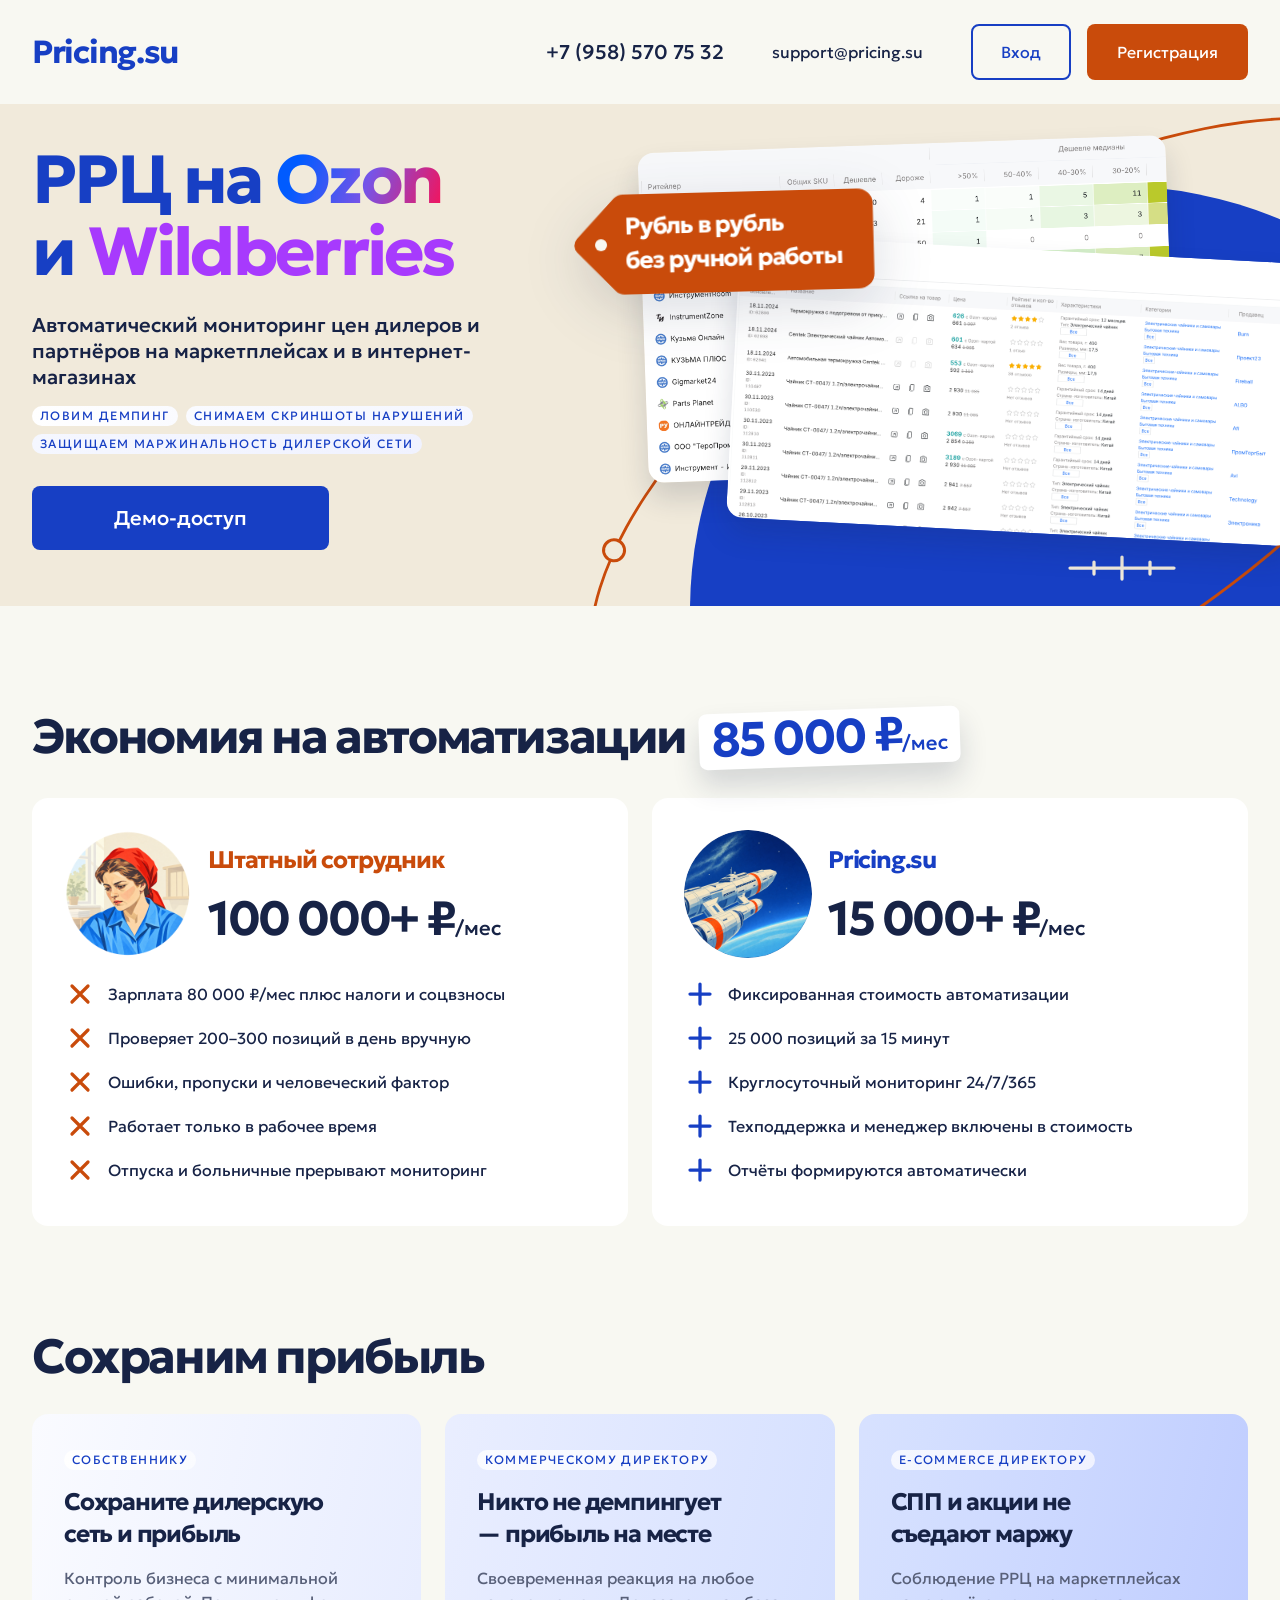
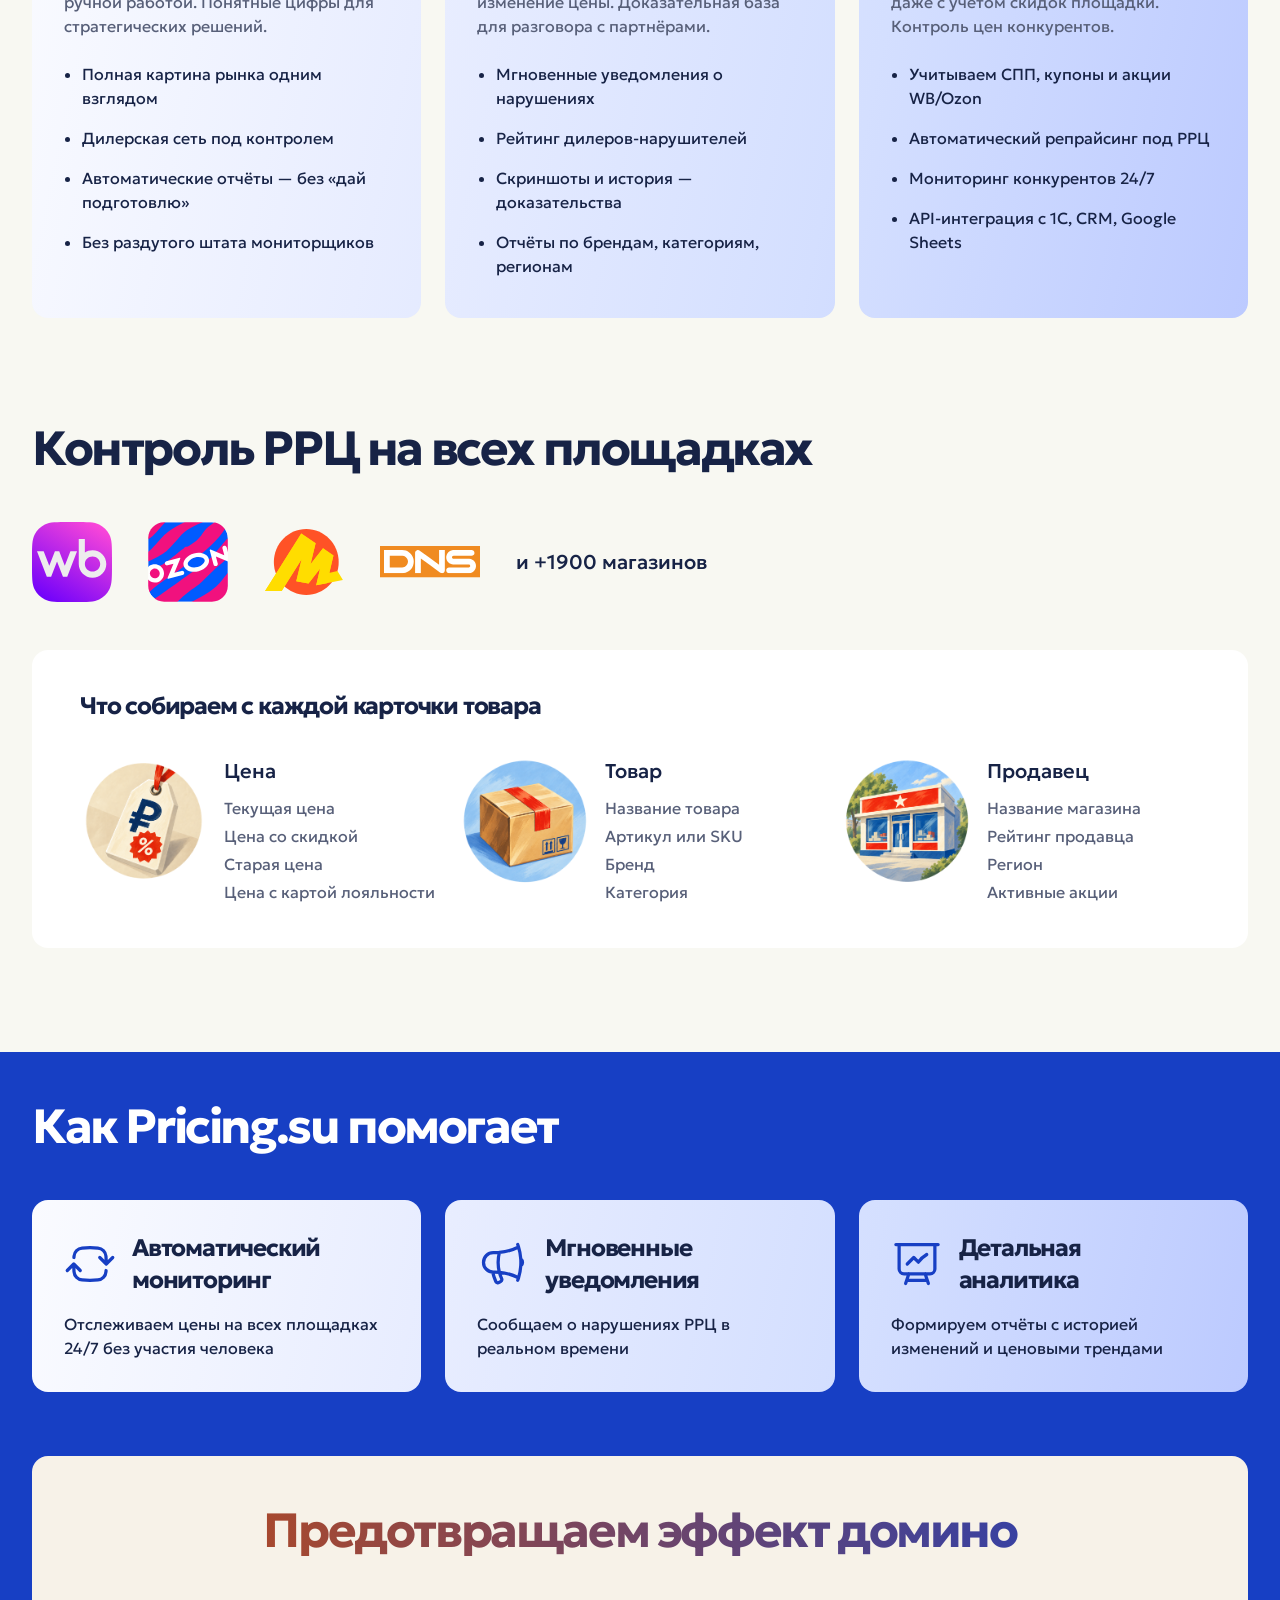
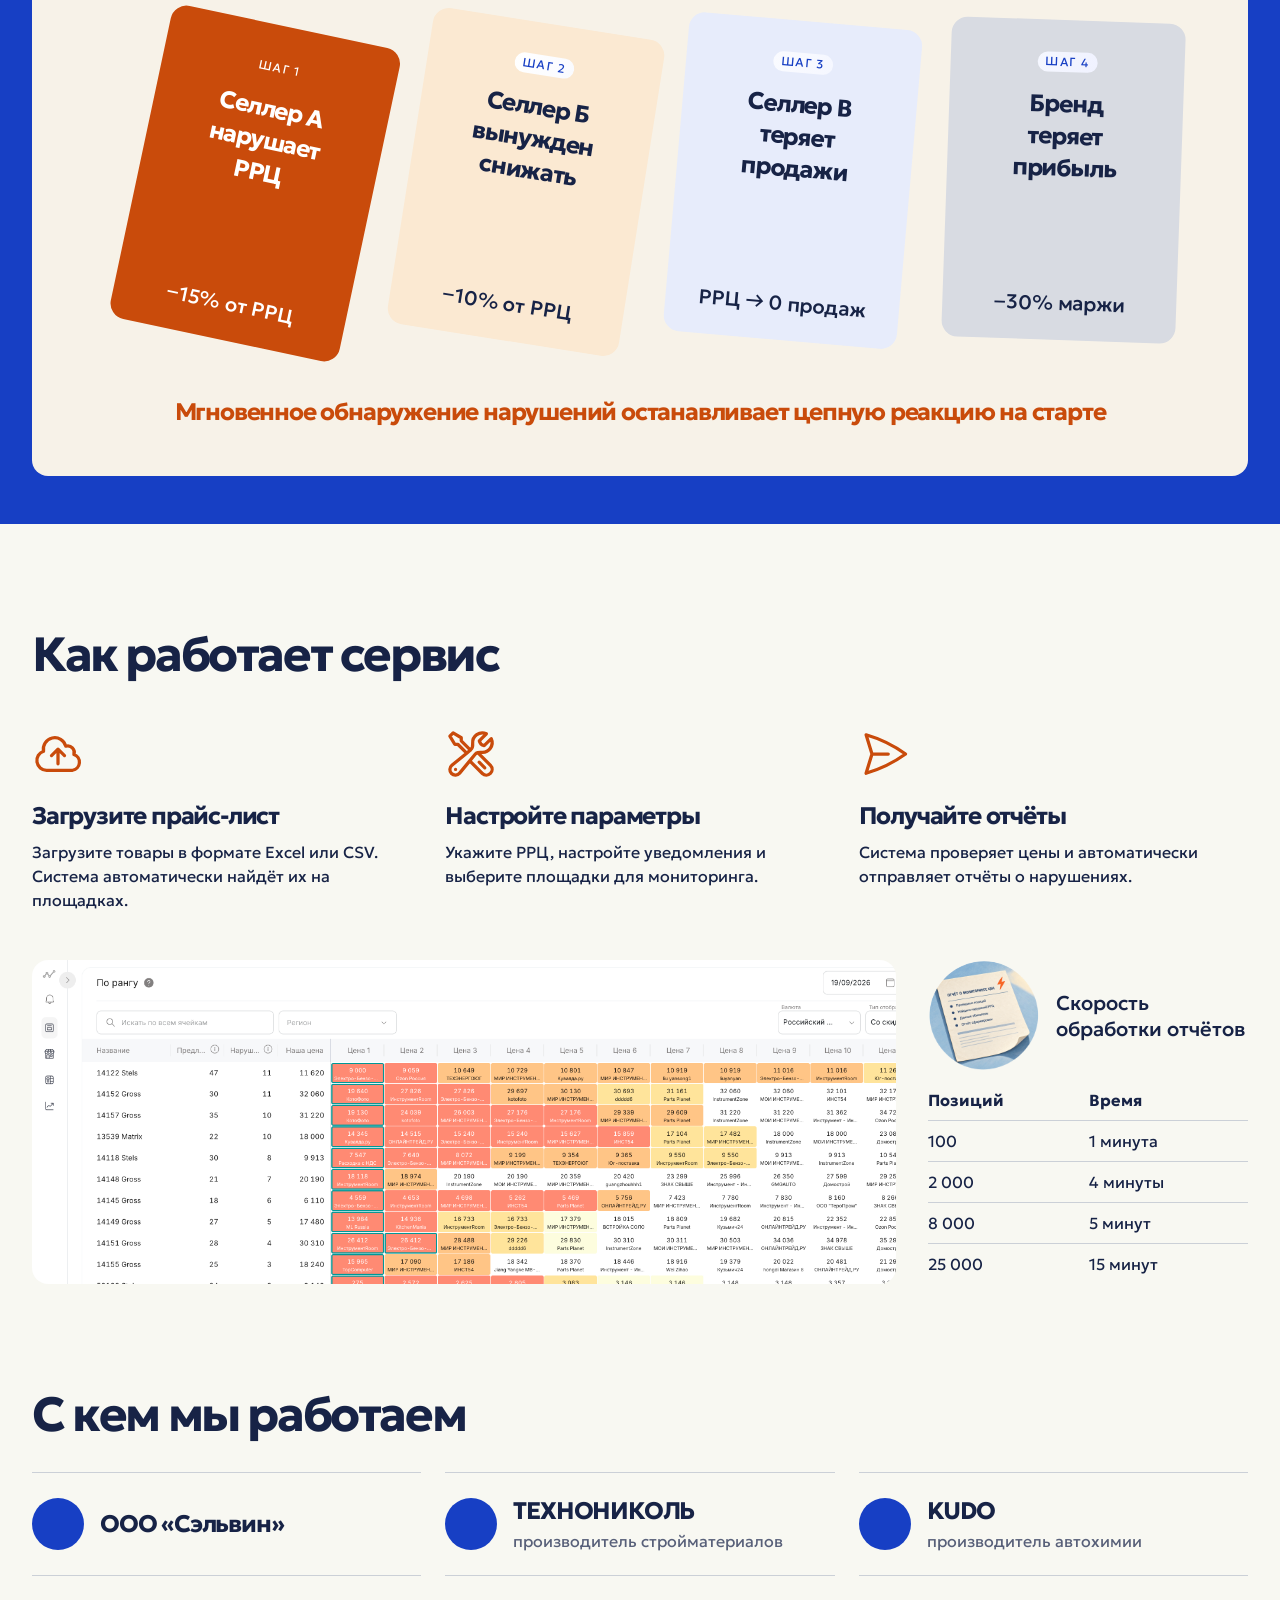
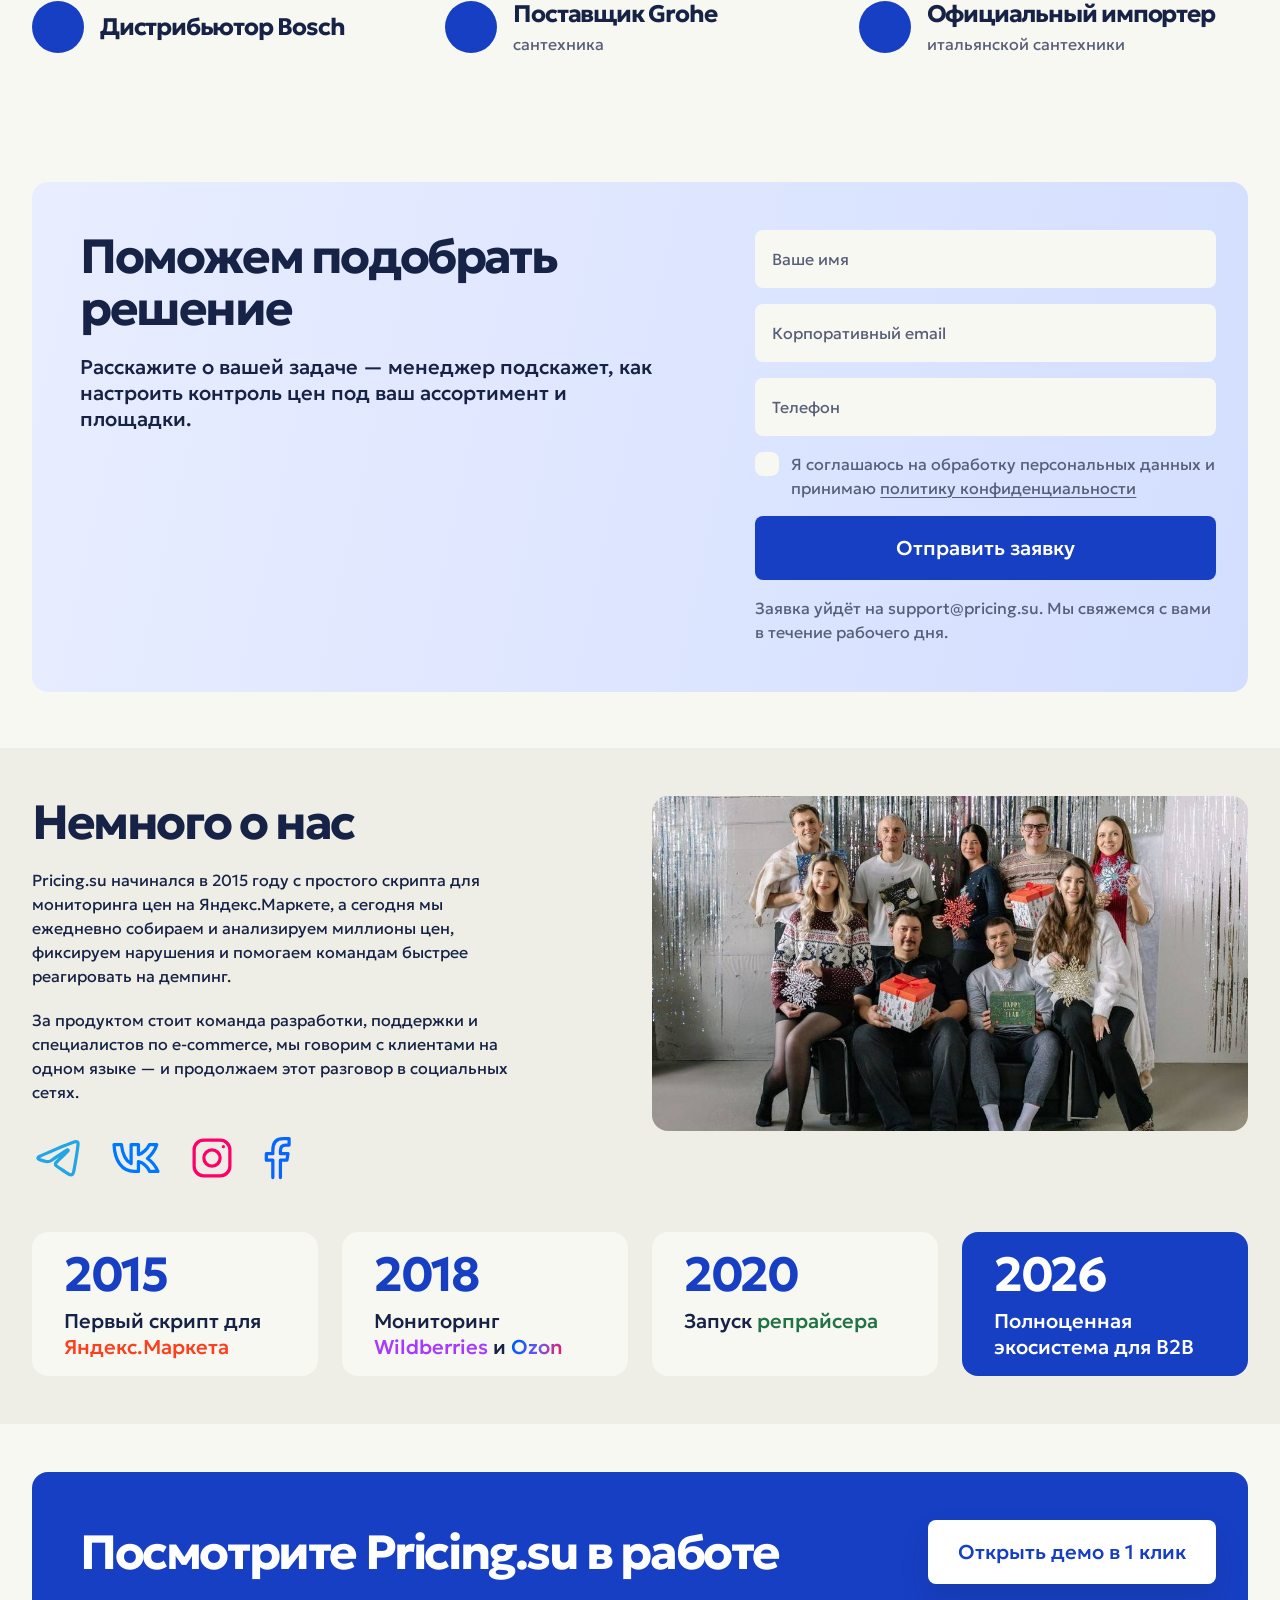
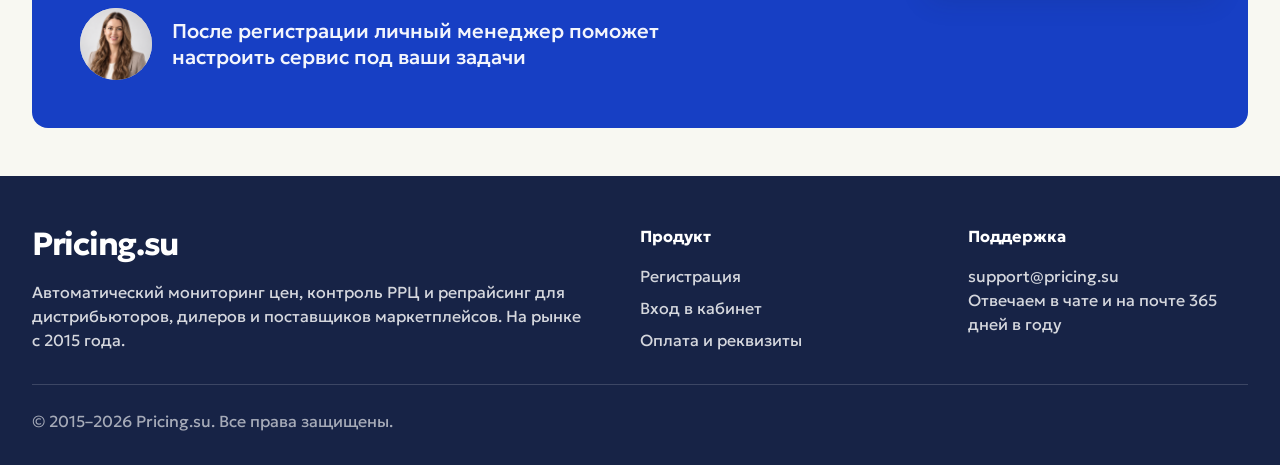
==== index2.html @ 25c9d6ba "Design preview Co-authored-by: Cursor <cursoragent@cursor.com>" ====
<!DOCTYPE html>
<html lang="ru">
<head>
<meta charset="UTF-8">
<meta name="viewport" content="width=device-width, initial-scale=1.0">
<title>Pricing.su — Автоматический контроль РРЦ и цен дилеров на маркетплейсах и в интернет-магазинах</title>
<link rel="icon" type="image/png" href="[data-uri]">
<link rel="apple-touch-icon" href="[data-uri]">
<meta name="description" content="Pricing.su — сервис автоматического контроля РРЦ, мониторинга цен дилеров и репрайсинга на Wildberries, Ozon, Яндекс.Маркете. Защитите маржинальность и дилерскую сеть.">

<!-- Google Tag Manager -->
<script>(function(w,d,s,l,i){w[l]=w[l]||[];w[l].push({'gtm.start':
new Date().getTime(),event:'gtm.js'});var f=d.getElementsByTagName(s)[0],
j=d.createElement(s),dl=l!='dataLayer'?'&l='+l:'';j.async=true;j.src=
'https://www.googletagmanager.com/gtm.js?id='+i+dl;f.parentNode.insertBefore(j,f);
})(window,document,'script','dataLayer','GTM-WTW6Z5Q');</script>
<!-- End Google Tag Manager -->

<!-- Яндекс.Метрика -->
<script>(function(m,e,t,r,i,k,a){m[i]=m[i]||function(){(m[i].a=m[i].a||[]).push(arguments)};
m[i].l=1*new Date();
for (var j = 0; j < document.scripts.length; j++) {if (document.scripts[j].src === r) { return; }}
k=e.createElement(t),a=e.getElementsByTagName(t)[0],k.async=1,k.src=r,a.parentNode.insertBefore(k,a)})
(window, document, "script", "https://mc.yandex.ru/metrika/tag.js", "ym");
ym(43641244, "init", {"clickmap":true,"trackLinks":true,"accurateTrackBounce":true,"webvisor":false});</script>
<noscript><div></div></noscript>
<!-- /Яндекс.Метрика -->

<!-- Google Analytics -->
<script async src="https://www.googletagmanager.com/gtag/js?id=G-S25JDJGG8D"></script>
<script>
window.dataLayer = window.dataLayer || [];
function gtag(){dataLayer.push(arguments);}
gtag('js', new Date());
gtag('config', 'G-S25JDJGG8D');
</script>
<!-- /Google Analytics -->
<link rel="preconnect" href="https://fonts.googleapis.com">
<link rel="preconnect" href="https://fonts.gstatic.com" crossorigin>
<link href="https://fonts.googleapis.com/css2?family=Geologica:wght@400;500;700&display=swap" rel="stylesheet">
<style>
:root {
  --surface-page: #fff;
  --surface-section: #f6f6f6;
  --surface-primary: #fc7630;
  --surface-primary-hover: #ff8436;
  --surface-secondary: #f6f6f6;
  --text-primary: #222;
  --text-secondary: #858585;
  --surface-accent: #661429;
  --focus-color: #0462cd;
  --text-inverse: #fff;
  --border-default: #d9d9d9;
  --border-field: #b2b2b2;
  --border-subtle: rgba(0, 0, 0, .08);
  --font-family: "Geologica", -apple-system, BlinkMacSystemFont, Arial, sans-serif;
  --display-size: 56px;
  --heading-size: 40px;
  --title-size: 24px;
  --body-size: 16px;
  --body-leading: 24px;
  --subtitle-size: 20px;
  --subtitle-leading: 26px;
  --display-leading: 64px;
  --heading-leading: 48px;
  --title-leading: 32px;
  --space-1: 8px;
  --space-2: 16px;
  --space-3: 24px;
  --space-4: 32px;
  --space-5: 48px;
  --space-6: 64px;
  --space-8: 120px;
  --radius-control: 100px;
  --radius-panel: 24px;
  --radius-section: 32px;
  --radius-field: 4px;
  --section-gap: 96px;
  --heading-gap: 16px;
  --content-gap: 32px;
  --card-padding: 32px;
  --grid-gap: 32px;
  --page-gutter: 32px;
  --content-width: 1080px;
  --hero-top: 64px;
  --hero-bottom: 64px;
  --button-py: 8px;
  --button-px: 24px;
  --type-display: 700 var(--display-size)/var(--display-leading) var(--font-family);
  --type-heading: 700 var(--heading-size)/var(--heading-leading) var(--font-family);
  --type-title: 700 var(--title-size)/var(--title-leading) var(--font-family);
  --type-body: 400 var(--body-size)/var(--body-leading) var(--font-family);
  --type-body-strong: 700 var(--body-size)/var(--body-leading) var(--font-family);
  --type-subtitle: 500 var(--subtitle-size)/var(--subtitle-leading) var(--font-family);
  --text-action: var(--surface-primary);
}
* { box-sizing: border-box; margin: 0; padding: 0; }
html { scroll-behavior: smooth; scroll-padding-top: var(--space-8); }
body {
  font-style: normal;
  font-stretch: normal; letter-spacing: normal; text-transform: none; color: var(--text-primary); background: var(--surface-page);
  -webkit-font-smoothing: antialiased;
}
button, input, select, textarea { color: inherit; }
a { color: inherit; text-decoration: none; }
:focus-visible { outline: 2px solid var(--focus-color); outline-offset: 4px; }
.container { width: calc(100% - 2 * var(--page-gutter)); max-width: var(--content-width); margin: 0 auto; }
.container :where(div, p, h1, h2, h3, h4, a, li) { min-width: 0; overflow-wrap: anywhere; }
section { margin-bottom: var(--section-gap); }
.section-title { text-align: left; max-width: 26ch; margin-bottom: var(--content-gap); }
.section-title:has(+ .section-subtitle), .cta-final h2 { margin-bottom: var(--heading-gap); }
.hero h1, .section-title, .cta-final h2, .pain-card h3, .aud-card h3, .feat-card h3, .term-card h4, .cons-item h4, .how-step h4, .clients-title, .client-card, details summary { text-wrap: balance; overflow-wrap: break-word; }
.section-subtitle { color: var(--text-primary); text-align: left; max-width: 64ch; margin: 0 0 var(--content-gap); }
.text-muted { color: var(--text-primary); }

/* Typography: one definition per role, independent of semantic color and section layout. */
body, button, input, select, textarea { font: var(--type-body); letter-spacing: normal; }
h1, h2, h3, h4, h5, h6 { font: inherit; }
.hero h1 { font: var(--type-display); }
.section-title, .cta-final h2, .metric-num, .calc-total .price, .tl-year, .how-num, .term-card h4 .term-code { font: var(--type-heading); }
.pain-card h3, .aud-card h3, .feat-card h3, .term-card h4,
.cons-item h4, .how-step h4, .clients-title, .foot-brand,
details summary, .gallery-caption, .platform-data-panel > h3, .hero-ticket .price-label,
.calc-row .val { font: var(--type-title); }
.hero .sub { font: var(--type-subtitle); letter-spacing: normal; }
.section-subtitle { font: var(--type-subtitle); letter-spacing: normal; }
b, strong, .foot-col h4, .compare-table th, .calc-row label { font: var(--type-body-strong); letter-spacing: normal; }
small, .hero-badge, .hero-trust,
.calc-note, .gallery-overlay, .form-note, .foot-bottom { font: var(--type-body); color: var(--text-secondary); letter-spacing: normal; }
.form-note b { font: inherit; }
.btn { font: var(--type-body); letter-spacing: normal; }
.cons-num, .modal-close, .modal-nav { font: var(--type-body); }
.calc-total .price small { font: var(--type-body); }
.form-wrap input::placeholder { font: inherit; }

/* Header and shared controls */
header { position: sticky; top: 0; z-index: 100; background: var(--surface-page); transition: box-shadow .18s ease; }
header.is-scrolled { box-shadow: 0 8px 28px rgb(23 35 70 / 8%); }
.header-inner { display: flex; align-items: center; justify-content: space-between; padding-top: var(--space-2); padding-bottom: var(--space-2); gap: var(--space-2); }
.logo { display: flex; align-items: center; }
.header-contacts { display: flex; align-items: center; gap: var(--space-5); flex-wrap: wrap; }
.header-contacts .email { color: var(--text-primary); }
.header-contacts .phone { font: var(--type-subtitle); letter-spacing: normal; color: var(--text-primary); }
.header-actions { display: flex; align-items: center; gap: var(--space-2); }
.btn { display: inline-flex; align-items: center; justify-content: center; gap: 6px; padding: var(--button-py) var(--button-px); border: 2px solid transparent; border-radius: var(--radius-control); text-align: center; cursor: pointer; transition: background-color .15s; }
.btn-primary, .btn-cta, .btn-white { background: var(--surface-primary); color: var(--text-inverse); }
.btn-outline { background: transparent; border-color: var(--surface-primary); color: var(--text-action); }
.btn-primary:hover, .btn-cta:hover, .btn-white:hover { background: var(--surface-primary-hover); }
.btn:active { background: var(--surface-primary); }
.header-contacts .btn-primary { background: transparent; color: var(--text-action); border-color: var(--surface-primary); }
.header-contacts .btn-outline { background: transparent; border-color: transparent; color: var(--text-primary); }
.header-contacts .btn:hover { background: var(--surface-section); }
.cta-actions .btn-outline:hover { background: var(--surface-primary); }

/* Images retain their sources and accessible names; their rendered content is a square placeholder. */
.image-placeholder {
  content: url("data:image/svg+xml,%3Csvg xmlns='http://www.w3.org/2000/svg' width='1' height='1'/%3E");
  display: block; width: 100%; max-width: 100%; height: auto; aspect-ratio: 1;
  background: var(--surface-section); border: 1px solid var(--border-default); border-radius: 0;
}
.logo img { width: 48px; }

/* Hero and metrics */
.hero { padding-top: var(--hero-top); margin-bottom: var(--hero-bottom); }
.hero-grid { display: grid; grid-template-columns: 1.4fr 1fr; gap: var(--grid-gap); align-items: center; }
.hero h1 { max-width: 20ch; margin-bottom: var(--heading-gap); }
.hero h1 span { display: inline-block; max-width: 100%; }
.hero .sub { margin-bottom: var(--space-4); }
.hero-badges { display: flex; flex-wrap: wrap; gap: var(--space-1); margin-bottom: var(--space-4); }
.hero-badge { padding: var(--space-1) var(--space-2); border-radius: var(--radius-control); background: var(--surface-secondary); }
.hero-cta, .cta-actions { display: flex; gap: var(--space-2); flex-wrap: wrap; align-items: center; }
.hero-trust { margin-top: var(--space-3); }
.metrics { margin-bottom: var(--section-gap); }
.metrics-grid { display: grid; grid-template-columns: repeat(4, minmax(0, 1fr)); gap: var(--space-4); text-align: left; }
.metric-lbl { color: var(--text-primary); margin-top: var(--space-1); }

/* Cards and steps */
.pain-grid { display: grid; grid-template-columns: repeat(2, minmax(0, 1fr)); gap: var(--grid-gap); }
.audience-grid, .feat-grid, .clients-grid { display: grid; grid-template-columns: repeat(3, minmax(0, 1fr)); gap: var(--grid-gap); }
.pain-card, .aud-card, .feat-card { border-radius: var(--radius-panel); padding: var(--card-padding); background: var(--surface-section); }
.pain-card h3, .aud-card h3, .feat-card h3, .term-card h4 { margin-bottom: var(--space-2); }
.pain-card p, .pain-card .now, .aud-card li, .feat-card p, .cons-item p, .how-step p, .term-card p { color: var(--text-primary); }
.pain-card .now { margin-top: var(--space-2); padding-top: var(--space-2); }
.pain-card .now strong { display: block; margin-bottom: var(--space-1); color: var(--text-primary); }
.aud-card ul { list-style: none; margin-top: var(--space-2); }
.aud-card li { position: relative; padding: var(--space-1) 0 var(--space-1) 32px; }
.aud-card li::before {
  content: "";
  position: absolute;
  top: 12px;
  left: 0;
  width: 20px;
  height: 20px;
  background: var(--surface-accent);
  -webkit-mask: url("data:image/svg+xml,%3Csvg xmlns='http://www.w3.org/2000/svg' fill='none' viewBox='0 0 24 24' stroke='black' stroke-width='4'%3E%3Cpath stroke-linecap='round' stroke-linejoin='round' d='m4.5 12.75 6 6 9-13.5'/%3E%3C/svg%3E") center / contain no-repeat;
  mask: url("data:image/svg+xml,%3Csvg xmlns='http://www.w3.org/2000/svg' fill='none' viewBox='0 0 24 24' stroke='black' stroke-width='4'%3E%3Cpath stroke-linecap='round' stroke-linejoin='round' d='m4.5 12.75 6 6 9-13.5'/%3E%3C/svg%3E") center / contain no-repeat;
}

.cons-wrap, .terms-grid, .about-grid { display: grid; grid-template-columns: repeat(2, minmax(0, 1fr)); gap: var(--space-5); align-items: center; }
.cons-list, .terms-cards { display: flex; flex-direction: column; gap: var(--space-2); }
.cons-item { display: flex; align-items: flex-start; gap: var(--space-3); padding: var(--space-2) 0; }
.cons-num, .how-num { display: flex; align-items: center; justify-content: center; flex-shrink: 0; width: 48px; height: 48px; border-radius: var(--radius-control); background: var(--surface-secondary); color: var(--text-primary); }
.cons-item h4, .how-step h4 { margin-bottom: var(--space-1); }
.how-grid { display: grid; grid-template-columns: repeat(3, minmax(0, 1fr)); gap: var(--grid-gap); }
.how-step { padding: 0; text-align: left; }
.how-num { margin: 0 0 var(--space-3); background: var(--surface-primary); color: var(--text-inverse); }
.term-card { padding: var(--card-padding); border-radius: var(--radius-panel); background: var(--surface-section); }

.term-card:first-child { background: var(--surface-primary); color: var(--text-inverse); }
.term-card:first-child p { color: inherit; }

/* Clients */
.clients-grid { margin: 0; }
.client-card { padding: var(--card-padding); border-radius: var(--radius-panel); background: var(--surface-section); text-align: left; }

/* Calculator and comparison */
.calc-wrap { margin: 0; padding: var(--card-padding); border-radius: var(--radius-panel); background: var(--surface-section); }
.calc-row { display: grid; grid-template-columns: minmax(0, 1fr) minmax(120px, 1fr) minmax(180px, .6fr); align-items: center; padding: var(--space-2) 0; border-bottom: 1px solid var(--border-default); gap: var(--space-3); }
.calc-row input[type=range] { appearance: none; width: 100%; min-width: 0; height: 48px; background: transparent; cursor: pointer; }
.calc-row input[type=range]::-webkit-slider-runnable-track { height: 2px; background: var(--border-default); }
.calc-row input[type=range]::-webkit-slider-thumb { appearance: none; width: 24px; height: 24px; transform: translateY(-11px); border: 0; border-radius: var(--radius-control); background: var(--surface-primary); }
.calc-row input[type=range]::-moz-range-track { height: 2px; background: var(--border-default); }
.calc-row input[type=range]::-moz-range-thumb { width: 24px; height: 24px; border: 0; border-radius: var(--radius-control); background: var(--surface-primary); }
.calc-row input[type=range]:hover::-webkit-slider-thumb { outline: 2px solid var(--text-primary); }
.calc-row input[type=range]:hover::-moz-range-thumb { outline: 2px solid var(--text-primary); }
.calc-row .val { text-align: right; }
.calc-total { display: flex; justify-content: space-between; align-items: center; flex-wrap: wrap; gap: var(--space-3); margin-top: var(--space-3); padding: var(--space-3); border-radius: var(--radius-panel); background: var(--surface-page); }
.calc-total .lbl, .calc-total .price small { color: var(--text-primary); }
.calc-note { margin-top: var(--space-3); }
.compare-table { overflow-x: auto; }
.compare-table table { width: 100%; min-width: 640px; border-collapse: collapse; }
.compare-table th, .compare-table td { padding: var(--space-2) var(--space-3); text-align: left; border-bottom: 1px solid var(--border-default); }
.compare-table th { background: var(--surface-section); }
.compare-table .no { color: var(--text-primary); }
.compare-table .yes { background: var(--surface-section); }

/* About and FAQ */
.about-text p { margin-bottom: var(--space-3); }
.about-text p strong { color: var(--text-primary); }
.timeline { margin-top: var(--space-4); display: flex; gap: var(--space-3); flex-wrap: wrap; }
.tl-item { flex: 1; min-width: 120px; }
.faq-section > .container { display: grid; grid-template-columns: 1fr 2fr; column-gap: var(--grid-gap); align-items: start; }
.faq-list { min-width: 0; }
details { border-bottom: 1px solid var(--border-subtle); }
details summary { padding: var(--space-3) 0; cursor: pointer; list-style: none; display: flex; justify-content: flex-start; align-items: baseline; gap: var(--space-2); }
details summary::-webkit-details-marker { display: none; }
details summary:hover { background: var(--surface-section); }
details .answer { padding: 0 0 var(--space-3); color: var(--text-primary); }

/* Gallery and its existing modal controls */
.gallery-grid { display: grid; grid-template-columns: repeat(3, minmax(0, 1fr)); gap: var(--grid-gap); }
.gallery-item { position: relative; cursor: pointer; background: var(--surface-section); padding: var(--space-3); border-radius: var(--radius-panel); }
.gallery-caption { padding-top: var(--space-2); display: flex; align-items: center; justify-content: space-between; gap: var(--space-1); }
.gallery-overlay { display: inline-block; margin-top: var(--space-2); padding: var(--space-1) var(--space-2); border-radius: var(--radius-control); background: var(--surface-secondary); }
.modal { position: fixed; inset: 0; z-index: 9999; display: none; align-items: center; justify-content: center; padding: var(--space-3); background: var(--surface-page); }
.modal.open { display: flex; }
.modal-inner { position: relative; width: min(100%, 1100px); max-height: 100%; display: flex; flex-direction: column; align-items: center; padding-top: var(--space-6); }
.modal-img { width: min(100%, max(0px, calc(100dvh - 240px))); flex-shrink: 0; }
.modal-caption { text-align: center; margin-top: var(--space-2); }
.modal-close, .modal-nav { position: absolute; display: flex; align-items: center; justify-content: center; border: 0; border-radius: var(--radius-control); min-width: 48px; min-height: 48px; padding: var(--space-1) var(--space-2); background: var(--surface-secondary); color: var(--text-primary); cursor: pointer; }
.modal-close:hover, .modal-nav:hover { background: var(--surface-primary); color: var(--text-inverse); }
.modal-close { top: 0; right: 0; }
.modal-nav { top: 50%; transform: translateY(-50%); }
.modal-prev { left: 0; }
.modal-next { right: 0; }

/* Conversion form and footer */
.cta-final { display: grid; grid-template-columns: 1fr 1fr; grid-template-rows: auto auto 1fr; column-gap: var(--grid-gap); align-items: start; background: var(--surface-accent); color: var(--text-inverse); border-radius: var(--radius-section); padding: var(--card-padding); }
.cta-final > p { color: var(--text-inverse); margin: 0 0 var(--space-4); }
.cta-actions { justify-content: flex-start; }
.cta-actions .btn-outline { border-color: var(--text-inverse); color: var(--text-inverse); }
.form-wrap { grid-column: 2; grid-row: 1 / 4; width: 100%; color: var(--text-primary); padding: var(--card-padding); border-radius: var(--radius-panel); background: var(--surface-page); }
.form-wrap input { display: block; width: 100%; padding: 12px; border: 1px solid var(--border-field); border-radius: var(--radius-field); background: var(--surface-page); margin-bottom: var(--space-2); }
.form-wrap input:focus { border-color: var(--focus-color); outline: 2px solid var(--focus-color); outline-offset: -2px; }
.form-wrap input::placeholder { color: var(--text-secondary); opacity: 1; }
.form-wrap .btn { width: 100%; }
.form-note { margin-top: var(--space-2); }
footer { padding: var(--space-5) 0 var(--space-3); border-top: 1px solid var(--border-subtle); }
.foot-grid { display: grid; grid-template-columns: 2fr 1fr 1fr 1fr; gap: var(--space-4); margin-bottom: var(--space-4); }
.foot-col h4 { margin-bottom: var(--space-2); }
.foot-col a, .foot-col p { color: var(--text-primary); display: block; }
.foot-col a + a { margin-top: var(--space-1); }
.foot-brand { margin-bottom: var(--space-2); }
.foot-bottom { padding-top: var(--space-3); }

/* Poster / price-label visual layer. Desktop composition: 1440px. */
:root {
  --surface-page: #f8f8f2;
  --surface-section: #eeeee6;
  --surface-secondary: #e4eaff;
  --aud-tone-a: #fafbff;
  --aud-tone-b: #e8edff;
  --aud-tone-c: #d4dfff;
  --aud-tone-d: #bccaff;
  --badge-tone-a: #fff;
  --badge-tone-b: #fafbff;
  --badge-tone-c: #f5f7ff;
  --badge-tone-d: #f0f2ff;
  --badge-tone-orange-a: #fff;
  --badge-tone-orange-b: #fffaf7;
  --surface-primary: #c94b0b;
  --surface-primary-hover: #b33e06;
  --surface-accent: #173fc4;
  --text-primary: #172346;
  --text-secondary: #586079;
  --text-inverse: #fff;
  --text-action: #172346;
  --focus-color: #173fc4;
  --border-default: #cbd0d7;
  --border-field: #929bad;
  --border-subtle: #dce0e7;
  --content-width: 1248px;
  --radius-control: 8px;
  --radius-field: 8px;
  --radius-panel: 16px;
  --radius-section: 16px;
  --display-size: 72px;
  --display-leading: 76px;
  --heading-size: 48px;
  --heading-leading: 52px;
  --stat-size: 96px;
  --stat-leading: 100px;
  --brand-size: 32px;
  --brand-leading: 40px;
  --tracking-display: -.04em;
  --tracking-accent: -.05em;
  --tracking-brand: -.04em;
  --surface-hero-paper: #f1eadb;
  --badge-size: 12px;
  --badge-leading: 16px;
  --tracking-badge: .12em;
  --radius-badge: 999px;
  --type-badge: 400 var(--badge-size)/var(--badge-leading) var(--font-family);
  --shadow-label: 0 16px 28px rgb(23 35 70 / 16%);
  --type-display: 700 var(--display-size)/var(--display-leading) var(--font-family);
  --type-heading: 700 var(--heading-size)/var(--heading-leading) var(--font-family);
  --type-stat: 700 var(--stat-size)/var(--stat-leading) var(--font-family);
  --type-title: 700 var(--title-size)/var(--title-leading) var(--font-family);
  --subtitle-size: 20px;
  --subtitle-leading: 26px;
  --type-subtitle: 500 var(--subtitle-size)/var(--subtitle-leading) var(--font-family);
  --type-brand: 700 var(--brand-size)/var(--brand-leading) var(--font-family);
  --block-pad-top: 104px;
  --block-pad-bottom: 56px;
  --block-gap: var(--block-pad-top);
  --panel-padding-y: 48px;
}
::selection { background: var(--surface-primary); color: var(--text-inverse); }
html { scrollbar-color: var(--surface-accent) var(--surface-page); }
body { background: var(--surface-page); }
input { caret-color: var(--surface-accent); }
header { position: sticky; top: 0; z-index: 100; background: var(--surface-page); transition: box-shadow .18s ease; }
header.is-scrolled { box-shadow: 0 8px 28px rgb(23 35 70 / 8%); }
.header-inner { display: flex; justify-content: space-between; gap: 20px; padding: 24px 0; }
.logo { font: var(--type-brand); letter-spacing: var(--tracking-brand); color: var(--surface-accent); }
.header-contacts { gap: var(--space-5); flex-wrap: nowrap; }
.btn { min-height: 56px; padding: 12px 28px; border-radius: var(--radius-control); font-weight: 400; transition: background-color .18s, color .18s; }
.btn-primary, .btn-cta, .btn-white { color: var(--text-inverse); background: var(--surface-primary); }
.header-contacts .btn-primary { background: var(--surface-primary); color: var(--text-inverse); border-color: transparent; }
.header-contacts .btn-primary:hover { background: var(--surface-primary-hover); }
.btn-outline { color: var(--surface-accent); border-color: currentColor; }
section { padding: var(--block-pad-top) 0 var(--block-pad-bottom); margin: 0; }
.hero + section { padding-top: var(--block-pad-top); }
.consequences + section,
.calc-bg + section { padding-top: var(--block-pad-top); }
#lead + .about-bg { padding-top: var(--panel-padding-y); }
#lead + .about-bg { padding-bottom: var(--panel-padding-y); }
/* Same surface: one gap between blocks, padding at junctions collapses. */
#economy + #audience,
#audience + #platforms,
#how + #industries,
#industries + #lead {
  margin-top: var(--block-gap);
  padding-top: 0;
}
#economy:has(+ #audience),
#audience:has(+ #platforms),
#how:has(+ #industries),
#industries:has(+ #lead) { padding-bottom: 0; }
.section-title { max-width: none; letter-spacing: var(--tracking-accent); }
.section-subtitle { max-width: 60ch; color: var(--text-primary); margin-bottom: 48px; }
.hero {
  padding: 40px 0 56px;
  margin: 0;
  background: linear-gradient(135deg, #f1eadb 0, #f1eadb 69%, #c94b0b 69%, #c94b0b 69.6%, #f1eadb 69.6%, #f1eadb 78%, #173fc4 78%, #173fc4 100%);
}
.hero-grid { display: block; }
.hero-grid > div:first-child { display: grid; grid-template-columns: 1fr 0.92fr; gap: 0 64px; align-items: start; }
.hero-copy { grid-column: 1; display: flex; flex-direction: column; align-items: flex-start; }
.hero h1 { max-width: 9ch; margin-bottom: 0; font: 700 68px/72px var(--font-family); color: var(--surface-accent); letter-spacing: var(--tracking-display); text-wrap: balance; }
.hero h1 .hero-line { display: block; max-width: none; white-space: normal; }
.brand-ozon { color: #005bff; background: linear-gradient(110deg, #005bff 15%, #7654e8 55%, #f91155 100%); background-clip: text; -webkit-background-clip: text; -webkit-text-fill-color: transparent; }
.brand-wildberries { color: #a73afd; }
.brand-yandex { color: #fc3f1d; }
.brand-excel { color: #217346; }
/* One orange price label, set in the same typeface as the headline. */
.hero-media { position: relative; grid-column: 2; min-height: clamp(220px, 28vw, 340px); max-width: 92%; margin-left: auto; }
.hero-ticket { position: absolute; z-index: 3; top: 48px; left: -32px; width: max-content; transform: rotate(-1.5deg); filter: drop-shadow(var(--shadow-label)); }
.hero-ticket-paper {
  position: relative;
  display: flex;
  flex-direction: column;
  align-items: flex-start;
  justify-content: center;
  gap: 0;
  min-height: 0;
  padding: 16px 32px 18px 52px;
  color: var(--text-inverse);
  background: var(--surface-primary);
  clip-path: url(#hero-ticket-outline);
}
.hero-ticket-paper::before { content: ""; position: absolute; left: 22px; top: 50%; width: 12px; height: 12px; transform: translateY(-50%); border-radius: 50%; background: var(--surface-page); }
.hero-ticket .price-label { margin: 0; letter-spacing: var(--tracking-accent); white-space: nowrap; }
.hero-ticket .price-label span { display: block; font: inherit; letter-spacing: inherit; margin-top: 2px; }
.hero .sub { max-width: 42ch; margin: 24px 0 0; font: var(--type-subtitle); letter-spacing: normal; }
.hero-badges {
  display: flex;
  flex-wrap: wrap;
  gap: 8px;
  max-width: 50ch;
  margin: 16px 0 0;
}
.hero-badge { padding: 0; border-radius: 0; background: none; color: var(--text-secondary); }
.hero-cta { margin: 32px 0 0; }
.hero-cta .btn { min-width: 240px; background: var(--surface-accent); color: #fff; }
.hero-cta .btn:hover { background: var(--text-primary); }
.hero-screenshot-placeholder { display: block; min-width: 0; max-width: 100%; object-fit: cover; border-radius: var(--radius-panel); box-shadow: var(--shadow-label); }
.hero-screenshot-primary { position: relative; z-index: 0; width: 82%; margin-left: 6%; aspect-ratio: 16 / 10; object-position: 10% center; transform: rotate(-2deg); }
.hero-screenshot-secondary { position: absolute; z-index: 1; right: -8%; bottom: -14%; width: 88%; aspect-ratio: 16 / 8; object-position: 18% 0%; transform: rotate(3deg); }
.hero-trust { grid-column: 1 / -1; margin-top: 32px; color: var(--text-secondary); }
@media (min-width: 1440px) {
  :root { --block-pad-bottom: 88px; --display-size: 80px; --display-leading: 84px; }
  .hero {
    padding: 48px 0 88px;
    background: linear-gradient(135deg, #f1eadb 0, #f1eadb 65%, #c94b0b 65%, #c94b0b 66.2%, #f1eadb 66.2%, #f1eadb 72%, #173fc4 72%, #173fc4 100%);
  }
  .hero-grid > div:first-child { gap: 0 88px; align-items: center; }
  .hero h1 { max-width: none; font: 700 72px/76px var(--font-family); }
  .hero .sub { max-width: 46ch; margin-top: 32px; }
  .hero-badges { max-width: 50ch; margin-top: 16px; }
  .hero-cta { margin-top: 40px; }
  .hero-cta .btn { min-width: 280px; padding: 14px 36px; }
  .hero-screenshot-primary { transform: rotate(-2deg); }
}
@media (min-width: 1200px) {
  .hero-grid > div:first-child {
    grid-template-columns: repeat(12, minmax(0, 1fr));
    column-gap: 24px;
    gap: 24px;
    align-items: start;
  }
  .hero-copy { grid-column: 1 / span 5; }
  .hero-media { grid-column: 6 / span 7; }

  #lead .lead-panel {
    --lead-col-gap: 24px;
    grid-template-columns: repeat(12, minmax(0, 1fr));
    column-gap: var(--lead-col-gap);
    gap: var(--lead-col-gap);
    padding: var(--panel-padding-y) 0;
  }
  #lead .lead-copy { grid-column: 1 / span 7; padding-left: var(--panel-padding-y); }
  #lead .lead-form { grid-column: 8 / span 5; padding-right: var(--card-padding); }

  #about .about-grid {
    --about-col-gap: 24px;
    grid-template-columns: repeat(12, minmax(0, 1fr));
    column-gap: var(--about-col-gap);
    row-gap: 48px;
    align-items: start;
  }
  #about .about-copy { grid-column: 1 / span 6; grid-row: 1; }
  #about .about-photo-placeholder { grid-column: 7 / span 6; grid-row: 1; }
  #about .timeline { grid-column: 1 / -1; grid-row: 2; }

  #demo .manager-card {
    min-width: 0;
    margin: 0;
    padding: 0;
    gap: 20px;
    align-items: center;
  }
  #demo .manager-note { max-width: 36ch; opacity: .95; }
}
@media (min-width: 1200px) and (max-width: 1439px) {
  #demo .demo-final {
    padding: var(--panel-padding-y) var(--card-padding) var(--panel-padding-y) var(--panel-padding-y);
  }
  #demo .demo-head { flex-direction: row; align-items: center; }
  #demo .demo-head h2 { white-space: normal; min-width: 0; flex: 1 1 auto; }
  #demo .demo-head .cta-actions { width: auto; }
  #demo .demo-head .btn { width: auto; min-width: 0; padding: 14px 28px; }
}
.metrics { margin: 0; background: var(--surface-accent); color: #fff; }
.metrics-grid { grid-template-columns: repeat(4, 1fr); align-items: center; gap: 24px; padding: var(--panel-padding-y) var(--card-padding); }
.metrics-grid > div { padding: 0; }
.metric-num { letter-spacing: var(--tracking-accent); white-space: nowrap; }
.metric-lbl { color: var(--text-inverse); margin-top: 8px; }
.pains-bg > .container { display: block; }
.pains-bg .section-title { max-width: none; }
.pain-grid { grid-template-columns: 1fr 1fr; gap: 24px; }
.pain-card { padding: 0 0 24px; border-radius: 0; background: none; border-bottom: 1px solid var(--border-default); }
.pain-card:first-child, .pain-card:nth-child(6) { padding: var(--card-padding); border: 0; border-radius: var(--radius-panel); background: var(--surface-secondary); }
.pain-card p, .pain-card .now { font: var(--type-body); }
.pain-card .now { color: var(--text-secondary); }
.audience-grid { grid-template-columns: repeat(3, minmax(0, 1fr)); gap: 24px; align-items: stretch; }
.aud-card, .aud-card:nth-child(2), .aud-card:nth-child(3) { padding: var(--card-padding); color: var(--text-primary); background: var(--surface-secondary); }
:is(#audience, #consequences) .audience-grid > .aud-card {
  background-image: linear-gradient(102deg, var(--aud-tone-a) 0%, var(--aud-tone-b) 33.33%, var(--aud-tone-c) 66.66%, var(--aud-tone-d) 100%);
  background-size: 300% 100%;
  background-repeat: no-repeat;
}
:is(#audience, #consequences) .audience-grid > .aud-card:nth-child(1) { background-position: 0% 0; }
:is(#audience, #consequences) .audience-grid > .aud-card:nth-child(2) { background-position: 50% 0; }
:is(#audience, #consequences) .audience-grid > .aud-card:nth-child(3) { background-position: 100% 0; }
.aud-card li { font: var(--type-body); }
.aud-card :where(p,li) { color: var(--text-primary); }
.ui-badge {
  display: inline-flex;
  align-items: center;
  align-self: flex-start;
  width: fit-content;
  padding: 2px 8px;
  border: none;
  border-radius: var(--radius-badge);
  color: var(--surface-accent);
  font: var(--type-badge);
  letter-spacing: var(--tracking-badge);
  text-transform: uppercase;
  background-repeat: no-repeat;
}
.ui-badge--tone-orange { color: var(--surface-primary); background-image: linear-gradient(282deg, var(--badge-tone-orange-b) 0%, var(--badge-tone-orange-a) 100%); }
.ui-badge--tone-1 { background-image: linear-gradient(282deg, var(--badge-tone-b) 0%, var(--badge-tone-a) 100%); }
.ui-badge--tone-2 { background-image: linear-gradient(282deg, var(--badge-tone-c) 0%, var(--badge-tone-b) 100%); }
.ui-badge--tone-3 { background-image: linear-gradient(282deg, var(--badge-tone-d) 0%, var(--badge-tone-c) 100%); }
.aud-role:not(.ui-badge) { font: var(--type-body); color: var(--text-secondary); letter-spacing: normal; }
.aud-role { margin-bottom: 16px; }
#audience .aud-card > p.text-muted {
  color: var(--text-secondary);
  margin-bottom: 16px;
}
#audience .aud-card ul { list-style: disc; padding-left: 1.15em; }
#audience .aud-card li { padding: var(--space-1) 0; }
#audience .aud-card li::before { content: none; }
.consequences { padding: var(--panel-padding-y) 0; margin-top: 0; background: var(--surface-accent); color: #fff; }
.consequences > .container { display: block; }
.consequences .section-title { max-width: 16ch; }
.consequences .section-subtitle { color: var(--text-inverse); }
#consequences .audience-grid { margin-top: 48px; }
#how .section-title { max-width: none; }
.how-grid { grid-template-columns: repeat(3, 1fr); gap: 24px; margin-top: 48px; }
#how .how-connector { display: none; }
.how-step { padding: 0; border: 0; }
.how-step + .how-step { padding-left: 0; }
.how-num { width: auto; height: auto; display: block; background: none; color: var(--surface-primary); letter-spacing: var(--tracking-accent); margin: 0 0 20px; }
.how-step p { font: var(--type-body); color: var(--text-primary); }
.features-bg { padding-top: var(--card-padding); padding-bottom: var(--card-padding); background: var(--surface-section); }
.features-bg .section-title { max-width: 20ch; }
.feat-grid { grid-template-columns: repeat(4, 1fr); gap: 24px; }
.feat-card { padding: var(--card-padding); min-height: 240px; background: var(--surface-page); }
.feat-card p { color: var(--text-primary); font: var(--type-body); }
.feat-card:first-child { grid-column: span 2; background: var(--surface-accent); color: #fff; }
.feat-card:nth-child(5) { grid-column: span 2; background: var(--surface-primary); color: var(--text-inverse); }
.feat-card:nth-child(8) { grid-column: span 2; background: var(--surface-secondary); }
.feat-card:first-child h3, .feat-card:nth-child(5) h3 { font: var(--type-heading); max-width: 18ch; }
.feat-card:first-child p { color: var(--text-inverse); }
.feat-card:nth-child(5) p { color: var(--text-inverse); }
.terms .section-title { max-width: none; }
.terms-grid { display: block; }
.terms-cards { display: grid; grid-template-columns: repeat(3, 1fr); gap: 24px; }
.term-card, .term-card:first-child { padding: 0; background: none; color: var(--text-primary); }
.term-card h4 .term-code { display: block; color: var(--surface-accent); letter-spacing: var(--tracking-accent); margin-bottom: 24px; }
.term-card:first-child .term-code { display: table; background: var(--surface-primary); color: var(--text-inverse); padding: 0 16px; border-radius: var(--radius-control); transform: rotate(-2deg); }
.term-card p { color: var(--text-primary); }
.clients-grid { gap: 0 24px; }
.client-card { display: flex; align-items: center; gap: 16px; min-height: 0; padding: 22px 0; border-top: 1px solid var(--border-default); border-radius: 0; background: none; letter-spacing: normal; }
.client-card > span:not(.client-logo-placeholder) { font: var(--type-title); letter-spacing: var(--tracking-accent); }
.client-logo-placeholder { flex: 0 0 52px; width: 52px; height: 52px; border-radius: 50%; background: var(--surface-accent); }
.client-card small { display: block; margin-top: 2px; font: var(--type-body); color: var(--text-secondary); letter-spacing: normal; }
.calc-bg { padding: var(--panel-padding-y) 0; margin-top: 0; background: var(--surface-accent); color: #fff; }
.calc-bg .section-title { max-width: none; }
.calc-bg .section-subtitle { color: var(--text-inverse); }
.calc-wrap { display: grid; grid-template-columns: 1.1fr 1fr; gap: 0 72px; padding: 0; background: none; }
.calc-row { grid-column: 1; grid-template-columns: 1fr auto; padding: 24px 0; border-color: #ffffff50; }
.calc-row label { grid-column: 1 / -1; }
.calc-row input[type=range]::-webkit-slider-runnable-track { height: 4px; background: #ffffff65; }
.calc-row input[type=range]::-moz-range-track { height: 4px; background: #ffffff65; }
.calc-total { grid-column: 2; grid-row: 1 / 3; align-self: center; display: block; margin: 0; padding: var(--card-padding); background: var(--text-inverse); border-radius: var(--radius-control); color: var(--surface-accent); transform: rotate(-2deg); box-shadow: var(--shadow-label); }
.calc-total .price { letter-spacing: var(--tracking-accent); margin: 20px 0 28px; white-space: nowrap; }
.calc-total .lbl, .calc-total .price small { color: var(--text-primary); }
.calc-total .price small { display: block; letter-spacing: normal; }
.calc-total .btn { background: var(--surface-accent); color: #fff; width: 100%; }
.calc-total .btn:hover { background: var(--text-primary); }
.calc-note { grid-column: 1 / -1; max-width: 74ch; color: var(--text-inverse); margin-top: 32px; }
.calc-note a { text-decoration: underline; text-underline-offset: 4px; }
.compare-table th { background: var(--surface-section); }
.compare-table th, .compare-table td { padding: 24px; }
.compare-table .yes { background: var(--surface-secondary); color: var(--text-primary); }
.about-bg { background: var(--surface-section); }
.about-grid { display: grid; grid-template-columns: minmax(0, .9fr) minmax(420px, 1.1fr); gap: 48px 80px; align-items: start; }
.about-copy { grid-column: 1; grid-row: 1; }
.about-grid .section-title { max-width: none; margin-bottom: 20px; }
.about-text { grid-column: auto; grid-row: auto; }
.about-text p { margin: 0; }
.about-text p + p { margin-top: 20px; }
.about-socials { display: flex; gap: 26px; margin-top: 28px; flex-wrap: wrap; }
.about-social { display: inline-flex; width: 52px; height: 52px; flex-shrink: 0; transition: opacity .15s ease; }
.about-social-icon { display: block; width: 100%; height: 100%; }
.about-social:nth-child(1) { color: #26a5e4; }
.about-social:nth-child(2) { color: #0077ff; }
.about-social:nth-child(3) { color: #ff0069; margin-left: -2px; }
.about-social:nth-child(4) { color: #0866ff; margin-left: -15px; }
.about-social:hover { opacity: .72; }
.about-social:active { opacity: 1; }
.about-photo-placeholder { display: block; grid-column: 2; grid-row: 1; align-self: start; width: 100%; min-width: 0; max-width: 100%; aspect-ratio: 1000 / 562; object-fit: cover; border-radius: var(--radius-panel); }
.timeline { grid-column: 1 / -1; display: grid; grid-template-columns: repeat(4, minmax(0, 1fr)); gap: 24px; margin-top: 0; }
@media (min-width: 1200px) {
  .about-grid { grid-template-columns: repeat(12, minmax(0, 1fr)); column-gap: 24px; }
  #about .about-copy { grid-column: 1 / span 5; }
  #about .about-photo-placeholder { grid-column: 7 / -1; }
}
.tl-item { padding: var(--space-2) var(--card-padding); background: var(--surface-page); border-radius: var(--radius-panel); }
.tl-item:last-child { background: var(--surface-accent); color: #fff; }
.tl-year { letter-spacing: var(--tracking-accent); color: var(--surface-accent); }
.tl-desc { max-width: 24ch; margin-top: var(--space-1); font: var(--type-subtitle); letter-spacing: normal; }
.tl-item:last-child .tl-year { color: #fff; }
.tl-item:last-child .tl-desc { color: var(--text-inverse); }
.platform-data-group h3,
#how .metrics .clients-title { font: var(--type-subtitle); letter-spacing: normal; }
.faq-section > .container { grid-template-columns: 1fr; gap: 48px; }
.faq-section .section-title { max-width: none; margin-bottom: 0; }
.faq-list { padding: 0; }
details summary { padding: 24px 0; align-items: center; }
details .answer { padding: 0 82px 24px 0; }
details summary:hover, details[open] summary { background: transparent; }
details summary:hover { color: var(--surface-accent); }
details summary::after { content: ''; width: 54px; height: 54px; flex-shrink: 0; margin-left: auto; background: linear-gradient(var(--surface-accent), var(--surface-accent)) center / 100% 3px no-repeat, linear-gradient(var(--surface-accent), var(--surface-accent)) center / 3px 100% no-repeat; }
details[open] summary::after { background-size: 100% 2px, 0 0; }
.gallery-bg .section-title { max-width: none; }
.gallery-grid { gap: 24px; }
.gallery-item { padding: 24px 0; border-top: 1px solid var(--border-default); border-radius: 0; background: none; cursor: default; }
.gallery-overlay { padding: 0; background: none; color: var(--text-secondary); }
#demo {
  padding: var(--panel-padding-y) 0;
  margin-top: 0;
  background: var(--surface-page);
  color: var(--text-inverse);
}
#demo .cta-final,
#demo .demo-final { border-radius: var(--radius-section); background: var(--surface-accent); padding: var(--panel-padding-y) var(--card-padding) var(--panel-padding-y) var(--panel-padding-y); }
#demo + footer { border-top: 0; margin-top: 0; }
.cta-final { padding: var(--card-padding); grid-template-columns: 1.25fr 1fr; gap: 0 72px; background: var(--surface-accent); border-radius: var(--radius-section); }
.cta-final .cta-label,
.section-title .cta-label { display: inline-block; margin: 0 4px; padding: 0 12px 4px; color: var(--surface-accent); background: var(--text-inverse); border-radius: var(--radius-control); transform: rotate(-2deg); box-shadow: var(--shadow-label); white-space: nowrap; }
.cta-final > p { margin-top: 20px; }
.cta-actions { gap: 12px; }
.cta-actions .btn { padding: 12px 18px; }
.form-wrap { padding: 0; background: transparent; color: #fff; align-self: center; }
.form-wrap input::placeholder { font: var(--type-body); color: var(--text-secondary); }
.form-wrap input { padding: 16px; margin-bottom: 16px; border: 1px solid transparent; color: var(--text-primary); }
.cta-final .btn-white, .cta-final .btn-cta { background: var(--text-inverse); color: var(--text-primary); }
.cta-final .btn:hover { background: var(--surface-secondary); color: var(--surface-accent); }
section .btn, .cta-actions .btn { min-height: 64px; padding: 12px 80px; font: var(--type-subtitle); letter-spacing: normal; }
.header-contacts .btn { min-height: 56px; padding: 12px 28px; font: var(--type-body); letter-spacing: normal; }
.header-contacts .btn-outline { background: transparent; color: var(--surface-accent); border-color: currentColor; }
.header-contacts .btn-outline:hover { background: var(--surface-section); }
.form-wrap :focus-visible { outline-color: var(--surface-secondary); }
.calc-bg input[type=range]::-webkit-slider-thumb { background: var(--text-inverse); }
.calc-bg input[type=range]::-moz-range-thumb { background: var(--text-inverse); }
.form-note { color: var(--text-inverse); }
.lead-panel { display: grid; grid-template-columns: minmax(0, 1fr) minmax(420px, .85fr); gap: 80px; align-items: start; padding: var(--panel-padding-y) var(--card-padding) var(--panel-padding-y) var(--panel-padding-y); border-radius: var(--radius-section); background-color: var(--surface-secondary); background-image: linear-gradient(102deg, var(--aud-tone-a) 0%, var(--aud-tone-b) 33.33%, var(--aud-tone-c) 66.66%, var(--aud-tone-d) 100%); background-size: 300% 100%; background-position: 50% 0; background-repeat: no-repeat; }
.lead-panel .section-title { margin-bottom: 20px; }
.lead-copy .section-subtitle { max-width: 42ch; margin-bottom: 0; }
.lead-panel .form-wrap { grid-column: auto; grid-row: auto; padding: 0; background: transparent; color: var(--text-primary); }
.lead-panel .form-wrap input:not([type="checkbox"]) { background: var(--surface-page); }
.lead-panel .form-wrap .btn { background: var(--surface-accent); color: var(--text-inverse); }
.lead-panel .form-wrap .btn:hover { background: var(--text-primary); }
.lead-consent { display: flex; align-items: flex-start; gap: 12px; margin: 0 0 16px; font: var(--type-body); color: var(--text-secondary); cursor: pointer; }
.lead-consent input[type="checkbox"] { flex: 0 0 24px; display: block; width: 24px; height: 24px; margin: 0; padding: 0; border: 1px solid transparent; border-radius: var(--radius-field); background: var(--surface-page); appearance: none; -webkit-appearance: none; cursor: pointer; }
.lead-consent input[type="checkbox"]:checked { background: var(--surface-page) url("data:image/svg+xml,%3Csvg xmlns='http://www.w3.org/2000/svg' viewBox='0 0 12 10' fill='none'%3E%3Cpath d='M1 5.2 4.3 8.5 11 1.7' stroke='%231734c4' stroke-width='1.8' stroke-linecap='round' stroke-linejoin='round'/%3E%3C/svg%3E") center / 12px 10px no-repeat; }
.lead-consent input[type="checkbox"]:focus-visible { border-color: var(--focus-color); outline: 2px solid var(--focus-color); outline-offset: -2px; }
.lead-consent a { color: inherit; text-decoration: underline; text-underline-offset: 3px; }
.lead-panel .form-note { color: var(--text-secondary); }
.demo-final { display: flex; flex-direction: column; gap: 24px; align-items: stretch; }
.demo-head { display: flex; flex-direction: column; align-items: stretch; gap: 20px; }
.demo-head h2 { margin: 0; max-width: none; }
.demo-head .cta-actions { margin: 0; }
#demo .demo-head .btn,
#demo .demo-head .btn.btn-white {
  background: var(--text-inverse);
  color: var(--surface-accent);
  box-shadow: var(--shadow-label);
}
#demo .demo-head .btn:hover,
#demo .demo-head .btn.btn-white:hover { background: var(--surface-primary); color: var(--text-inverse); }
.manager-card { display: flex; align-items: center; gap: 16px; min-width: 0; }
.manager-photo { flex: 0 0 clamp(56px, 7vw, 72px); width: clamp(56px, 7vw, 72px); height: clamp(56px, 7vw, 72px); border-radius: 50%; object-fit: cover; object-position: center 15%; background: #d8dbe2; }
.manager-note { margin: 0; color: var(--text-inverse); font: var(--type-subtitle); letter-spacing: normal; }
@media (min-width: 768px) {
  .demo-head { flex-direction: row; align-items: center; justify-content: space-between; gap: 24px; }
  .manager-note { max-width: 36ch; }
}
@media (min-width: 1440px) {
  #demo { padding: var(--panel-padding-y) 0; }
}
:is(.section-title, .cta-final h2, .pain-card h3, .aud-card h3, .feat-card h3, .term-card h4,
.cons-item h4, .how-step h4, .clients-title, details summary,
.gallery-caption, .platform-data-panel > h3, .hero-ticket .price-label,
.client-card > span:not(.client-logo-placeholder)) {
  letter-spacing: var(--tracking-accent);
}
#economy .about-text { display: grid; grid-template-columns: repeat(2, minmax(0, 1fr)); gap: 24px; align-items: stretch; }
#economy .aud-card { height: 100%; background: #fff; }
#economy .economy-card-head { display: grid; grid-template-columns: clamp(96px, 10vw, 132px) minmax(0, 1fr); gap: 16px; align-items: center; }
#economy .economy-card-copy { grid-column: 2; grid-row: 1; min-width: 0; }
#economy .economy-card-figure { display: block; grid-column: 1; grid-row: 1; width: 100%; height: auto; aspect-ratio: 1; object-fit: contain; border-radius: 50%; }
#economy .economy-card-head .metric-num { white-space: normal; }
#economy .aud-card li {
  display: flex;
  align-items: flex-start;
  gap: 12px;
  padding: var(--space-1) 0;
}
#economy .aud-card li::before { content: none; }
#economy .aud-card li > span { flex: 1; min-width: 0; }
#economy .economy-list-icon { display: block; width: 32px; height: 32px; flex-shrink: 0; margin-top: calc((1lh - 32px) / 2); stroke-width: calc(1.5 * 52 / 32); }
#economy .aud-card:first-child .economy-list-icon { color: var(--surface-primary); }
#economy .aud-card:nth-child(2) .economy-list-icon { color: var(--surface-accent); }
#economy .aud-role {
  margin-bottom: 16px;
  font: var(--type-title);
  letter-spacing: var(--tracking-accent);
}
#economy .aud-card:first-child .aud-role { color: var(--surface-primary); }
#economy .aud-card:nth-child(2) .aud-role { color: var(--surface-accent); }
#economy :where(.section-title, .metric-num, .cta-label) .price-suffix { font: var(--type-subtitle); letter-spacing: normal; display: inline; }
#economy .aud-card li .price-suffix { font: inherit; letter-spacing: normal; }
.economy-saving { margin-top: 20px; padding: var(--card-padding); border-radius: var(--radius-panel); color: var(--text-inverse); background: var(--surface-primary); }
.platform-showcase { margin-top: 48px; }
.platform-logo-rail { display: flex; align-items: center; gap: 36px; flex-wrap: wrap; }
.platform-logo-slot { display: flex; flex-shrink: 0; align-items: center; justify-content: center; width: 80px; height: 80px; overflow: hidden; }
.platform-logo-slot img { display: block; width: 100%; height: 100%; object-fit: contain; }
.platform-logo-slot--wide { width: 100px; height: 80px; }
.platform-more-shops { margin: 0; font: var(--type-subtitle); letter-spacing: normal; color: var(--text-primary); white-space: nowrap; }
.platform-data-panel { margin-top: 48px; padding: 40px 48px 44px; background: #fff; border-radius: var(--radius-panel); }
.platform-data-panel > h3 { margin-bottom: 36px; text-align: left; }
.platform-data-groups { display: grid; grid-template-columns: repeat(3, minmax(0, 1fr)); gap: 24px; }
.platform-data-group { display: grid; grid-template-columns: clamp(96px, 10vw, 132px) minmax(0, 1fr); gap: 16px; align-items: start; text-align: left; }
.platform-data-figure { display: block; grid-column: 1; grid-row: 1; width: 100%; height: auto; aspect-ratio: 1; object-fit: contain; }
.platform-data-copy { grid-column: 2; min-width: 0; }
.platform-data-copy h3 { margin-bottom: 12px; }
.platform-data-copy ul { padding-left: 0; list-style: none; color: var(--text-secondary); }
.platform-data-copy li + li { margin-top: 4px; }
#platforms .section-title { max-width: none; white-space: nowrap; }
#consequences .section-title { max-width: none; white-space: nowrap; }
#platforms { padding-bottom: var(--block-gap); background: var(--surface-page); }
#consequences > .container { display: block; }
#consequences .feature-heading { display: grid; grid-template-columns: 52px minmax(0, 1fr); gap: 16px; align-items: center; margin-bottom: 16px; }
#consequences .feature-heading h3 { text-wrap: pretty; hyphens: none; }
@media (max-width: 1199px) {
  #consequences .feature-title-analytics br { display: none; }
}
@media (min-width: 768px) and (max-width: 1439px) {
  #how .how-layout .how-grid {
    grid-template-columns: repeat(3, minmax(0, 1fr));
    gap: 24px;
  }
  #how .how-step:nth-child(1),
  #how .how-step:nth-child(3),
  #how .how-step:nth-child(5) { grid-column: auto; }
  #how .how-step :is(h4, p) { width: auto; max-width: none; }
  #how .how-step .how-num { color: var(--surface-primary); }
}
#consequences .feature-heading h3 { margin: 0; }
#consequences .feature-heroicon { display: block; width: 52px; height: 52px; color: var(--surface-accent); }
#consequences .clients-title { margin-top: 64px; }
#consequences .domino-panel { margin-top: 64px; padding: 32px 0 48px; border-radius: var(--radius-panel); background: #f7f2e8; color: var(--surface-accent); }
#consequences .domino-panel .section-title { background: linear-gradient(90deg, var(--surface-primary) 0%, var(--surface-accent) 100%); background-clip: text; -webkit-background-clip: text; -webkit-text-fill-color: transparent; color: var(--surface-primary); }
#consequences .domino-panel .clients-title { margin: 48px 32px 24px; color: var(--surface-primary); }
#consequences .domino-stage { overflow-x: auto; overflow-y: hidden; overscroll-behavior-inline: contain; }
#consequences .domino-stage-inner { min-width: 960px; padding: 48px 0 24px; }
#consequences .domino-grid { width: 88%; margin: 0 auto; gap: 48px; }
#consequences .domino-grid .aud-card { display: flex; flex-direction: column; min-height: 320px; padding: 32px 16px 24px; text-align: center; background: #e7ecfb; transform: rotate(5deg); transform-origin: center bottom; }
#consequences .domino-grid .aud-card:nth-child(1) { background: var(--surface-primary); color: var(--text-inverse); transform: rotate(12deg); }
#consequences .domino-grid .aud-card:nth-child(1) :is(h3, p, .ui-badge) { color: var(--text-inverse); }
#consequences .domino-grid .aud-card:nth-child(1) .ui-badge { background: transparent; }
#consequences .domino-grid .aud-card:nth-child(2) { background: #fbe9d2; transform: rotate(9deg); }
#consequences .domino-grid .aud-card:nth-child(4) { background: #d8dbe2; transform: rotate(2deg); }
#consequences .domino-grid .ui-badge { align-self: center; }
#consequences .domino-grid .aud-card > p { margin-top: auto; font: var(--type-subtitle); letter-spacing: normal; }
#consequences .domino-grid h3 span { display: block; white-space: normal; }
@media (min-width: 1200px) and (max-width: 1439px) {
  #consequences .domino-stage { overflow: visible; }
  #consequences .domino-stage-inner { min-width: 0; width: 100%; padding: 32px 0 24px; }
  #consequences .domino-grid { width: 88%; gap: clamp(24px, 3.5vw, 48px); }
  #consequences .domino-panel .section-title { text-align: center; }
  #consequences .domino-panel .clients-title { margin: 32px 0 0; text-align: center; }
}
.domino-grid { display: grid; grid-template-columns: repeat(4, minmax(0, 1fr)); gap: 24px; margin: 32px 0 20px; }
#how .how-layout { margin-top: 48px; }
#how .how-showcase { display: grid; grid-template-columns: minmax(0, 1fr) 320px; gap: 32px; margin-top: 48px; align-items: start; }
.workflow-screenshot-crop { position: relative; width: 100%; min-width: 0; aspect-ratio: 2.623 / 1; overflow: hidden; border-radius: var(--radius-panel); }
.workflow-screenshot-placeholder { position: absolute; top: 0; left: 0; display: block; width: 108.7%; height: auto; max-width: none; }
@media (min-width: 1200px) {
  #how .workflow-screenshot-crop { align-self: stretch; aspect-ratio: auto; }
  #how .workflow-screenshot-placeholder { width: 122%; }
}
#how .metrics { width: 100%; margin-top: 0; padding: 0; overflow: visible; border-radius: 0; color: var(--text-primary); background: var(--surface-page); }
#how .metrics > div { display: grid; grid-template-columns: clamp(96px, 10vw, 112px) minmax(0, 1fr); column-gap: 16px; row-gap: 8px; align-items: center; }
#how .metrics-figure { display: block; grid-column: 1; grid-row: 1; width: 100%; height: auto; aspect-ratio: 1; object-fit: contain; border-radius: 50%; clip-path: circle(49% at 50% 50%); }
#how .metrics .clients-title { grid-column: 2; grid-row: 1; margin-bottom: 0; color: var(--text-primary); letter-spacing: normal; }
#how .metrics-table { grid-column: 1 / -1; grid-row: 2; width: 100%; border-collapse: collapse; font: var(--type-body); color: var(--text-primary); }
#how .metrics-table th,
#how .metrics-table td { padding: 8px 0; text-align: left; border-bottom: 1px solid var(--border-default); }
#how .metrics-table th { font: var(--type-body-strong); }
#how .metrics-table tbody tr:last-child td { border-bottom: 0; }
footer {
  padding: 48px 0 32px;
  background: var(--text-primary);
  color: var(--text-inverse);
}
.foot-grid {
  display: grid;
  grid-template-columns: 2fr 1fr 1fr;
  gap: 48px;
  margin-bottom: var(--space-4);
}
.foot-brand { font: var(--type-brand); letter-spacing: var(--tracking-brand); color: var(--text-inverse); }
footer .foot-col h4 { color: var(--text-inverse); }
footer .foot-col a,
footer .foot-col p,
footer .foot-desc { color: color-mix(in srgb, var(--text-inverse) 82%, transparent); }
footer .foot-col a:hover { color: var(--text-inverse); }
.foot-bottom {
  border-top: 1px solid color-mix(in srgb, var(--text-inverse) 16%, transparent);
  color: color-mix(in srgb, var(--text-inverse) 62%, transparent);
}
@media (min-width: 1440px) {
  #how .how-layout .how-grid {
    --how-col-gap: 24px;
    position: relative;
    grid-template-columns: repeat(12, minmax(0, 1fr));
    column-gap: var(--how-col-gap);
    row-gap: 0;
    align-items: start;
  }
  #how .how-step:nth-child(1) { grid-column: 1 / span 4; }
  #how .how-step:nth-child(3) { grid-column: 5 / span 4; }
  #how .how-step:nth-child(5) { grid-column: 9 / span 4; }
  #how .how-step :is(h4, p) {
    width: calc((100% - var(--how-col-gap) * 3) / 4 * 3 + var(--how-col-gap) * 2);
  }
  #how .how-connector {
    position: absolute;
    z-index: 2;
    display: block;
    width: 136px;
    height: 48px;
    margin: 0;
    pointer-events: none;
    top: 62px;
    transform: translateX(-50%);
  }
  #how .how-connector path { vector-effect: non-scaling-stroke; }
  #how .how-connector:first-of-type {
    left: calc((100% - var(--how-col-gap) * 11) / 12 * 4 + var(--how-col-gap) * 3.5 - 80px);
  }
  #how .how-connector:last-of-type {
    left: calc((100% - var(--how-col-gap) * 11) / 12 * 8 + var(--how-col-gap) * 7.5 - 80px);
  }
  #how .how-layout .how-showcase {
    grid-template-columns: repeat(12, minmax(0, 1fr));
    column-gap: 24px;
  }
  #how .how-showcase .workflow-screenshot-crop { grid-column: 1 / span 7; }
  #how .how-showcase .metrics { grid-column: 9 / span 4; }
  #how .how-step { display: block; }
  #how .how-step .how-num {
    position: relative;
    isolation: isolate;
    display: block;
    width: 52px;
    height: 52px;
    margin: 0 0 16px;
    padding: 0;
    overflow: visible;
    border: 0;
    border-radius: 0;
    color: var(--surface-primary);
    background: transparent;
    transform: none;
  }
  #demo .demo-final {
    padding: var(--panel-padding-y) var(--card-padding) var(--panel-padding-y) var(--panel-padding-y);
  }
  #demo .demo-head {
    display: flex;
    align-items: center;
    justify-content: space-between;
    gap: 24px;
  }
  #demo .demo-head h2 {
    margin: 0;
    max-width: none;
    white-space: nowrap;
    font: var(--type-heading);
    letter-spacing: var(--tracking-accent);
  }
  #demo .demo-head .cta-actions { margin: 0; flex-shrink: 0; }
  #demo .demo-head .btn {
    min-width: 340px;
    padding: 18px 52px;
    background: var(--text-inverse);
    color: var(--surface-accent);
    box-shadow: var(--shadow-label);
  }
  #demo .demo-head .btn:hover { background: var(--surface-primary); color: var(--text-inverse); }
}
/* Alternate hero: paper, cobalt circle and a single orbital line. */
.hero.hero--orbit {
  --orbit-stroke: 3.25px; /* Icon stroke: 1.5 × 52 / 24 CSS px. */
  position: relative;
  isolation: isolate;
  overflow: hidden;
  padding: 40px 0 56px;
  background: var(--surface-hero-paper);
}
.hero--orbit::before,
.hero-orbit-track {
  content: "";
  position: absolute;
  z-index: -1;
  pointer-events: none;
  border-radius: 50%;
}
.hero--orbit::before {
  width: 850px;
  height: 850px;
  right: -260px;
  bottom: -430px;
  background: var(--surface-accent);
}
.hero-orbit-track {
  width: 1000px;
  height: 460px;
  right: -250px;
  bottom: -70px;
  border: var(--orbit-stroke) solid var(--surface-primary);
  transform: rotate(-32deg);
}
.hero-orbit-track::before {
  content: "";
  position: absolute;
  left: 9%;
  top: 21%;
  width: 18px;
  height: 18px;
  border: var(--orbit-stroke) solid var(--surface-primary);
  border-radius: 50%;
  background: var(--surface-hero-paper);
  transform: translate(-50%, -50%);
}
.hero-orbit-ticks {
  position: absolute;
  z-index: -1;
  right: 8%;
  bottom: 24px;
  width: 112px;
  height: 28px;
  fill: none;
  stroke: var(--surface-hero-paper);
  stroke-width: var(--orbit-stroke);
  stroke-linecap: round;
  pointer-events: none;
}
@media (min-width: 1440px) {
  .hero.hero--orbit { padding: 48px 0 88px; }
}

/* Tablet + mobile: max-width layers only. Desktop 1440px baseline unchanged above. */
@media (max-width: 1199px) {
  :root {
    --display-size: 56px;
    --display-leading: 60px;
    --heading-size: 40px;
    --heading-leading: 44px;
    --stat-size: 72px;
    --stat-leading: 76px;
    --title-size: 20px;
    --title-leading: 28px;
    --block-pad-top: 72px;
    --block-pad-bottom: 48px;
    --panel-padding-y: 40px;
    --card-padding: 28px;
    --page-gutter: 24px;
    --grid-gap: 24px;
    --section-gap: 80px;
    --content-gap: 28px;
  }
  .header-inner { flex-wrap: wrap; padding: 16px 0; gap: 12px; }
  .logo { white-space: nowrap; flex-shrink: 0; }
  .header-contacts { flex: 1 1 240px; min-width: 0; flex-wrap: wrap; justify-content: flex-end; gap: 8px 12px; }
  .header-contacts .phone,
  .header-contacts .email { white-space: nowrap; font-size: 14px; line-height: 20px; }
  .header-contacts .btn { min-height: 48px; padding: 10px 18px; font-size: 14px; line-height: 20px; }
  .header-actions { flex-shrink: 0; gap: 8px; }
  #demo .demo-head { flex-direction: column; align-items: stretch; gap: 16px; }
  #demo .demo-head h2 { white-space: normal; }
  #demo .demo-head .cta-actions { width: 100%; }
  #demo .demo-head .btn { width: 100%; min-width: 0; padding: 14px 24px; white-space: normal; text-align: center; }
  #consequences .domino-panel {
    margin-top: 48px;
    padding: 24px 16px 32px;
    border-radius: var(--radius-panel);
    background: #f7f2e8;
  }
  #consequences .domino-panel .section-title { text-align: center; }
  #consequences .domino-panel .clients-title { margin: 32px 0 0; text-align: center; color: var(--surface-primary); }
  #consequences .domino-stage { margin-inline: 0; padding-inline: 0; overflow: visible; }
  #consequences .domino-stage-inner {
    min-width: 0;
    width: 100%;
    padding: 16px 0;
    margin-inline: 0;
    container-type: inline-size;
    container-name: domino;
  }
  #consequences .domino-grid {
    width: 100%;
    grid-template-columns: repeat(4, minmax(0, 1fr));
    gap: 12px;
  }
  @container domino (max-width: 720px) {
    #consequences .domino-grid { grid-template-columns: repeat(2, minmax(0, 1fr)); }
  }
  .timeline .tl-desc { max-width: none; text-wrap: pretty; overflow-wrap: normal; word-break: normal; }
  #consequences .domino-grid .aud-card { min-height: 260px; padding: 24px 10px 20px; transform: none; }
  #consequences .domino-grid .aud-card:nth-child(1),
  #consequences .domino-grid .aud-card:nth-child(2),
  #consequences .domino-grid .aud-card:nth-child(4) { transform: none; }
  #how .how-layout .how-grid { grid-template-columns: repeat(3, minmax(0, 1fr)); gap: 24px; }
  #how .how-connector { display: none; }
  #how .how-step { border-top: 0; padding: 0; }
  .hero-grid > div:first-child { grid-template-columns: minmax(0, 1fr); gap: 32px; }
  .hero-copy, .hero-media { grid-column: 1; width: 100%; }
  .hero h1 { max-width: none; font: 700 56px/60px var(--font-family); }
  .hero-media { max-width: min(720px, 100%); min-height: clamp(320px, 52vw, 480px); margin-inline: auto; }
  .hero-screenshot-primary { width: 94%; margin-left: 3%; }
  .hero-screenshot-secondary { width: 92%; right: -2%; bottom: -12%; }
  .hero-ticket { top: 24px; left: auto; right: 8px; transform: rotate(1.5deg); }
  .hero-cta .btn { min-width: 0; max-width: 360px; }
  .hero--orbit::before { width: min(680px, 120vw); height: min(680px, 120vw); right: -200px; bottom: -320px; }
  .hero-orbit-track { width: min(760px, 140vw); height: 340px; right: -180px; bottom: -40px; }
  .metrics-grid { grid-template-columns: repeat(2, minmax(0, 1fr)); gap: 20px; padding: 32px var(--card-padding); }
  .metric-num { white-space: normal; }
  .pain-grid, .audience-grid, .feat-grid, .terms-cards, .clients-grid, .gallery-grid, .foot-grid {
    grid-template-columns: repeat(2, minmax(0, 1fr));
  }
  #how .metrics > div { width: fit-content; max-width: 100%; }
  #how .metrics-table { width: auto; max-width: 36ch; }
  .feat-card:first-child, .feat-card:nth-child(5), .feat-card:nth-child(8) { grid-column: span 2; }
  .consequences > .container { grid-template-columns: minmax(0, 1fr); gap: 32px; }
  .cons-wrap { grid-column: 1; grid-row: auto; }
  #how .how-showcase { grid-template-columns: minmax(0, 1fr); gap: 32px; }
  .calc-wrap { grid-template-columns: minmax(0, 1fr); gap: 32px; }
  .calc-row { grid-column: 1; }
  .calc-total { grid-column: 1; grid-row: auto; transform: none; margin-top: 8px; }
  .about-grid { grid-template-columns: minmax(0, 1fr); gap: 32px; }
  #about .about-copy, #about .about-photo-placeholder, #about .timeline { grid-column: 1; grid-row: auto; }
  .timeline { grid-template-columns: repeat(2, minmax(0, 1fr)); }
  #economy .about-text { grid-template-columns: minmax(0, 1fr); }
  .platform-data-groups { grid-template-columns: repeat(2, minmax(0, 1fr)); gap: 24px; }
  .platform-data-panel { padding: 32px; }
  #platforms .section-title, #consequences .section-title { white-space: normal; }
  .cta-final { grid-template-columns: minmax(0, 1fr); gap: 32px; }
  .form-wrap { grid-column: 1; grid-row: auto; }
  .lead-panel { grid-template-columns: minmax(0, 1fr); gap: 40px; padding: var(--panel-padding-y) var(--card-padding); }
  #lead .lead-copy, #lead .lead-form { grid-column: 1; padding-inline: 0; }
  details .answer { padding-right: 0; }
  .compare-table {
    overflow-x: auto;
    -webkit-overflow-scrolling: touch;
    margin-inline: calc(-1 * var(--page-gutter));
    padding-inline: var(--page-gutter);
  }
}
@media (max-width: 767px) {
  :root {
    --display-size: 40px;
    --display-leading: 44px;
    --heading-size: 32px;
    --heading-leading: 36px;
    --stat-size: 56px;
    --stat-leading: 60px;
    --title-size: 18px;
    --title-leading: 26px;
    --subtitle-size: 18px;
    --subtitle-leading: 24px;
    --block-pad-top: 56px;
    --block-pad-bottom: 40px;
    --panel-padding-y: 32px;
    --card-padding: 24px;
    --page-gutter: 20px;
    --grid-gap: 16px;
    --section-gap: 64px;
    --content-gap: 24px;
    --radius-panel: 16px;
    --radius-section: 24px;
  }
  html { scroll-padding-top: 72px; }
  .header-inner {
    display: grid;
    grid-template-columns: minmax(0, 1fr) auto;
    grid-template-rows: auto auto auto;
    align-items: center;
    padding: 12px 0;
    gap: 10px 12px;
  }
  .logo { grid-column: 1; grid-row: 1; white-space: nowrap; }
  .header-contacts { display: contents; flex: unset; min-width: 0; }
  .header-contacts .phone {
    grid-column: 1;
    grid-row: 2;
    font-size: 15px;
    line-height: 22px;
    white-space: nowrap;
  }
  .header-contacts .email {
    grid-column: 1 / -1;
    grid-row: 3;
    text-align: left;
    font-size: 14px;
    line-height: 20px;
    white-space: nowrap;
    overflow: hidden;
    text-overflow: ellipsis;
  }
  .header-actions { grid-column: 2; grid-row: 1; margin-left: 0; gap: 8px; }
  .header-contacts .btn { min-height: 44px; padding: 10px 14px; font-size: 14px; line-height: 20px; }
  .hero { padding: 32px 0 40px; }
  .hero-grid > div:first-child { gap: 24px; text-align: left; }
  .hero h1 { font: 700 40px/44px var(--font-family); }
  .hero-ticket { top: 16px; left: 0; max-width: calc(100% - 12px); }
  .hero-ticket .price-label { white-space: normal; }
  .hero-ticket-paper { padding: 10px 16px 12px 36px; }
  .hero-screenshot-primary { width: 88%; margin-left: 4%; }
  .hero-screenshot-secondary { right: 0; bottom: -6%; width: 78%; aspect-ratio: 16 / 9; }
  .hero--orbit::before { width: 520px; height: 520px; right: -160px; bottom: -240px; }
  .hero-orbit-track { width: 480px; height: 220px; right: -120px; bottom: -20px; }
  .hero-orbit-ticks { width: 80px; right: 4%; }
  .hero-cta, .hero-badges { justify-content: flex-start; }
  .hero-cta { flex-direction: column; align-items: stretch; }
  .hero-cta .btn { max-width: none; width: 100%; }
  .metrics-grid { grid-template-columns: minmax(0, 1fr); gap: 24px; }
  .pain-grid, .audience-grid, .feat-grid, .terms-cards, .clients-grid, .how-grid, .gallery-grid, .foot-grid,
  #how .how-grid, #how .how-layout .how-grid, #how .how-showcase, #economy .about-text, .platform-data-groups, .about-grid {
    grid-template-columns: minmax(0, 1fr);
  }
  .timeline { grid-template-columns: minmax(0, 1fr); gap: 12px; }
  .tl-item { padding: 16px; }
  .timeline .tl-desc { max-width: none; text-wrap: pretty; overflow-wrap: normal; word-break: normal; }
  #consequences .domino-panel {
    margin-top: 32px;
    padding: 20px 12px 24px;
    border-radius: var(--radius-panel);
    background: #f7f2e8;
  }
  #consequences .domino-panel .section-title { text-align: center; }
  #consequences .domino-panel .clients-title { margin: 24px 0 0; text-align: center; }
  #consequences .domino-stage { margin-inline: 0; padding-inline: 0; overflow: visible; }
  #consequences .domino-stage-inner { width: 100%; padding: 12px 0; container-type: inline-size; container-name: domino; }
  #consequences .domino-grid { width: 100%; grid-template-columns: repeat(4, minmax(0, 1fr)); gap: 12px; }
  @container domino (max-width: 720px) {
    #consequences .domino-grid { grid-template-columns: repeat(2, minmax(0, 1fr)); }
  }
  #consequences .domino-grid .aud-card { min-height: 220px; padding: 20px 10px 16px; transform: none; }
  #consequences .domino-grid .aud-card:nth-child(1),
  #consequences .domino-grid .aud-card:nth-child(2),
  #consequences .domino-grid .aud-card:nth-child(4) { transform: none; }
  #demo .manager-note { max-width: none; text-wrap: pretty; overflow-wrap: normal; word-break: normal; }
  .feat-card:first-child, .feat-card:nth-child(5), .feat-card:nth-child(8) { grid-column: 1; min-height: 0; }
  .feat-card { min-height: 0; }
  #how .how-step { padding: 0 0 24px; border-top: 0; }
  #how .how-step + .how-step { padding-left: 0; }
  #how .how-num { margin-top: 16px; }
  #how .metrics > div { width: fit-content; max-width: 100%; }
  #how .metrics-table { width: auto; max-width: 36ch; }
  .calc-row { grid-template-columns: minmax(0, 1fr); gap: 12px; padding: 16px 0; }
  .calc-row .val { text-align: left; }
  .calc-total { padding: var(--space-2); }
  .calc-total .price { white-space: normal; }
  .calc-row input[type=range] { min-height: 44px; }
  .calc-row input[type=range]::-webkit-slider-thumb { width: 28px; height: 28px; transform: translateY(-12px); }
  .calc-row input[type=range]::-moz-range-thumb { width: 28px; height: 28px; }
  section .btn, .cta-actions .btn { min-height: 48px; padding: 12px 24px; width: 100%; }
  .cta-actions { flex-direction: column; align-items: stretch; }
  .cta-final .btn, .calc-total .btn { width: 100%; }
  details summary { padding: 16px 0; min-height: 44px; align-items: center; }
  details summary::after { width: 44px; height: 44px; }
  details .answer { padding: 0 0 16px; }
  .platform-logo-rail { gap: 16px; }
  .platform-logo-slot { width: 48px; height: 48px; }
  .platform-logo-slot--wide { width: 60px; height: 48px; }
  .platform-more-shops { white-space: normal; }
  .platform-data-group { grid-template-columns: 72px minmax(0, 1fr); }
  .platform-data-panel { padding: 24px 20px; }
  .platform-data-group + .platform-data-group { margin-top: 16px; }
  #economy .economy-card-head { grid-template-columns: 80px minmax(0, 1fr); }
  .about-social:nth-child(3), .about-social:nth-child(4) { margin-left: 0; }
  .compare-table table { min-width: 520px; }
  .lead-consent input[type="checkbox"] { flex: 0 0 44px; width: 44px; height: 44px; }
  .form-wrap { padding: 0; }
  .modal { padding: 16px; }
  .modal-close, .modal-nav { min-width: 44px; min-height: 44px; }
  .modal-prev { left: 8px; }
  .modal-next { right: 8px; }
  #demo .demo-final, #demo .cta-final { padding: var(--panel-padding-y) var(--card-padding); }
  .demo-head { flex-direction: column; align-items: stretch; gap: 16px; }
  .manager-card { align-items: flex-start; }
  .foot-grid { grid-template-columns: minmax(0, 1fr); gap: 32px; }
}
@media (prefers-reduced-motion: reduce) {
  html { scroll-behavior: auto; }
  .btn { transition: none; }
}
</style>
</head>
<body>

<!-- Google Tag Manager (noscript) -->
<noscript><iframe src="https://www.googletagmanager.com/ns.html?id=GTM-WTW6Z5Q"
height="0" width="0" style="display:none;visibility:hidden"></iframe></noscript>
<!-- End Google Tag Manager (noscript) -->

<!-- HEADER -->
<header>
  <div class="container header-inner">
    <a href="#" class="logo">Pricing.su</a>
    <div class="header-contacts">
      <a href="tel:+79585707532" class="phone">+7 (958) 570 75 32</a>
      <a href="mailto:support@pricing.su" class="email">support@pricing.su</a>
      <div class="header-actions">
        <a href="https://panel.pricing.su/login" class="btn btn-outline">Вход</a>
        <a href="https://panel.pricing.su/login" class="btn btn-primary">Регистрация</a>
      </div>
    </div>
  </div>
</header>

<!-- HERO -->
<section class="hero hero--orbit" id="hero">
  <svg width="0" height="0" aria-hidden="true" focusable="false" style="position:absolute">
    <defs>
      <clipPath id="hero-ticket-outline" clipPathUnits="objectBoundingBox">
        <path transform="scale(.0033333333 .0090909091)" d="M 50.7 0 H 284 A 16 16 0 0 1 300 16 V 94 A 16 16 0 0 1 284 110 H 50.7 A 12 12 0 0 1 41.6 105.8 L 4.2 62.8 A 12 12 0 0 1 4.2 47.2 L 41.6 4.2 A 12 12 0 0 1 50.7 0 Z"/>
      </clipPath>
    </defs>
  </svg>
  <div class="hero-orbit-track" aria-hidden="true"></div>
  <svg class="hero-orbit-ticks" viewBox="0 0 112 28" aria-hidden="true" focusable="false">
    <path d="M4 14h104M28 8v12M56 3v22M84 8v12"/>
  </svg>
  <div class="container hero-grid">
    <div>
      <div class="hero-copy">
        <h1><span class="hero-line">РРЦ на <span class="brand-ozon">Ozon</span> и <span class="brand-wildberries">Wildberries</span></span></h1>
        <p class="sub">Автоматический мониторинг цен дилеров и партнёров на маркетплейсах и в интернет-магазинах</p>
        <div class="hero-badges">
          <span class="ui-badge ui-badge--tone-1">Ловим демпинг</span>
          <span class="ui-badge ui-badge--tone-2">снимаем скриншоты нарушений</span>
          <span class="ui-badge ui-badge--tone-3">защищаем маржинальность дилерской сети</span>
        </div>
        <div class="hero-cta">
          <a href="https://panel.pricing.su/login" class="btn btn-cta btn-lg" target="_blank">Демо-доступ</a>
        </div>
      </div>
      <div class="hero-media">
        <div class="hero-ticket">
          <div class="hero-ticket-paper">
            <p class="price-label">Рубль в рубль <span>без ручной работы</span></p>
          </div>
        </div>
        <img class="hero-screenshot-placeholder hero-screenshot-primary" src="assets/hero-price-distribution.png" alt="">
        <img class="hero-screenshot-placeholder hero-screenshot-secondary" src="assets/hero-product-details.png" alt="">
      </div>
    </div>
  </div>
</section>

<!-- ECONOMY -->
<section id="economy">
  <div class="container">
    <h2 class="section-title">Экономия на автоматизации <span class="cta-label">85 000 ₽<span class="price-suffix">/мес</span></span></h2>

    <div class="about-text">
      <div class="aud-card">
        <div class="economy-card-head">
          <div class="economy-card-copy">
            <div class="aud-role">Штатный сотрудник</div>
            <div class="metric-num">100 000+ ₽<span class="price-suffix">/мес</span></div>
          </div>
          <img class="economy-card-figure" src="assets/economy-worker.png" alt="" aria-hidden="true">
        </div>
        <ul>
          <li><svg class="economy-list-icon" width="32" height="32" viewBox="0 0 24 24" fill="none" stroke="currentColor" stroke-width="1.5" aria-hidden="true" focusable="false"><path stroke-linecap="round" stroke-linejoin="round" d="M6 18 18 6M6 6l12 12"/></svg><span>Зарплата 80 000 ₽<span class="price-suffix">/мес</span> плюс налоги и соцвзносы</span></li>
          <li><svg class="economy-list-icon" width="32" height="32" viewBox="0 0 24 24" fill="none" stroke="currentColor" stroke-width="1.5" aria-hidden="true" focusable="false"><path stroke-linecap="round" stroke-linejoin="round" d="M6 18 18 6M6 6l12 12"/></svg><span>Проверяет 200–300 позиций в день вручную</span></li>
          <li><svg class="economy-list-icon" width="32" height="32" viewBox="0 0 24 24" fill="none" stroke="currentColor" stroke-width="1.5" aria-hidden="true" focusable="false"><path stroke-linecap="round" stroke-linejoin="round" d="M6 18 18 6M6 6l12 12"/></svg><span>Ошибки, пропуски и человеческий фактор</span></li>
          <li><svg class="economy-list-icon" width="32" height="32" viewBox="0 0 24 24" fill="none" stroke="currentColor" stroke-width="1.5" aria-hidden="true" focusable="false"><path stroke-linecap="round" stroke-linejoin="round" d="M6 18 18 6M6 6l12 12"/></svg><span>Работает только в рабочее время</span></li>
          <li><svg class="economy-list-icon" width="32" height="32" viewBox="0 0 24 24" fill="none" stroke="currentColor" stroke-width="1.5" aria-hidden="true" focusable="false"><path stroke-linecap="round" stroke-linejoin="round" d="M6 18 18 6M6 6l12 12"/></svg><span>Отпуска и больничные прерывают мониторинг</span></li>
        </ul>
      </div>
      <div class="aud-card">
        <div class="economy-card-head">
          <div class="economy-card-copy">
            <div class="aud-role">Pricing.su</div>
            <div class="metric-num">15 000+ ₽<span class="price-suffix">/мес</span></div>
          </div>
          <img class="economy-card-figure" src="assets/economy-spacecraft.png" alt="" aria-hidden="true">
        </div>
        <ul>
          <li><svg class="economy-list-icon" width="32" height="32" viewBox="0 0 24 24" fill="none" stroke="currentColor" stroke-width="1.5" aria-hidden="true" focusable="false"><path stroke-linecap="round" stroke-linejoin="round" d="M12 4.5v15m7.5-7.5h-15"/></svg><span>Фиксированная стоимость автоматизации</span></li>
          <li><svg class="economy-list-icon" width="32" height="32" viewBox="0 0 24 24" fill="none" stroke="currentColor" stroke-width="1.5" aria-hidden="true" focusable="false"><path stroke-linecap="round" stroke-linejoin="round" d="M12 4.5v15m7.5-7.5h-15"/></svg><span>25 000 позиций за 15 минут</span></li>
          <li><svg class="economy-list-icon" width="32" height="32" viewBox="0 0 24 24" fill="none" stroke="currentColor" stroke-width="1.5" aria-hidden="true" focusable="false"><path stroke-linecap="round" stroke-linejoin="round" d="M12 4.5v15m7.5-7.5h-15"/></svg><span>Круглосуточный мониторинг 24/7/365</span></li>
          <li><svg class="economy-list-icon" width="32" height="32" viewBox="0 0 24 24" fill="none" stroke="currentColor" stroke-width="1.5" aria-hidden="true" focusable="false"><path stroke-linecap="round" stroke-linejoin="round" d="M12 4.5v15m7.5-7.5h-15"/></svg><span>Техподдержка и менеджер включены в стоимость</span></li>
          <li><svg class="economy-list-icon" width="32" height="32" viewBox="0 0 24 24" fill="none" stroke="currentColor" stroke-width="1.5" aria-hidden="true" focusable="false"><path stroke-linecap="round" stroke-linejoin="round" d="M12 4.5v15m7.5-7.5h-15"/></svg><span>Отчёты формируются автоматически</span></li>
        </ul>
      </div>
    </div>

  </div>
</section>

<!-- AUDIENCE -->
<section id="audience">
  <div class="container">
    <h2 class="section-title">Сохраним прибыль</h2>

    <div class="audience-grid">
      <div class="aud-card">
        <div class="ui-badge ui-badge--tone-1 aud-role">Собственнику</div>
        <h3>Сохраните дилерскую сеть и прибыль</h3>
        <p class="text-muted">Контроль бизнеса с минимальной ручной работой. Понятные цифры для стратегических решений.</p>
        <ul>
          <li>Полная картина рынка одним взглядом</li>
          <li>Дилерская сеть под контролем</li>
          <li>Автоматические отчёты — без «дай подготовлю»</li>
          <li>Без раздутого штата мониторщиков</li>
        </ul>
      </div>

      <div class="aud-card">
        <div class="ui-badge ui-badge--tone-2 aud-role">Коммерческому директору</div>
        <h3>Никто не демпингует — прибыль на месте</h3>
        <p class="text-muted">Своевременная реакция на любое изменение цены. Доказательная база для разговора с партнёрами.</p>
        <ul>
          <li>Мгновенные уведомления о нарушениях</li>
          <li>Рейтинг дилеров-нарушителей</li>
          <li>Скриншоты и история — доказательства</li>
          <li>Отчёты по брендам, категориям, регионам</li>
        </ul>
      </div>

      <div class="aud-card">
        <div class="ui-badge ui-badge--tone-3 aud-role">E-commerce директору</div>
        <h3>СПП и акции не съедают маржу</h3>
        <p class="text-muted">Соблюдение РРЦ на маркетплейсах даже с учётом скидок площадки. Контроль цен конкурентов.</p>
        <ul>
          <li>Учитываем СПП, купоны и акции WB/Ozon</li>
          <li>Автоматический репрайсинг под РРЦ</li>
          <li>Мониторинг конкурентов 24/7</li>
          <li>API-интеграция с 1С, CRM, Google Sheets</li>
        </ul>
      </div>
    </div>
  </div>
</section>

<!-- PLATFORMS -->
<section class="features-bg" id="platforms">
  <div class="container">
    <h2 class="section-title">Контроль РРЦ на всех площадках</h2>

    <div class="platform-showcase">
      <div class="platform-logo-rail" aria-label="Площадки мониторинга">
        <div class="platform-logo-slot"><img src="assets/logo-wildberries.svg" alt="Wildberries" width="80" height="80"></div>
        <div class="platform-logo-slot"><img src="assets/logo-ozon.svg" alt="Ozon" width="80" height="80"></div>
        <div class="platform-logo-slot"><img src="assets/logo-yandex-market.svg" alt="Яндекс Маркет" width="80" height="80"></div>
        <div class="platform-logo-slot platform-logo-slot--wide"><img src="assets/logo-megamarket.svg" alt="Мегамаркет" width="100" height="32"></div>
        <p class="platform-more-shops">и +1900 магазинов</p>
      </div>

      <div class="platform-data-panel">
        <h3>Что собираем с каждой карточки товара</h3>
        <div class="platform-data-groups">
          <div class="platform-data-group">
            <img class="platform-data-figure" src="assets/platform-price-tag.png" alt="" aria-hidden="true">
            <div class="platform-data-copy">
              <h3>Цена</h3>
              <ul>
                <li>Текущая цена</li>
                <li>Цена со скидкой</li>
                <li>Старая цена</li>
                <li>Цена с картой лояльности</li>
              </ul>
            </div>
          </div>
          <div class="platform-data-group">
            <img class="platform-data-figure" src="assets/platform-product-info.png" alt="" aria-hidden="true">
            <div class="platform-data-copy">
              <h3>Товар</h3>
              <ul>
                <li>Название товара</li>
                <li>Артикул или SKU</li>
                <li>Бренд</li>
                <li>Категория</li>
              </ul>
            </div>
          </div>
          <div class="platform-data-group">
            <img class="platform-data-figure" src="assets/platform-seller-data.png" alt="" aria-hidden="true">
            <div class="platform-data-copy">
              <h3>Продавец</h3>
              <ul>
                <li>Название магазина</li>
                <li>Рейтинг продавца</li>
                <li>Регион</li>
                <li>Активные акции</li>
              </ul>
            </div>
          </div>
        </div>
      </div>
    </div>
  </div>
</section>

<!-- CONSEQUENCES -->
<section class="consequences" id="consequences">
  <div class="container">
    <h2 class="section-title">Как Pricing.su помогает</h2>

    <div class="audience-grid">
      <div class="aud-card">
        <div class="feature-heading">
          <svg class="feature-heroicon" width="52" height="52" viewBox="0 0 24 24" fill="none" stroke="currentColor" stroke-width="1.5" role="img" aria-labelledby="feature-monitoring-icon-title" focusable="false">
            <title id="feature-monitoring-icon-title">Непрерывный автоматический мониторинг цен</title>
            <path stroke-linecap="round" stroke-linejoin="round" d="M19.5 12c0-1.232-.046-2.453-.138-3.662a4.006 4.006 0 0 0-3.7-3.7 48.678 48.678 0 0 0-7.324 0 4.006 4.006 0 0 0-3.7 3.7c-.017.22-.032.441-.046.662M19.5 12l3-3m-3 3-3-3m-12 3c0 1.232.046 2.453.138 3.662a4.006 4.006 0 0 0 3.7 3.7 48.656 48.656 0 0 0 7.324 0 4.006 4.006 0 0 0 3.7-3.7c.017-.22.032-.441.046-.662M4.5 12l3 3m-3-3-3 3"/>
          </svg>
          <h3>Автоматический мониторинг</h3>
        </div>
        <p>Отслеживаем цены на всех площадках 24/7 без участия человека</p>
      </div>
      <div class="aud-card">
        <div class="feature-heading">
          <svg class="feature-heroicon" width="52" height="52" viewBox="0 0 24 24" fill="none" stroke="currentColor" stroke-width="1.5" role="img" aria-labelledby="feature-notifications-icon-title" focusable="false">
            <title id="feature-notifications-icon-title">Мгновенное сообщение о нарушении РРЦ</title>
            <path stroke-linecap="round" stroke-linejoin="round" d="M10.34 15.84c-.688-.06-1.386-.09-2.09-.09H7.5a4.5 4.5 0 1 1 0-9h.75c.704 0 1.402-.03 2.09-.09m0 9.18c.253.962.584 1.892.985 2.783.247.55.06 1.21-.463 1.511l-.657.38c-.551.318-1.26.117-1.527-.461a20.845 20.845 0 0 1-1.44-4.282m3.102.069a18.03 18.03 0 0 1-.59-4.59c0-1.586.205-3.124.59-4.59m0 9.18a23.848 23.848 0 0 1 8.835 2.535M10.34 6.66a23.847 23.847 0 0 0 8.835-2.535m0 0A23.74 23.74 0 0 0 18.795 3m.38 1.125a23.91 23.91 0 0 1 1.014 5.395m-1.014 8.855c-.118.38-.245.754-.38 1.125m.38-1.125a23.91 23.91 0 0 0 1.014-5.395m0-3.46c.495.413.811 1.035.811 1.73 0 .695-.316 1.317-.811 1.73m0-3.46a24.347 24.347 0 0 1 0 3.46"/>
          </svg>
          <h3>Мгновенные уведомления</h3>
        </div>
        <p>Сообщаем о нарушениях РРЦ в реальном времени</p>
      </div>
      <div class="aud-card">
        <div class="feature-heading">
          <svg class="feature-heroicon" width="52" height="52" viewBox="0 0 24 24" fill="none" stroke="currentColor" stroke-width="1.5" role="img" aria-labelledby="feature-analytics-icon-title" focusable="false">
            <title id="feature-analytics-icon-title">Отчёты с историей цен и трендами</title>
            <path stroke-linecap="round" stroke-linejoin="round" d="M3.75 3v11.25A2.25 2.25 0 0 0 6 16.5h2.25M3.75 3h-1.5m1.5 0h16.5m0 0h1.5m-1.5 0v11.25A2.25 2.25 0 0 1 18 16.5h-2.25m-7.5 0h7.5m-7.5 0-1 3m8.5-3 1 3m0 0 .5 1.5m-.5-1.5h-9.5m0 0-.5 1.5m.75-9 3-3 2.148 2.148A12.061 12.061 0 0 1 16.5 7.605"/>
          </svg>
          <h3 class="feature-title-analytics">Детальная<br>аналитика</h3>
        </div>
        <p>Формируем отчёты с историей изменений и ценовыми трендами</p>
      </div>
    </div>

    <div class="domino-panel">
      <h3 class="section-title modal-caption">Предотвращаем эффект домино</h3>
      <div class="domino-stage" tabindex="0" aria-label="Цепочка эффекта домино">
        <div class="domino-stage-inner">
          <div class="domino-grid">
            <div class="aud-card"><div class="ui-badge ui-badge--tone-orange aud-role">Шаг 1</div><h3><span>Селлер А</span><span>нарушает</span><span>РРЦ</span></h3><p>−15% от РРЦ</p></div>
            <div class="aud-card"><div class="ui-badge ui-badge--tone-1 aud-role">Шаг 2</div><h3><span>Селлер Б</span><span>вынужден</span><span>снижать</span></h3><p>−10% от РРЦ</p></div>
            <div class="aud-card"><div class="ui-badge ui-badge--tone-2 aud-role">Шаг 3</div><h3><span>Селлер В</span><span>теряет</span><span>продажи</span></h3><p>РРЦ → 0 продаж</p></div>
            <div class="aud-card"><div class="ui-badge ui-badge--tone-3 aud-role">Шаг 4</div><h3><span>Бренд</span><span>теряет</span><span>прибыль</span></h3><p>−30% маржи</p></div>
          </div>
        </div>
      </div>
      <div>
        <p class="clients-title modal-caption">Мгновенное обнаружение нарушений останавливает цепную реакцию на старте</p>
      </div>
    </div>


  </div>
</section>

<!-- HOW IT WORKS -->
<section id="how">
  <div class="container">
    <h2 class="section-title">Как работает сервис</h2>

    <div class="how-layout">
      <div class="how-grid">
        <div class="how-step">
          <svg class="how-num" width="52" height="52" viewBox="0 0 24 24" fill="none" stroke="currentColor" stroke-width="1.5" role="img" aria-labelledby="how-upload-icon-title" focusable="false">
            <title id="how-upload-icon-title">Загрузка прайс-листа</title>
            <path stroke-linecap="round" stroke-linejoin="round" d="M12 16.5V9.75m0 0 3 3m-3-3-3 3M6.75 19.5a4.5 4.5 0 0 1-1.41-8.775 5.25 5.25 0 0 1 10.233-2.33 3 3 0 0 1 3.758 3.848A3.752 3.752 0 0 1 18.75 19.5h-12Z"/>
          </svg>
          <h4>Загрузите прайс-лист</h4>
          <p>Загрузите товары в формате Excel или CSV. Система автоматически найдёт их на площадках.</p>
        </div>
        <svg class="how-connector" viewBox="0 0 176 48" fill="none" stroke="currentColor" stroke-width="1.5" aria-hidden="true" focusable="false">
          <path stroke-linecap="round" stroke-linejoin="round" d="M4 28c46 0 51 10 86 6 35-4 40-10 78-6m-10-7 10 7-9 9"/>
        </svg>
        <div class="how-step">
          <svg class="how-num" width="52" height="52" viewBox="0 0 24 24" fill="none" stroke="currentColor" stroke-width="1.5" role="img" aria-labelledby="how-settings-icon-title" focusable="false">
            <title id="how-settings-icon-title">Настройка параметров мониторинга</title>
            <path stroke-linecap="round" stroke-linejoin="round" d="M11.42 15.17 17.25 21A2.652 2.652 0 0 0 21 17.25l-5.877-5.877m-3.703 3.797 2.496-3.03c.317-.384.74-.626 1.208-.766m-3.704 3.796-4.655 5.653a2.548 2.548 0 1 1-3.586-3.586l6.837-5.63m5.108-.233c.55-.164 1.163-.188 1.743-.14a4.5 4.5 0 0 0 4.486-6.336l-3.276 3.277a3.004 3.004 0 0 1-2.25-2.25l3.276-3.276a4.5 4.5 0 0 0-6.336 4.486c.091 1.076-.071 2.264-.904 2.95l-.102.085m-1.745 1.437L5.909 7.5H4.5L2.25 3.75l1.5-1.5L7.5 4.5v1.409l4.26 4.26m-1.745 1.437 1.745-1.437m6.615 8.206L15.75 15.75M4.867 19.125h.008v.008h-.008v-.008Z"/>
          </svg>
          <h4>Настройте параметры</h4>
          <p>Укажите РРЦ, настройте уведомления и выберите площадки для мониторинга.</p>
        </div>
        <svg class="how-connector" viewBox="0 0 176 48" fill="none" stroke="currentColor" stroke-width="1.5" aria-hidden="true" focusable="false">
          <path stroke-linecap="round" stroke-linejoin="round" d="M4 33c31 3 37-26 69-24 33 2 34 31 4 32-28 1-29-23 1-24 35-1 48 12 90 7m-10-7 10 7-9 9"/>
        </svg>
        <div class="how-step">
          <svg class="how-num" width="52" height="52" viewBox="0 0 24 24" fill="none" stroke="currentColor" stroke-width="1.5" role="img" aria-labelledby="how-reports-icon-title" focusable="false">
            <title id="how-reports-icon-title">Автоматические отчёты</title>
            <path stroke-linecap="round" stroke-linejoin="round" d="M6 12 3.269 3.125A59.769 59.769 0 0 1 21.485 12 59.768 59.768 0 0 1 3.27 20.875L5.999 12Zm0 0h7.5"/>
          </svg>
          <h4>Получайте отчёты</h4>
          <p>Система проверяет цены и автоматически отправляет отчёты о нарушениях.</p>
        </div>
      </div>
      <div class="how-showcase">
        <div class="workflow-screenshot-crop">
          <img class="workflow-screenshot-placeholder" src="assets/workflow-report.png" alt="">
        </div>
        <div class="metrics" aria-label="Скорость обработки отчётов">
          <div>
            <img class="metrics-figure" src="assets/report-speed-realistic.png" alt="" aria-hidden="true">
            <h3 class="clients-title">Скорость обработки отчётов</h3>
            <table class="metrics-table">
              <thead>
                <tr><th scope="col">Позиций</th><th scope="col">Время</th></tr>
              </thead>
              <tbody>
                <tr><td>100</td><td>1 минута</td></tr>
                <tr><td>2 000</td><td>4 минуты</td></tr>
                <tr><td>8 000</td><td>5 минут</td></tr>
                <tr><td>25 000</td><td>15 минут</td></tr>
              </tbody>
            </table>
          </div>
        </div>
      </div>
    </div>
  </div>
</section>

<!-- NICHES -->
<section id="industries">
  <div class="container">
    <h2 class="section-title">С кем мы работаем</h2>
    <div class="clients-grid">
      <div class="client-card"><span class="client-logo-placeholder" aria-hidden="true"></span><span>ООО «Сэльвин»</span></div>
      <div class="client-card"><span class="client-logo-placeholder" aria-hidden="true"></span><span>ТЕХНОНИКОЛЬ<small>производитель стройматериалов</small></span></div>
      <div class="client-card"><span class="client-logo-placeholder" aria-hidden="true"></span><span>KUDO<small>производитель автохимии</small></span></div>
      <div class="client-card"><span class="client-logo-placeholder" aria-hidden="true"></span><span>Дистрибьютор Bosch</span></div>
      <div class="client-card"><span class="client-logo-placeholder" aria-hidden="true"></span><span>Поставщик Grohe<small>сантехника</small></span></div>
      <div class="client-card"><span class="client-logo-placeholder" aria-hidden="true"></span><span>Официальный импортер<small>итальянской сантехники</small></span></div>
    </div>
  </div>
</section>

<!-- LEAD FORM -->
<section class="lead-section" id="lead">
  <div class="container">
    <div class="lead-panel">
      <div class="lead-copy">
        <h2 class="section-title">Поможем подобрать<br>решение</h2>
        <p class="section-subtitle">Расскажите о вашей задаче — менеджер подскажет, как настроить контроль цен под ваш ассортимент и площадки.</p>
      </div>

      <form class="form-wrap lead-form" id="leadForm" onsubmit="return sendLead(event)">
        <input type="text" id="lf_name" placeholder="Ваше имя" required>
        <input type="email" id="lf_email" placeholder="Корпоративный email" required>
        <input type="tel" id="lf_phone" placeholder="Телефон">
        <label class="lead-consent">
          <input type="checkbox" id="lf_consent" required>
          <span>Я соглашаюсь на обработку персональных данных и принимаю <a href="#" onclick="return false">политику конфиденциальности</a></span>
        </label>
        <button type="submit" class="btn btn-cta">Отправить заявку</button>
        <p class="form-note">Заявка уйдёт на <b>support@pricing.su</b>. Мы свяжемся с вами в течение рабочего дня.</p>
      </form>
    </div>
  </div>
</section>

<!-- ABOUT -->
<section class="about-bg" id="about">
  <div class="container">
    <div class="about-grid">
      <div class="about-copy">
        <h2 class="section-title">Немного о нас</h2>
        <div class="about-text">
        <p>Pricing.su начинался в 2015 году с простого скрипта для мониторинга цен на Яндекс.Маркете, а сегодня мы ежедневно собираем и анализируем миллионы цен, фиксируем нарушения и помогаем командам быстрее реагировать на демпинг.</p>
        <p>За продуктом стоит команда разработки, поддержки и специалистов по e-commerce, мы говорим с клиентами на одном языке — и продолжаем этот разговор в социальных сетях.</p>
        <div class="about-socials" aria-label="Pricing.su в социальных сетях">
          <a class="about-social" href="https://t.me/marketparser_ru" target="_blank" rel="noopener noreferrer" aria-label="Pricing.su в Telegram"><svg class="about-social-icon" width="52" height="52" viewBox="14 22 90 90" fill="none" stroke="currentColor" stroke-width="5.625" stroke-linecap="round" stroke-linejoin="round" aria-hidden="true" focusable="false"><path d="M28.9700376 63.3244248C47.6273373 55.1957357 60.0684594 49.8368063 66.2934036 47.2476366C84.0668845 39.855031 87.7600616 38.5708563 90.1672227 38.528C90.6966555 38.5191258 91.8804274 38.6503351 92.6472251 39.2725385C93.294694 39.7979149 93.4728387 40.5076237 93.5580865 41.0057381C93.6433345 41.5038525 93.7494885 42.63857 93.6651041 43.5252052C92.7019529 53.6451182 88.5344133 78.2034783 86.4142057 89.5379542C85.5170662 94.3339958 83.750571 95.9420841 82.0403991 96.0994568C78.3237996 96.4414641 75.5015827 93.6432685 71.9018743 91.2836143C66.2690414 87.5912212 63.0868492 85.2926952 57.6192095 81.6896017C51.3004058 77.5256038 55.3966232 75.2369981 58.9976911 71.4967761C59.9401076 70.5179421 76.3155302 55.6232293 76.6324771 54.2720454C76.6721165 54.1030573 76.7089039 53.4731496 76.3346867 53.1405352C75.9604695 52.8079208 75.4081573 52.921662 75.0095933 53.0121213C74.444641 53.1403447 65.4461175 59.0880351 48.0140228 70.8551922C45.4598218 72.6091037 43.1463059 73.4636682 41.0734751 73.4188859C38.7883453 73.3695169 34.3926725 72.1268388 31.1249416 71.0646282C27.1169366 69.7617838 23.931454 69.0729605 24.208838 66.8603276C24.3533167 65.7078514 25.9403832 64.5292172 28.9700376 63.3244248Z"/></svg></a>
          <a class="about-social" href="https://vk.com/1marketparser?from=groups" target="_blank" rel="noopener noreferrer" aria-label="Pricing.su во ВКонтакте"><svg class="about-social-icon" width="52" height="52" viewBox="1.85 2.35 21.3 21.3" fill="none" stroke="currentColor" stroke-width="1.33" aria-hidden="true" focusable="false"><path stroke-linecap="round" stroke-linejoin="round" d="M3.5 7.5h3c.5 4 2.1 6.9 4 7.8V7.5h3v4.1c1.8-.4 3.7-2.4 4.5-4.1h3c-.7 2.4-2.2 4.3-3.8 5.7 1.8 1.2 3.2 2.8 4.3 5.3h-3.4c-1-2-2.7-3.6-4.6-4v4h-1.7c-5.1 0-8-4.4-8.3-11Z"/></svg></a>
          <a class="about-social" href="https://instagram.com/marketparser.ru" target="_blank" rel="noopener noreferrer" aria-label="Pricing.su в Instagram"><svg class="about-social-icon" width="52" height="52" viewBox="0 0 24 24" fill="none" stroke="currentColor" stroke-width="1.5" aria-hidden="true" focusable="false"><rect x="3.75" y="3.75" width="16.5" height="16.5" rx="4.5"/><circle cx="12" cy="12" r="3.75"/><circle cx="17.25" cy="6.75" r=".75" fill="currentColor" stroke="none"/></svg></a>
          <a class="about-social" href="https://facebook.com/marketparser.ru" target="_blank" rel="noopener noreferrer" aria-label="Pricing.su в Facebook"><svg class="about-social-icon" width="52" height="52" viewBox="0 0 24 24" fill="none" stroke="currentColor" stroke-width="1.5" aria-hidden="true" focusable="false"><path stroke-linecap="round" stroke-linejoin="round" d="M14.5 21v-8h3l.5-3h-3.5V8.5c0-1.7.8-2.5 2.5-2.5h1.5V3h-2.7c-3.2 0-4.8 1.9-4.8 5.3V10H8v3h3v8"/></svg></a>
        </div>
      </div>
      </div>
      <img class="about-photo-placeholder" src="assets/about-team.png" alt="">
      <div class="timeline">
        <div class="tl-item"><div class="tl-year">2015</div><div class="tl-desc">Первый скрипт для <span class="brand-yandex">Яндекс.Маркета</span></div></div>
        <div class="tl-item"><div class="tl-year">2018</div><div class="tl-desc">Мониторинг <span class="brand-wildberries">Wildberries</span> и <span class="brand-ozon">Ozon</span></div></div>
        <div class="tl-item"><div class="tl-year">2020</div><div class="tl-desc">Запуск <span class="brand-excel">репрайсера</span></div></div>
        <div class="tl-item"><div class="tl-year">2026</div><div class="tl-desc">Полноценная экосистема для B2B</div></div>
      </div>
    </div>
  </div>
</section>

<!-- CTA FINAL -->
<section id="demo">
  <div class="container">
    <div class="cta-final demo-final">
      <div class="demo-head">
        <h2>Посмотрите Pricing.su в работе</h2>
        <div class="cta-actions">
          <a href="https://panel.pricing.su/login" class="btn btn-white btn-lg">Открыть демо в 1 клик</a>
        </div>
      </div>
      <div class="manager-card">
        <img class="manager-photo" src="assets/manager-portrait.png" alt="Личный менеджер Pricing.su" width="72" height="72" loading="lazy" decoding="async">
        <p class="manager-note">После регистрации личный менеджер поможет настроить сервис под ваши задачи</p>
      </div>
    </div>
  </div>
</section>

<!-- FOOTER -->
<footer>
  <div class="container">
    <div class="foot-grid">
      <div class="foot-col">
        <div class="foot-brand">Pricing.su</div>
        <p class="foot-desc">Автоматический мониторинг цен, контроль РРЦ и репрайсинг для дистрибьюторов, дилеров и поставщиков маркетплейсов. На рынке с 2015 года.</p>
      </div>
      <div class="foot-col">
        <h4>Продукт</h4>
        <a href="https://panel.pricing.su/login">Регистрация</a>
        <a href="https://panel.pricing.su/login">Вход в кабинет</a>
        <a href="https://pricing.su/bepaid.html">Оплата и реквизиты</a>
      </div>
      <div class="foot-col">
        <h4>Поддержка</h4>
        <a href="mailto:support@pricing.su">support@pricing.su</a>
        <p>Отвечаем в чате и на почте 365 дней в году</p>
      </div>
    </div>
    <div class="foot-bottom">
      <div>© 2015–2026 Pricing.su. Все права защищены.</div>
    </div>
  </div>
</footer>

<script>
(function(){
  var header = document.querySelector('header');
  if (!header) return;
  function updateHeaderShadow(){
    header.classList.toggle('is-scrolled', window.scrollY > 0);
  }
  updateHeaderShadow();
  window.addEventListener('scroll', updateHeaderShadow, { passive: true });
})();

// Отправка формы на почту (mailto — открывает почтовый клиент с заполненным письмом)
function sendLead(e){
  e.preventDefault();
  var name = document.getElementById('lf_name').value;
  var email = document.getElementById('lf_email').value;
  var phone = document.getElementById('lf_phone').value;
  var subject = encodeURIComponent('Заявка с сайта Pricing.su — ' + name);
  var body = encodeURIComponent(
    'Новая заявка с сайта Pricing.su\n\n' +
    'Имя: ' + name + '\n' +
    'Email: ' + email + '\n' +
    'Телефон: ' + phone + '\n'
  );
  if(typeof ym === 'function'){ ym(43641244,'reachGoal','lead_form_submit'); }
  if(typeof gtag === 'function'){ gtag('event','generate_lead',{form:'lead_form'}); }
  window.location.href = 'mailto:support@pricing.su?subject=' + subject + '&body=' + body;
  setTimeout(function(){
    alert('Спасибо! Открылся ваш почтовый клиент с готовым письмом на support@pricing.su. Отправьте его — и мы свяжемся с вами в течение рабочего дня.');
  }, 400);
  return false;
}
</script>

<style>
.b24-widget-button-inner-block,
.b24-widget-button-inner-mask {
  background: #173fc4 !important;
}
.b24-widget-button-openline_livechat {
  background-color: #173fc4 !important;
}
.b24-widget-button-pulse {
  border: 4px solid #173fc4 !important;
}
.b24-widget-button-popup,
.b24-widget-button-popup-triangle {
  border-color: #173fc4 !important;
}
</style>

<!-- Виджет онлайн-чата Битрикс24 (с исходного сайта pricing.su) -->
<script>
(function(w,d,u){
  var s=d.createElement('script');s.async=true;s.src=u+'?'+(Date.now()/60000|0);
  var h=d.getElementsByTagName('script')[0];h.parentNode.insertBefore(s,h);
})(window,document,'https://bitrix.pricing.su/upload/crm/site_button/loader_1_6vv67q.js');
</script>
<!-- /Виджет чата -->

<script type="module" src="https://static.cloudflareinsights.com/beacon.min.js/v4513226cdae34746b4dedf0b4dfa099e1781791509496" integrity="sha512-ZE9pZaUXND66v380QUtch/5sE9tPFh2zg45pR2PB0CVkCtOREv2AJKkSidISWkysEuQ0EH8faUU5du78bx87UQ==" data-cf-beacon='{"version":"2024.11.0","token":"4edd5f8ec12a48cfa682ab8261b80a79"}' crossorigin="anonymous"></script>
</body>
</html>
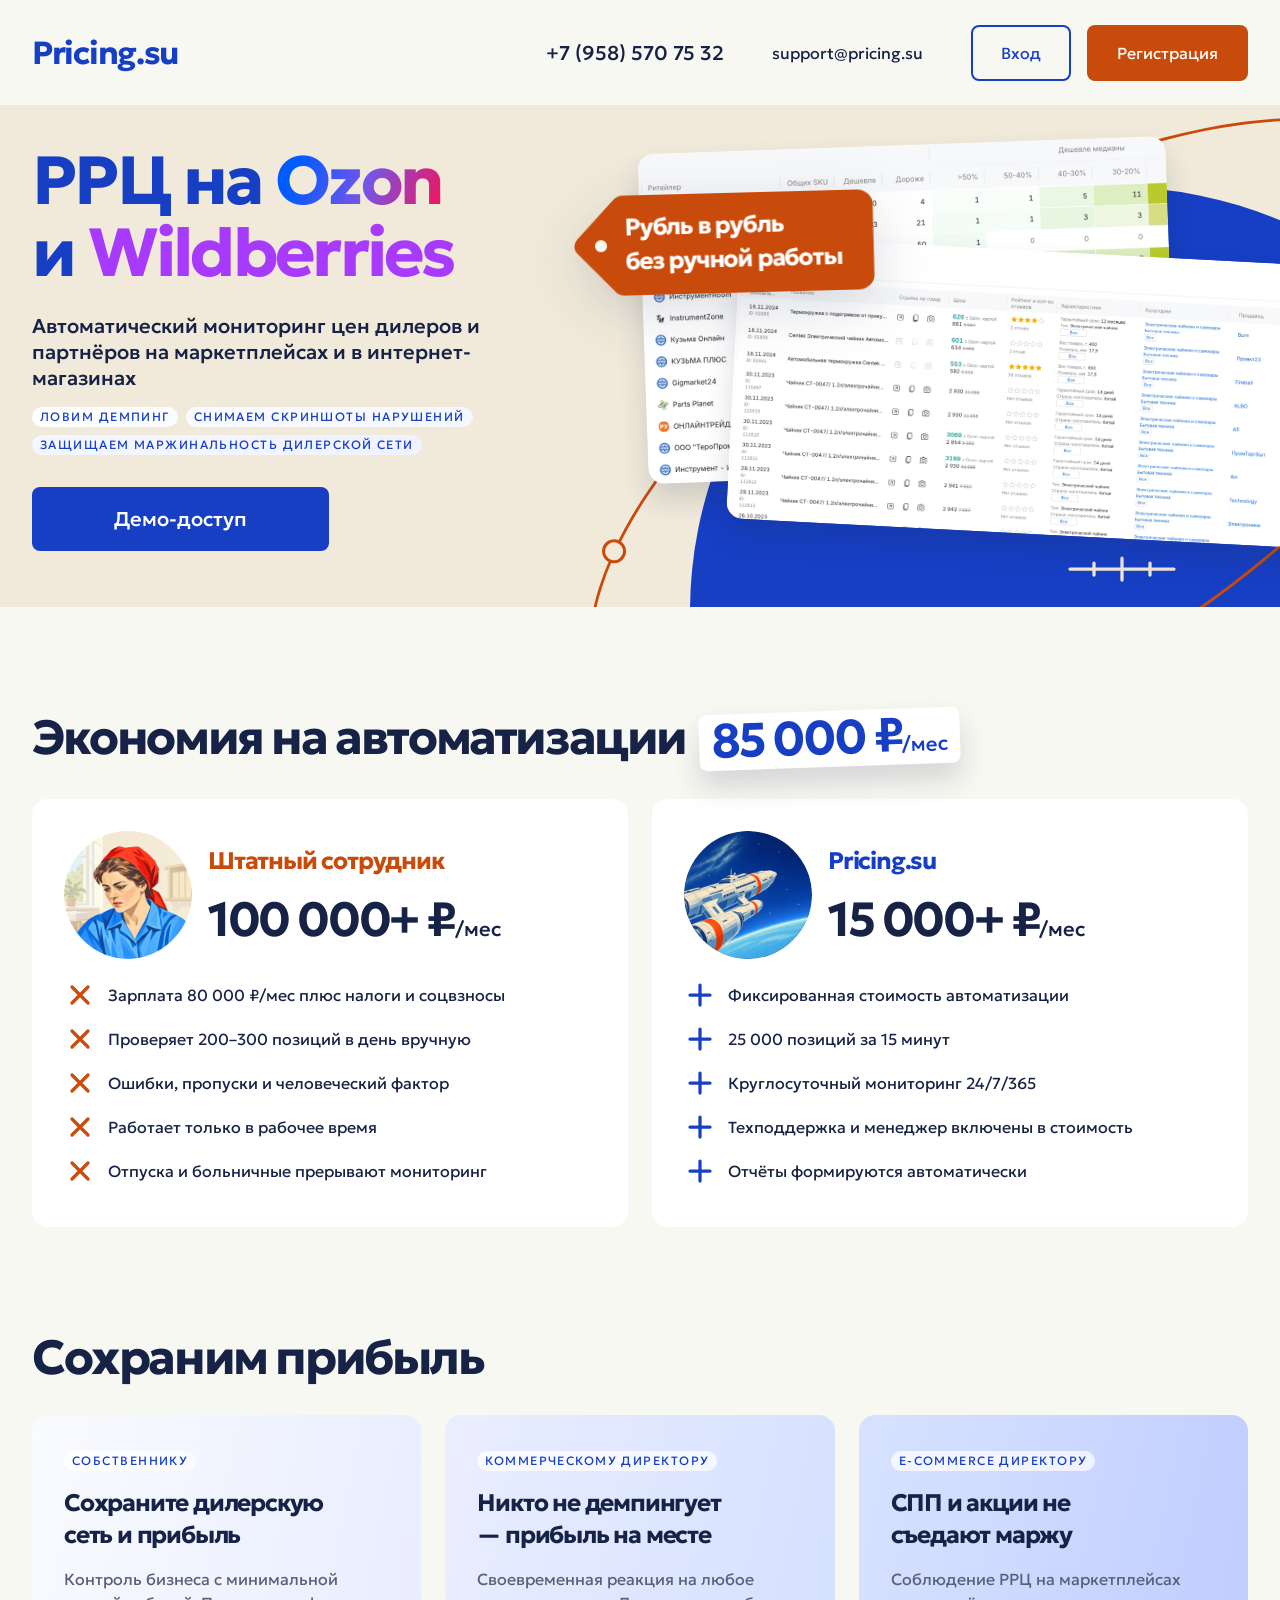
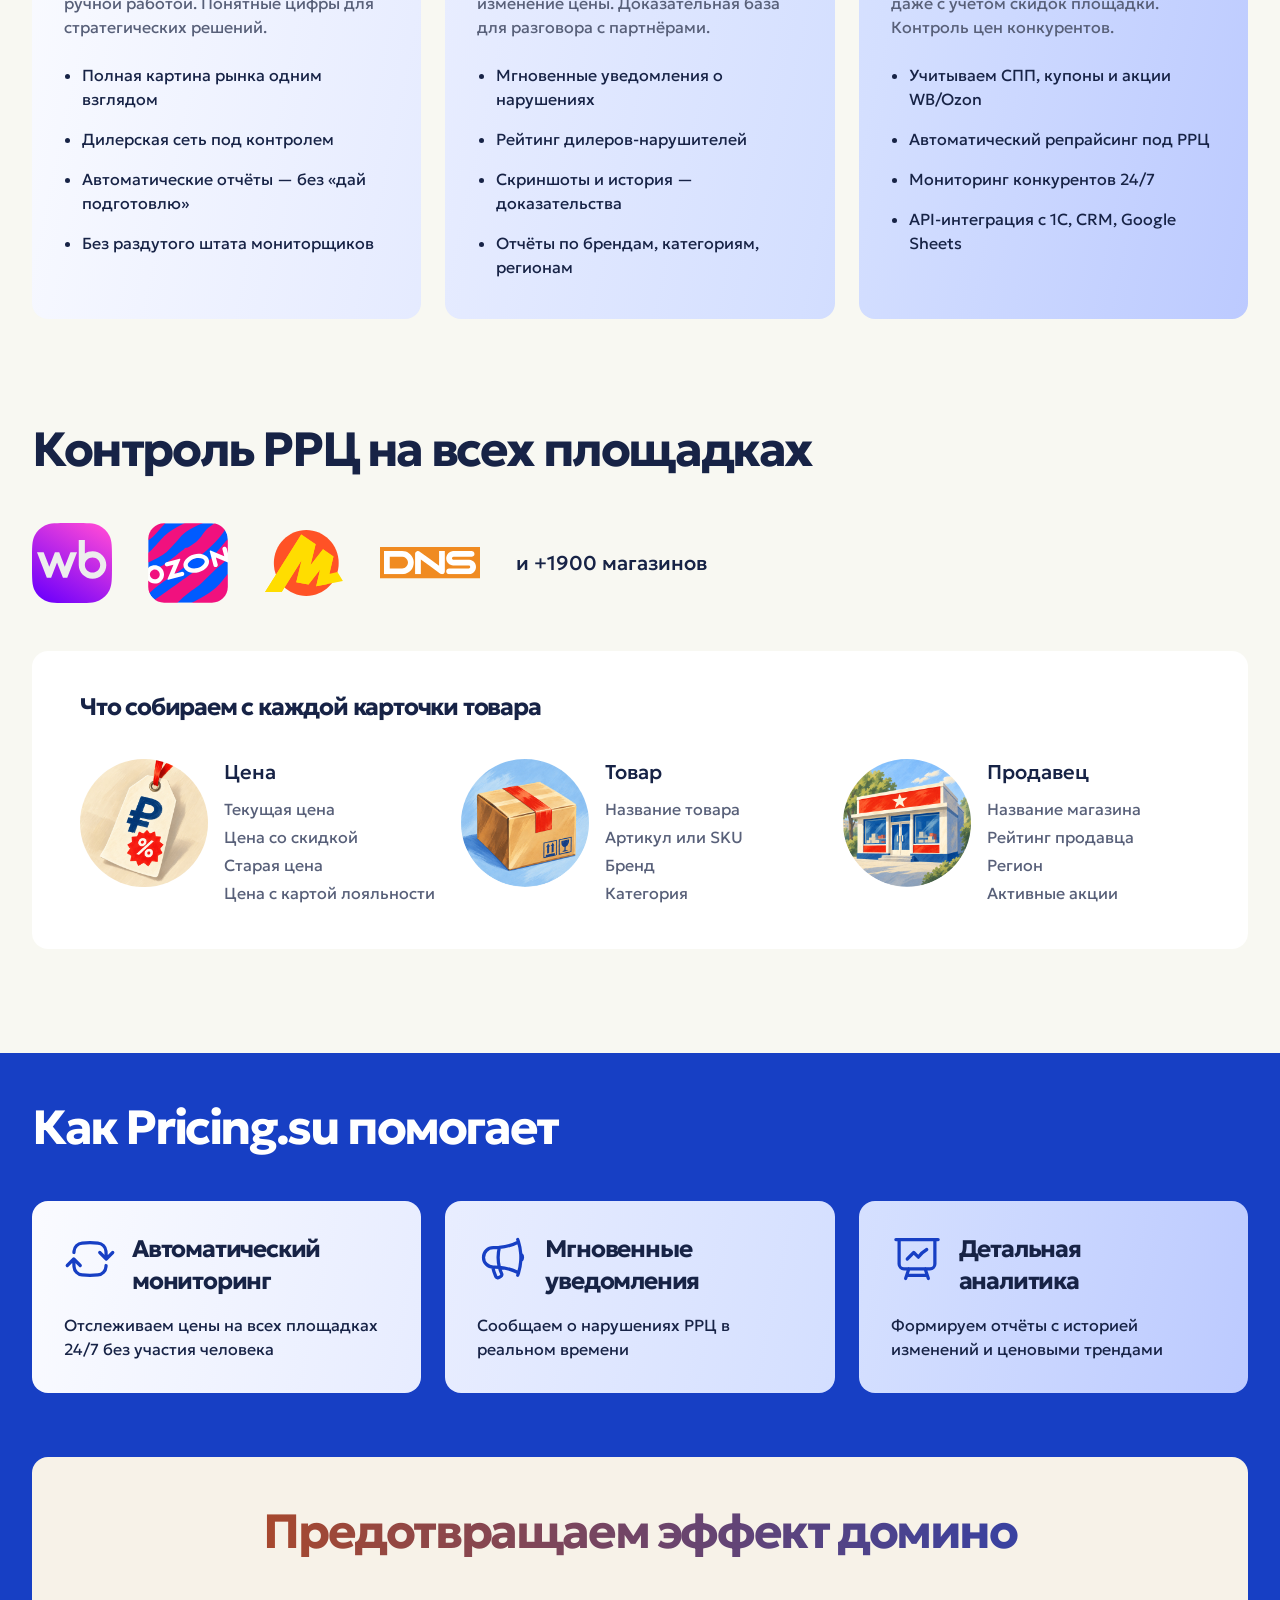
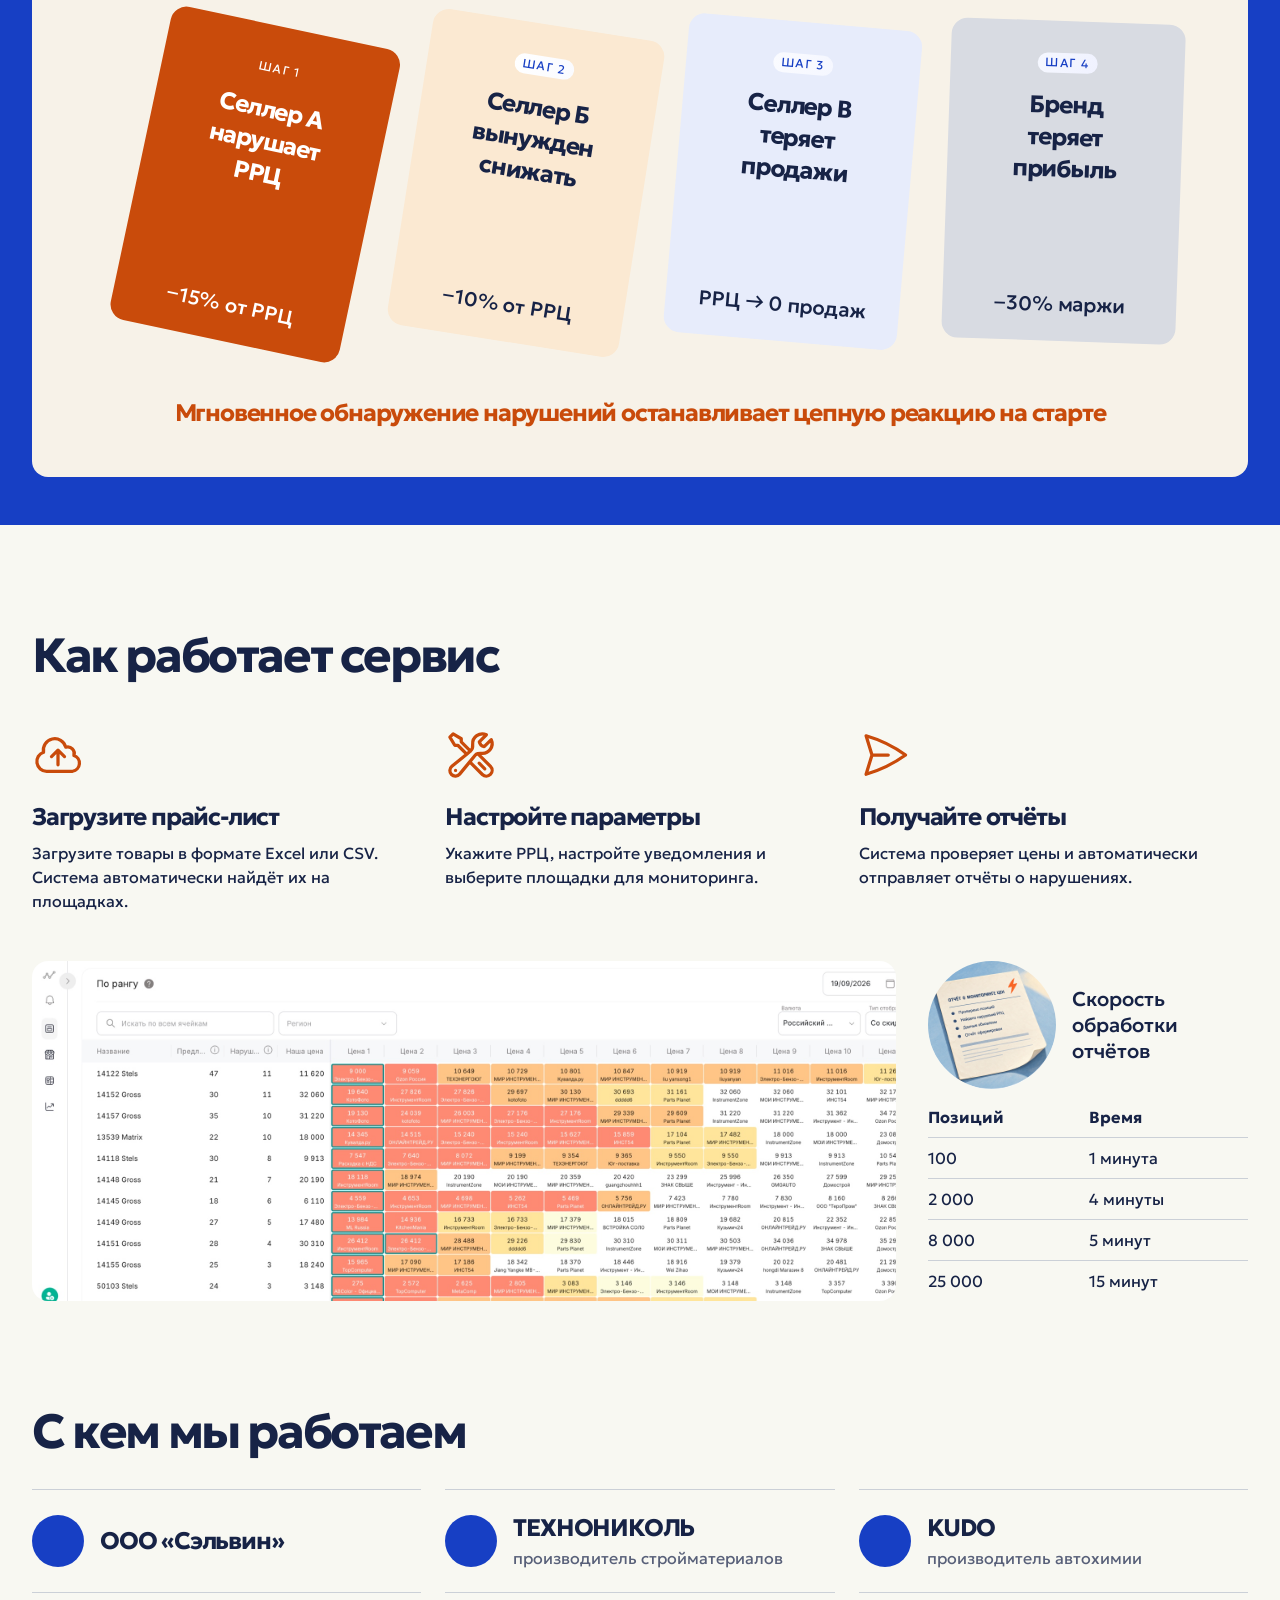
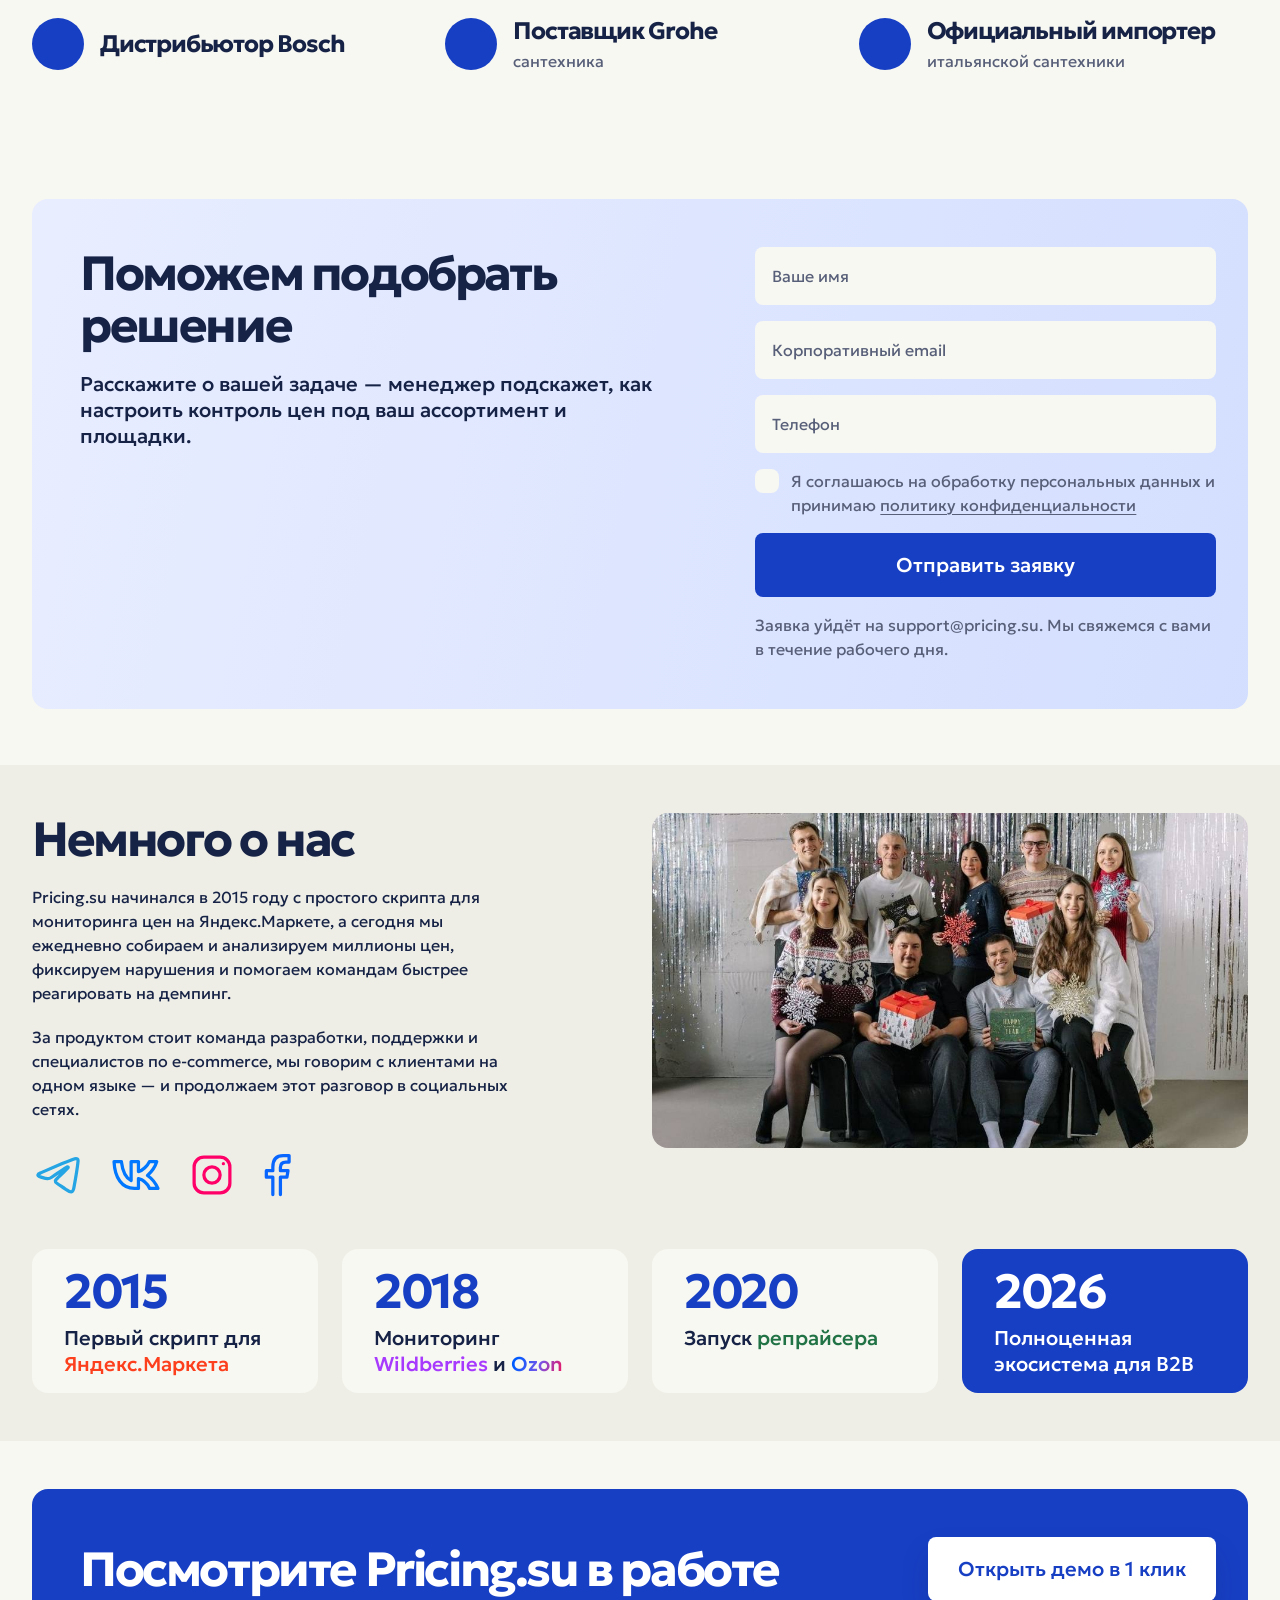
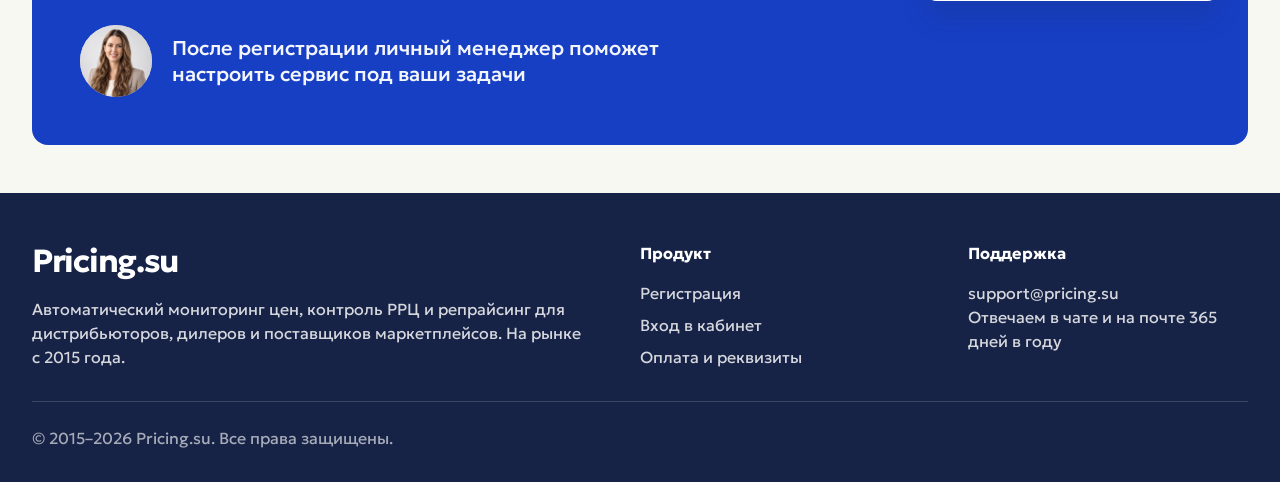
==== commit 17b97277: "Обновить preview: новые JPG, удалить старые PNG, добавить MD для агентов" ====
--- a/index2.html
+++ b/index2.html
@@ -93,6 +93,7 @@
   --type-body-strong: 700 var(--body-size)/var(--body-leading) var(--font-family);
   --type-subtitle: 500 var(--subtitle-size)/var(--subtitle-leading) var(--font-family);
   --text-action: var(--surface-primary);
+  --illus-circle-col: clamp(96px, 10vw, 132px);
 }
 * { box-sizing: border-box; margin: 0; padding: 0; }
 html { scroll-behavior: smooth; scroll-padding-top: var(--space-8); }
@@ -109,7 +110,7 @@
 section { margin-bottom: var(--section-gap); }
 .section-title { text-align: left; max-width: 26ch; margin-bottom: var(--content-gap); }
 .section-title:has(+ .section-subtitle), .cta-final h2 { margin-bottom: var(--heading-gap); }
-.hero h1, .section-title, .cta-final h2, .pain-card h3, .aud-card h3, .feat-card h3, .term-card h4, .cons-item h4, .how-step h4, .clients-title, .client-card, details summary { text-wrap: balance; overflow-wrap: break-word; }
+.hero h1, .section-title, .cta-final h2, .pain-card h3, .ui-card h3, .feat-card h3, .term-card h4, .cons-item h4, .how-step h4, .clients-title, .client-card, details summary { text-wrap: balance; overflow-wrap: break-word; }
 .section-subtitle { color: var(--text-primary); text-align: left; max-width: 64ch; margin: 0 0 var(--content-gap); }
 .text-muted { color: var(--text-primary); }
 
@@ -118,7 +119,7 @@
 h1, h2, h3, h4, h5, h6 { font: inherit; }
 .hero h1 { font: var(--type-display); }
 .section-title, .cta-final h2, .metric-num, .calc-total .price, .tl-year, .how-num, .term-card h4 .term-code { font: var(--type-heading); }
-.pain-card h3, .aud-card h3, .feat-card h3, .term-card h4,
+.pain-card h3, .ui-card h3, .feat-card h3, .term-card h4,
 .cons-item h4, .how-step h4, .clients-title, .foot-brand,
 details summary, .gallery-caption, .platform-data-panel > h3, .hero-ticket .price-label,
 .calc-row .val { font: var(--type-title); }
@@ -134,8 +135,9 @@
 .form-wrap input::placeholder { font: inherit; }
 
 /* Header and shared controls */
-header { position: sticky; top: 0; z-index: 100; background: var(--surface-page); transition: box-shadow .18s ease; }
-header.is-scrolled { box-shadow: 0 8px 28px rgb(23 35 70 / 8%); }
+header { position: sticky; top: 0; z-index: 100; background: var(--surface-page); box-shadow: none; transition: box-shadow .18s ease; }
+header.is-scrolled { box-shadow: 0 8px 28px rgb(23 35 70 / 8%); transform: translateZ(0); }
+.header-scroll-sentinel { height: 1px; pointer-events: none; visibility: hidden; }
 .header-inner { display: flex; align-items: center; justify-content: space-between; padding-top: var(--space-2); padding-bottom: var(--space-2); gap: var(--space-2); }
 .logo { display: flex; align-items: center; }
 .header-contacts { display: flex; align-items: center; gap: var(--space-5); flex-wrap: wrap; }
@@ -177,14 +179,14 @@
 /* Cards and steps */
 .pain-grid { display: grid; grid-template-columns: repeat(2, minmax(0, 1fr)); gap: var(--grid-gap); }
 .audience-grid, .feat-grid, .clients-grid { display: grid; grid-template-columns: repeat(3, minmax(0, 1fr)); gap: var(--grid-gap); }
-.pain-card, .aud-card, .feat-card { border-radius: var(--radius-panel); padding: var(--card-padding); background: var(--surface-section); }
-.pain-card h3, .aud-card h3, .feat-card h3, .term-card h4 { margin-bottom: var(--space-2); }
-.pain-card p, .pain-card .now, .aud-card li, .feat-card p, .cons-item p, .how-step p, .term-card p { color: var(--text-primary); }
+.pain-card, .ui-card, .feat-card { border-radius: var(--radius-panel); padding: var(--card-padding); background: var(--surface-section); }
+.pain-card h3, .ui-card h3, .feat-card h3, .term-card h4 { margin-bottom: var(--space-2); }
+.pain-card p, .pain-card .now, .ui-card li, .feat-card p, .cons-item p, .how-step p, .term-card p { color: var(--text-primary); }
 .pain-card .now { margin-top: var(--space-2); padding-top: var(--space-2); }
 .pain-card .now strong { display: block; margin-bottom: var(--space-1); color: var(--text-primary); }
-.aud-card ul { list-style: none; margin-top: var(--space-2); }
-.aud-card li { position: relative; padding: var(--space-1) 0 var(--space-1) 32px; }
-.aud-card li::before {
+.ui-card ul { list-style: none; margin-top: var(--space-2); }
+.ui-card li { position: relative; padding: var(--space-1) 0 var(--space-1) 32px; }
+.ui-card li::before {
   content: "";
   position: absolute;
   top: 12px;
@@ -349,8 +351,8 @@
 html { scrollbar-color: var(--surface-accent) var(--surface-page); }
 body { background: var(--surface-page); }
 input { caret-color: var(--surface-accent); }
-header { position: sticky; top: 0; z-index: 100; background: var(--surface-page); transition: box-shadow .18s ease; }
-header.is-scrolled { box-shadow: 0 8px 28px rgb(23 35 70 / 8%); }
+header { position: sticky; top: 0; z-index: 100; background: var(--surface-page); box-shadow: none; transition: box-shadow .18s ease; }
+header.is-scrolled { box-shadow: 0 8px 28px rgb(23 35 70 / 8%); transform: translateZ(0); }
 .header-inner { display: flex; justify-content: space-between; gap: 20px; padding: 24px 0; }
 .logo { font: var(--type-brand); letter-spacing: var(--tracking-brand); color: var(--surface-accent); }
 .header-contacts { gap: var(--space-5); flex-wrap: nowrap; }
@@ -436,11 +438,13 @@
   }
   .hero-grid > div:first-child { gap: 0 88px; align-items: center; }
   .hero h1 { max-width: none; font: 700 72px/76px var(--font-family); }
-  .hero .sub { max-width: 46ch; margin-top: 32px; }
+  .hero .sub { max-width: none; margin-top: 32px; }
   .hero-badges { max-width: 50ch; margin-top: 16px; }
   .hero-cta { margin-top: 40px; }
   .hero-cta .btn { min-width: 280px; padding: 14px 36px; }
-  .hero-screenshot-primary { transform: rotate(-2deg); }
+  .hero-media { min-height: 380px; padding-bottom: 32px; }
+  .hero-screenshot-primary { margin-left: 6%; width: 84%; transform: rotate(-2deg); }
+  .hero-screenshot-secondary { right: -6%; bottom: -12%; width: 88%; }
 }
 @media (min-width: 1200px) {
   .hero-grid > div:first-child {
@@ -451,6 +455,10 @@
   }
   .hero-copy { grid-column: 1 / span 5; }
   .hero-media { grid-column: 6 / span 7; }
+  @media (min-width: 1440px) {
+    .hero-copy { grid-column: 1 / span 6; }
+    .hero-media { grid-column: 7 / span 6; max-width: 100%; }
+  }
 
   #lead .lead-panel {
     --lead-col-gap: 24px;
@@ -504,17 +512,17 @@
 .pain-card p, .pain-card .now { font: var(--type-body); }
 .pain-card .now { color: var(--text-secondary); }
 .audience-grid { grid-template-columns: repeat(3, minmax(0, 1fr)); gap: 24px; align-items: stretch; }
-.aud-card, .aud-card:nth-child(2), .aud-card:nth-child(3) { padding: var(--card-padding); color: var(--text-primary); background: var(--surface-secondary); }
-:is(#audience, #consequences) .audience-grid > .aud-card {
+.ui-card, .ui-card:nth-child(2), .ui-card:nth-child(3) { padding: var(--card-padding); color: var(--text-primary); background: var(--surface-secondary); }
+:is(#audience, #consequences) .audience-grid > .ui-card {
   background-image: linear-gradient(102deg, var(--aud-tone-a) 0%, var(--aud-tone-b) 33.33%, var(--aud-tone-c) 66.66%, var(--aud-tone-d) 100%);
   background-size: 300% 100%;
   background-repeat: no-repeat;
 }
-:is(#audience, #consequences) .audience-grid > .aud-card:nth-child(1) { background-position: 0% 0; }
-:is(#audience, #consequences) .audience-grid > .aud-card:nth-child(2) { background-position: 50% 0; }
-:is(#audience, #consequences) .audience-grid > .aud-card:nth-child(3) { background-position: 100% 0; }
-.aud-card li { font: var(--type-body); }
-.aud-card :where(p,li) { color: var(--text-primary); }
+:is(#audience, #consequences) .audience-grid > .ui-card:nth-child(1) { background-position: 0% 0; }
+:is(#audience, #consequences) .audience-grid > .ui-card:nth-child(2) { background-position: 50% 0; }
+:is(#audience, #consequences) .audience-grid > .ui-card:nth-child(3) { background-position: 100% 0; }
+.ui-card li { font: var(--type-body); }
+.ui-card :where(p,li) { color: var(--text-primary); }
 .ui-badge {
   display: inline-flex;
   align-items: center;
@@ -535,13 +543,13 @@
 .ui-badge--tone-3 { background-image: linear-gradient(282deg, var(--badge-tone-d) 0%, var(--badge-tone-c) 100%); }
 .aud-role:not(.ui-badge) { font: var(--type-body); color: var(--text-secondary); letter-spacing: normal; }
 .aud-role { margin-bottom: 16px; }
-#audience .aud-card > p.text-muted {
+#audience .ui-card > p.text-muted {
   color: var(--text-secondary);
   margin-bottom: 16px;
 }
-#audience .aud-card ul { list-style: disc; padding-left: 1.15em; }
-#audience .aud-card li { padding: var(--space-1) 0; }
-#audience .aud-card li::before { content: none; }
+#audience .ui-card ul { list-style: disc; padding-left: 1.15em; }
+#audience .ui-card li { padding: var(--space-1) 0; }
+#audience .ui-card li::before { content: none; }
 .consequences { padding: var(--panel-padding-y) 0; margin-top: 0; background: var(--surface-accent); color: #fff; }
 .consequences > .container { display: block; }
 .consequences .section-title { max-width: 16ch; }
@@ -703,38 +711,58 @@
 @media (min-width: 1440px) {
   #demo { padding: var(--panel-padding-y) 0; }
 }
-:is(.section-title, .cta-final h2, .pain-card h3, .aud-card h3, .feat-card h3, .term-card h4,
+:is(.section-title, .cta-final h2, .pain-card h3, .ui-card h3, .feat-card h3, .term-card h4,
 .cons-item h4, .how-step h4, .clients-title, details summary,
 .gallery-caption, .platform-data-panel > h3, .hero-ticket .price-label,
 .client-card > span:not(.client-logo-placeholder)) {
   letter-spacing: var(--tracking-accent);
 }
 #economy .about-text { display: grid; grid-template-columns: repeat(2, minmax(0, 1fr)); gap: 24px; align-items: stretch; }
-#economy .aud-card { height: 100%; background: #fff; }
-#economy .economy-card-head { display: grid; grid-template-columns: clamp(96px, 10vw, 132px) minmax(0, 1fr); gap: 16px; align-items: center; }
+#economy .ui-card { height: 100%; background: #fff; }
+#economy .economy-card-head { display: grid; grid-template-columns: var(--illus-circle-col) minmax(0, 1fr); gap: 16px; align-items: center; }
 #economy .economy-card-copy { grid-column: 2; grid-row: 1; min-width: 0; }
-#economy .economy-card-figure { display: block; grid-column: 1; grid-row: 1; width: 100%; height: auto; aspect-ratio: 1; object-fit: contain; border-radius: 50%; }
+:is(#economy .economy-card-figure-slot, #platforms .platform-data-figure-slot, #how .metrics-figure-slot) {
+  grid-column: 1;
+  grid-row: 1;
+  width: 100%;
+  aspect-ratio: 1;
+  border-radius: 50%;
+  overflow: hidden;
+}
+:is(#economy .economy-card-figure, #platforms .platform-data-figure, #how .metrics-figure) {
+  display: block;
+  width: 100%;
+  height: 100%;
+  object-fit: contain;
+  transform-origin: center center;
+}
+#economy .ui-card:nth-child(1) .economy-card-figure { transform: scale(1.0492); }
+#economy .ui-card:nth-child(2) .economy-card-figure { transform: scale(1.0031); }
+#platforms .platform-data-group:nth-child(1) .platform-data-figure { transform: scale(1); }
+#platforms .platform-data-group:nth-child(2) .platform-data-figure { transform: scale(1.0641); }
+#platforms .platform-data-group:nth-child(3) .platform-data-figure { transform: scale(1.0692); }
+#how .metrics-figure { transform: scale(1.0458); }
 #economy .economy-card-head .metric-num { white-space: normal; }
-#economy .aud-card li {
+#economy .ui-card li {
   display: flex;
   align-items: flex-start;
   gap: 12px;
   padding: var(--space-1) 0;
 }
-#economy .aud-card li::before { content: none; }
-#economy .aud-card li > span { flex: 1; min-width: 0; }
+#economy .ui-card li::before { content: none; }
+#economy .ui-card li > span { flex: 1; min-width: 0; }
 #economy .economy-list-icon { display: block; width: 32px; height: 32px; flex-shrink: 0; margin-top: calc((1lh - 32px) / 2); stroke-width: calc(1.5 * 52 / 32); }
-#economy .aud-card:first-child .economy-list-icon { color: var(--surface-primary); }
-#economy .aud-card:nth-child(2) .economy-list-icon { color: var(--surface-accent); }
+#economy .ui-card:first-child .economy-list-icon { color: var(--surface-primary); }
+#economy .ui-card:nth-child(2) .economy-list-icon { color: var(--surface-accent); }
 #economy .aud-role {
   margin-bottom: 16px;
   font: var(--type-title);
   letter-spacing: var(--tracking-accent);
 }
-#economy .aud-card:first-child .aud-role { color: var(--surface-primary); }
-#economy .aud-card:nth-child(2) .aud-role { color: var(--surface-accent); }
+#economy .ui-card:first-child .aud-role { color: var(--surface-primary); }
+#economy .ui-card:nth-child(2) .aud-role { color: var(--surface-accent); }
 #economy :where(.section-title, .metric-num, .cta-label) .price-suffix { font: var(--type-subtitle); letter-spacing: normal; display: inline; }
-#economy .aud-card li .price-suffix { font: inherit; letter-spacing: normal; }
+#economy .ui-card li .price-suffix { font: inherit; letter-spacing: normal; }
 .economy-saving { margin-top: 20px; padding: var(--card-padding); border-radius: var(--radius-panel); color: var(--text-inverse); background: var(--surface-primary); }
 .platform-showcase { margin-top: 48px; }
 .platform-logo-rail { display: flex; align-items: center; gap: 36px; flex-wrap: wrap; }
@@ -745,8 +773,7 @@
 .platform-data-panel { margin-top: 48px; padding: 40px 48px 44px; background: #fff; border-radius: var(--radius-panel); }
 .platform-data-panel > h3 { margin-bottom: 36px; text-align: left; }
 .platform-data-groups { display: grid; grid-template-columns: repeat(3, minmax(0, 1fr)); gap: 24px; }
-.platform-data-group { display: grid; grid-template-columns: clamp(96px, 10vw, 132px) minmax(0, 1fr); gap: 16px; align-items: start; text-align: left; }
-.platform-data-figure { display: block; grid-column: 1; grid-row: 1; width: 100%; height: auto; aspect-ratio: 1; object-fit: contain; }
+.platform-data-group { display: grid; grid-template-columns: var(--illus-circle-col) minmax(0, 1fr); gap: 16px; align-items: start; text-align: left; }
 .platform-data-copy { grid-column: 2; min-width: 0; }
 .platform-data-copy h3 { margin-bottom: 12px; }
 .platform-data-copy ul { padding-left: 0; list-style: none; color: var(--text-secondary); }
@@ -757,8 +784,12 @@
 #consequences > .container { display: block; }
 #consequences .feature-heading { display: grid; grid-template-columns: 52px minmax(0, 1fr); gap: 16px; align-items: center; margin-bottom: 16px; }
 #consequences .feature-heading h3 { text-wrap: pretty; hyphens: none; }
-@media (max-width: 1199px) {
-  #consequences .feature-title-analytics br { display: none; }
+#consequences .feature-title-analytics .feature-title-line { display: inline; }
+#consequences .feature-title-analytics .feature-title-line + .feature-title-line::before { content: " "; }
+@media (min-width: 1200px) {
+  #consequences .feature-title-analytics .feature-title-line { display: block; }
+  #consequences .feature-title-analytics .feature-title-line + .feature-title-line::before { content: none; }
+  #consequences .feature-heading { align-items: start; }
 }
 @media (min-width: 768px) and (max-width: 1439px) {
   #how .how-layout .how-grid {
@@ -780,14 +811,14 @@
 #consequences .domino-stage { overflow-x: auto; overflow-y: hidden; overscroll-behavior-inline: contain; }
 #consequences .domino-stage-inner { min-width: 960px; padding: 48px 0 24px; }
 #consequences .domino-grid { width: 88%; margin: 0 auto; gap: 48px; }
-#consequences .domino-grid .aud-card { display: flex; flex-direction: column; min-height: 320px; padding: 32px 16px 24px; text-align: center; background: #e7ecfb; transform: rotate(5deg); transform-origin: center bottom; }
-#consequences .domino-grid .aud-card:nth-child(1) { background: var(--surface-primary); color: var(--text-inverse); transform: rotate(12deg); }
-#consequences .domino-grid .aud-card:nth-child(1) :is(h3, p, .ui-badge) { color: var(--text-inverse); }
-#consequences .domino-grid .aud-card:nth-child(1) .ui-badge { background: transparent; }
-#consequences .domino-grid .aud-card:nth-child(2) { background: #fbe9d2; transform: rotate(9deg); }
-#consequences .domino-grid .aud-card:nth-child(4) { background: #d8dbe2; transform: rotate(2deg); }
+#consequences .domino-grid .ui-card { display: flex; flex-direction: column; min-height: 320px; padding: 32px 16px 24px; text-align: center; background: #e7ecfb; transform: rotate(5deg); transform-origin: center bottom; }
+#consequences .domino-grid .ui-card:nth-child(1) { background: var(--surface-primary); color: var(--text-inverse); transform: rotate(12deg); }
+#consequences .domino-grid .ui-card:nth-child(1) :is(h3, p, .ui-badge) { color: var(--text-inverse); }
+#consequences .domino-grid .ui-card:nth-child(1) .ui-badge { background: transparent; }
+#consequences .domino-grid .ui-card:nth-child(2) { background: #fbe9d2; transform: rotate(9deg); }
+#consequences .domino-grid .ui-card:nth-child(4) { background: #d8dbe2; transform: rotate(2deg); }
 #consequences .domino-grid .ui-badge { align-self: center; }
-#consequences .domino-grid .aud-card > p { margin-top: auto; font: var(--type-subtitle); letter-spacing: normal; }
+#consequences .domino-grid .ui-card > p { margin-top: auto; font: var(--type-subtitle); letter-spacing: normal; }
 #consequences .domino-grid h3 span { display: block; white-space: normal; }
 @media (min-width: 1200px) and (max-width: 1439px) {
   #consequences .domino-stage { overflow: visible; }
@@ -806,8 +837,7 @@
   #how .workflow-screenshot-placeholder { width: 122%; }
 }
 #how .metrics { width: 100%; margin-top: 0; padding: 0; overflow: visible; border-radius: 0; color: var(--text-primary); background: var(--surface-page); }
-#how .metrics > div { display: grid; grid-template-columns: clamp(96px, 10vw, 112px) minmax(0, 1fr); column-gap: 16px; row-gap: 8px; align-items: center; }
-#how .metrics-figure { display: block; grid-column: 1; grid-row: 1; width: 100%; height: auto; aspect-ratio: 1; object-fit: contain; border-radius: 50%; clip-path: circle(49% at 50% 50%); }
+#how .metrics > div { display: grid; grid-template-columns: var(--illus-circle-col) minmax(0, 1fr); column-gap: 16px; row-gap: 8px; align-items: center; }
 #how .metrics .clients-title { grid-column: 2; grid-row: 1; margin-bottom: 0; color: var(--text-primary); letter-spacing: normal; }
 #how .metrics-table { grid-column: 1 / -1; grid-row: 2; width: 100%; border-collapse: collapse; font: var(--type-body); color: var(--text-primary); }
 #how .metrics-table th,
@@ -1034,10 +1064,10 @@
     #consequences .domino-grid { grid-template-columns: repeat(2, minmax(0, 1fr)); }
   }
   .timeline .tl-desc { max-width: none; text-wrap: pretty; overflow-wrap: normal; word-break: normal; }
-  #consequences .domino-grid .aud-card { min-height: 260px; padding: 24px 10px 20px; transform: none; }
-  #consequences .domino-grid .aud-card:nth-child(1),
-  #consequences .domino-grid .aud-card:nth-child(2),
-  #consequences .domino-grid .aud-card:nth-child(4) { transform: none; }
+  #consequences .domino-grid .ui-card { min-height: 260px; padding: 24px 10px 20px; transform: none; }
+  #consequences .domino-grid .ui-card:nth-child(1),
+  #consequences .domino-grid .ui-card:nth-child(2),
+  #consequences .domino-grid .ui-card:nth-child(4) { transform: none; }
   #how .how-layout .how-grid { grid-template-columns: repeat(3, minmax(0, 1fr)); gap: 24px; }
   #how .how-connector { display: none; }
   #how .how-step { border-top: 0; padding: 0; }
@@ -1173,10 +1203,10 @@
   @container domino (max-width: 720px) {
     #consequences .domino-grid { grid-template-columns: repeat(2, minmax(0, 1fr)); }
   }
-  #consequences .domino-grid .aud-card { min-height: 220px; padding: 20px 10px 16px; transform: none; }
-  #consequences .domino-grid .aud-card:nth-child(1),
-  #consequences .domino-grid .aud-card:nth-child(2),
-  #consequences .domino-grid .aud-card:nth-child(4) { transform: none; }
+  #consequences .domino-grid .ui-card { min-height: 220px; padding: 20px 10px 16px; transform: none; }
+  #consequences .domino-grid .ui-card:nth-child(1),
+  #consequences .domino-grid .ui-card:nth-child(2),
+  #consequences .domino-grid .ui-card:nth-child(4) { transform: none; }
   #demo .manager-note { max-width: none; text-wrap: pretty; overflow-wrap: normal; word-break: normal; }
   .feat-card:first-child, .feat-card:nth-child(5), .feat-card:nth-child(8) { grid-column: 1; min-height: 0; }
   .feat-card { min-height: 0; }
@@ -1202,10 +1232,9 @@
   .platform-logo-slot { width: 48px; height: 48px; }
   .platform-logo-slot--wide { width: 60px; height: 48px; }
   .platform-more-shops { white-space: normal; }
-  .platform-data-group { grid-template-columns: 72px minmax(0, 1fr); }
   .platform-data-panel { padding: 24px 20px; }
   .platform-data-group + .platform-data-group { margin-top: 16px; }
-  #economy .economy-card-head { grid-template-columns: 80px minmax(0, 1fr); }
+  :is(#economy .economy-card-head, .platform-data-group, #how .metrics > div) { grid-template-columns: 80px minmax(0, 1fr); }
   .about-social:nth-child(3), .about-social:nth-child(4) { margin-left: 0; }
   .compare-table table { min-width: 520px; }
   .lead-consent input[type="checkbox"] { flex: 0 0 44px; width: 44px; height: 44px; }
@@ -1280,8 +1309,8 @@
             <p class="price-label">Рубль в рубль <span>без ручной работы</span></p>
           </div>
         </div>
-        <img class="hero-screenshot-placeholder hero-screenshot-primary" src="assets/hero-price-distribution.png" alt="">
-        <img class="hero-screenshot-placeholder hero-screenshot-secondary" src="assets/hero-product-details.png" alt="">
+        <img class="hero-screenshot-placeholder hero-screenshot-primary" src="assets/hero-price-distribution.jpg" alt="">
+        <img class="hero-screenshot-placeholder hero-screenshot-secondary" src="assets/hero-product-details.jpg" alt="">
       </div>
     </div>
   </div>
@@ -1293,13 +1322,13 @@
     <h2 class="section-title">Экономия на автоматизации <span class="cta-label">85 000 ₽<span class="price-suffix">/мес</span></span></h2>
 
     <div class="about-text">
-      <div class="aud-card">
+      <div class="ui-card">
         <div class="economy-card-head">
           <div class="economy-card-copy">
             <div class="aud-role">Штатный сотрудник</div>
             <div class="metric-num">100 000+ ₽<span class="price-suffix">/мес</span></div>
           </div>
-          <img class="economy-card-figure" src="assets/economy-worker.png" alt="" aria-hidden="true">
+          <div class="economy-card-figure-slot"><img class="economy-card-figure" src="assets/economy-worker.jpg" alt="" aria-hidden="true"></div>
         </div>
         <ul>
           <li><svg class="economy-list-icon" width="32" height="32" viewBox="0 0 24 24" fill="none" stroke="currentColor" stroke-width="1.5" aria-hidden="true" focusable="false"><path stroke-linecap="round" stroke-linejoin="round" d="M6 18 18 6M6 6l12 12"/></svg><span>Зарплата 80 000 ₽<span class="price-suffix">/мес</span> плюс налоги и соцвзносы</span></li>
@@ -1309,13 +1338,13 @@
           <li><svg class="economy-list-icon" width="32" height="32" viewBox="0 0 24 24" fill="none" stroke="currentColor" stroke-width="1.5" aria-hidden="true" focusable="false"><path stroke-linecap="round" stroke-linejoin="round" d="M6 18 18 6M6 6l12 12"/></svg><span>Отпуска и больничные прерывают мониторинг</span></li>
         </ul>
       </div>
-      <div class="aud-card">
+      <div class="ui-card">
         <div class="economy-card-head">
           <div class="economy-card-copy">
             <div class="aud-role">Pricing.su</div>
             <div class="metric-num">15 000+ ₽<span class="price-suffix">/мес</span></div>
           </div>
-          <img class="economy-card-figure" src="assets/economy-spacecraft.png" alt="" aria-hidden="true">
+          <div class="economy-card-figure-slot"><img class="economy-card-figure" src="assets/economy-spacecraft.jpg" alt="" aria-hidden="true"></div>
         </div>
         <ul>
           <li><svg class="economy-list-icon" width="32" height="32" viewBox="0 0 24 24" fill="none" stroke="currentColor" stroke-width="1.5" aria-hidden="true" focusable="false"><path stroke-linecap="round" stroke-linejoin="round" d="M12 4.5v15m7.5-7.5h-15"/></svg><span>Фиксированная стоимость автоматизации</span></li>
@@ -1336,7 +1365,7 @@
     <h2 class="section-title">Сохраним прибыль</h2>
 
     <div class="audience-grid">
-      <div class="aud-card">
+      <div class="ui-card">
         <div class="ui-badge ui-badge--tone-1 aud-role">Собственнику</div>
         <h3>Сохраните дилерскую сеть и прибыль</h3>
         <p class="text-muted">Контроль бизнеса с минимальной ручной работой. Понятные цифры для стратегических решений.</p>
@@ -1348,7 +1377,7 @@
         </ul>
       </div>
 
-      <div class="aud-card">
+      <div class="ui-card">
         <div class="ui-badge ui-badge--tone-2 aud-role">Коммерческому директору</div>
         <h3>Никто не демпингует — прибыль на месте</h3>
         <p class="text-muted">Своевременная реакция на любое изменение цены. Доказательная база для разговора с партнёрами.</p>
@@ -1360,7 +1389,7 @@
         </ul>
       </div>
 
-      <div class="aud-card">
+      <div class="ui-card">
         <div class="ui-badge ui-badge--tone-3 aud-role">E-commerce директору</div>
         <h3>СПП и акции не съедают маржу</h3>
         <p class="text-muted">Соблюдение РРЦ на маркетплейсах даже с учётом скидок площадки. Контроль цен конкурентов.</p>
@@ -1393,7 +1422,7 @@
         <h3>Что собираем с каждой карточки товара</h3>
         <div class="platform-data-groups">
           <div class="platform-data-group">
-            <img class="platform-data-figure" src="assets/platform-price-tag.png" alt="" aria-hidden="true">
+            <div class="platform-data-figure-slot"><img class="platform-data-figure" src="assets/platform-price-tag.jpg" alt="" aria-hidden="true"></div>
             <div class="platform-data-copy">
               <h3>Цена</h3>
               <ul>
@@ -1405,7 +1434,7 @@
             </div>
           </div>
           <div class="platform-data-group">
-            <img class="platform-data-figure" src="assets/platform-product-info.png" alt="" aria-hidden="true">
+            <div class="platform-data-figure-slot"><img class="platform-data-figure" src="assets/platform-product-info.jpg" alt="" aria-hidden="true"></div>
             <div class="platform-data-copy">
               <h3>Товар</h3>
               <ul>
@@ -1417,7 +1446,7 @@
             </div>
           </div>
           <div class="platform-data-group">
-            <img class="platform-data-figure" src="assets/platform-seller-data.png" alt="" aria-hidden="true">
+            <div class="platform-data-figure-slot"><img class="platform-data-figure" src="assets/platform-seller-data.jpg" alt="" aria-hidden="true"></div>
             <div class="platform-data-copy">
               <h3>Продавец</h3>
               <ul>
@@ -1440,7 +1469,7 @@
     <h2 class="section-title">Как Pricing.su помогает</h2>
 
     <div class="audience-grid">
-      <div class="aud-card">
+      <div class="ui-card">
         <div class="feature-heading">
           <svg class="feature-heroicon" width="52" height="52" viewBox="0 0 24 24" fill="none" stroke="currentColor" stroke-width="1.5" role="img" aria-labelledby="feature-monitoring-icon-title" focusable="false">
             <title id="feature-monitoring-icon-title">Непрерывный автоматический мониторинг цен</title>
@@ -1450,7 +1479,7 @@
         </div>
         <p>Отслеживаем цены на всех площадках 24/7 без участия человека</p>
       </div>
-      <div class="aud-card">
+      <div class="ui-card">
         <div class="feature-heading">
           <svg class="feature-heroicon" width="52" height="52" viewBox="0 0 24 24" fill="none" stroke="currentColor" stroke-width="1.5" role="img" aria-labelledby="feature-notifications-icon-title" focusable="false">
             <title id="feature-notifications-icon-title">Мгновенное сообщение о нарушении РРЦ</title>
@@ -1460,13 +1489,13 @@
         </div>
         <p>Сообщаем о нарушениях РРЦ в реальном времени</p>
       </div>
-      <div class="aud-card">
+      <div class="ui-card">
         <div class="feature-heading">
           <svg class="feature-heroicon" width="52" height="52" viewBox="0 0 24 24" fill="none" stroke="currentColor" stroke-width="1.5" role="img" aria-labelledby="feature-analytics-icon-title" focusable="false">
             <title id="feature-analytics-icon-title">Отчёты с историей цен и трендами</title>
             <path stroke-linecap="round" stroke-linejoin="round" d="M3.75 3v11.25A2.25 2.25 0 0 0 6 16.5h2.25M3.75 3h-1.5m1.5 0h16.5m0 0h1.5m-1.5 0v11.25A2.25 2.25 0 0 1 18 16.5h-2.25m-7.5 0h7.5m-7.5 0-1 3m8.5-3 1 3m0 0 .5 1.5m-.5-1.5h-9.5m0 0-.5 1.5m.75-9 3-3 2.148 2.148A12.061 12.061 0 0 1 16.5 7.605"/>
           </svg>
-          <h3 class="feature-title-analytics">Детальная<br>аналитика</h3>
+          <h3 class="feature-title-analytics"><span class="feature-title-line">Детальная</span><span class="feature-title-line">аналитика</span></h3>
         </div>
         <p>Формируем отчёты с историей изменений и ценовыми трендами</p>
       </div>
@@ -1477,10 +1506,10 @@
       <div class="domino-stage" tabindex="0" aria-label="Цепочка эффекта домино">
         <div class="domino-stage-inner">
           <div class="domino-grid">
-            <div class="aud-card"><div class="ui-badge ui-badge--tone-orange aud-role">Шаг 1</div><h3><span>Селлер А</span><span>нарушает</span><span>РРЦ</span></h3><p>−15% от РРЦ</p></div>
-            <div class="aud-card"><div class="ui-badge ui-badge--tone-1 aud-role">Шаг 2</div><h3><span>Селлер Б</span><span>вынужден</span><span>снижать</span></h3><p>−10% от РРЦ</p></div>
-            <div class="aud-card"><div class="ui-badge ui-badge--tone-2 aud-role">Шаг 3</div><h3><span>Селлер В</span><span>теряет</span><span>продажи</span></h3><p>РРЦ → 0 продаж</p></div>
-            <div class="aud-card"><div class="ui-badge ui-badge--tone-3 aud-role">Шаг 4</div><h3><span>Бренд</span><span>теряет</span><span>прибыль</span></h3><p>−30% маржи</p></div>
+            <div class="ui-card"><div class="ui-badge ui-badge--tone-orange aud-role">Шаг 1</div><h3><span>Селлер А</span><span>нарушает</span><span>РРЦ</span></h3><p>−15% от РРЦ</p></div>
+            <div class="ui-card"><div class="ui-badge ui-badge--tone-1 aud-role">Шаг 2</div><h3><span>Селлер Б</span><span>вынужден</span><span>снижать</span></h3><p>−10% от РРЦ</p></div>
+            <div class="ui-card"><div class="ui-badge ui-badge--tone-2 aud-role">Шаг 3</div><h3><span>Селлер В</span><span>теряет</span><span>продажи</span></h3><p>РРЦ → 0 продаж</p></div>
+            <div class="ui-card"><div class="ui-badge ui-badge--tone-3 aud-role">Шаг 4</div><h3><span>Бренд</span><span>теряет</span><span>прибыль</span></h3><p>−30% маржи</p></div>
           </div>
         </div>
       </div>
@@ -1533,11 +1562,11 @@
       </div>
       <div class="how-showcase">
         <div class="workflow-screenshot-crop">
-          <img class="workflow-screenshot-placeholder" src="assets/workflow-report.png" alt="">
+          <img class="workflow-screenshot-placeholder" src="assets/workflow-report.jpg" alt="">
         </div>
         <div class="metrics" aria-label="Скорость обработки отчётов">
           <div>
-            <img class="metrics-figure" src="assets/report-speed-realistic.png" alt="" aria-hidden="true">
+            <div class="metrics-figure-slot"><img class="metrics-figure" src="assets/report-speed-realistic.jpg" alt="" aria-hidden="true"></div>
             <h3 class="clients-title">Скорость обработки отчётов</h3>
             <table class="metrics-table">
               <thead>
@@ -1613,7 +1642,7 @@
         </div>
       </div>
       </div>
-      <img class="about-photo-placeholder" src="assets/about-team.png" alt="">
+      <img class="about-photo-placeholder" src="assets/about-team.jpg" alt="">
       <div class="timeline">
         <div class="tl-item"><div class="tl-year">2015</div><div class="tl-desc">Первый скрипт для <span class="brand-yandex">Яндекс.Маркета</span></div></div>
         <div class="tl-item"><div class="tl-year">2018</div><div class="tl-desc">Мониторинг <span class="brand-wildberries">Wildberries</span> и <span class="brand-ozon">Ozon</span></div></div>
@@ -1635,7 +1664,7 @@
         </div>
       </div>
       <div class="manager-card">
-        <img class="manager-photo" src="assets/manager-portrait.png" alt="Личный менеджер Pricing.su" width="72" height="72" loading="lazy" decoding="async">
+        <img class="manager-photo" src="assets/manager-portrait.jpg" alt="Личный менеджер Pricing.su" width="72" height="72" loading="lazy" decoding="async">
         <p class="manager-note">После регистрации личный менеджер поможет настроить сервис под ваши задачи</p>
       </div>
     </div>
@@ -1672,11 +1701,27 @@
 (function(){
   var header = document.querySelector('header');
   if (!header) return;
-  function updateHeaderShadow(){
-    header.classList.toggle('is-scrolled', window.scrollY > 0);
-  }
-  updateHeaderShadow();
-  window.addEventListener('scroll', updateHeaderShadow, { passive: true });
+  var sentinel = document.createElement('div');
+  sentinel.className = 'header-scroll-sentinel';
+  sentinel.setAttribute('aria-hidden', 'true');
+  header.parentNode.insertBefore(sentinel, header);
+  function setScrolled(scrolled) {
+    header.classList.toggle('is-scrolled', scrolled);
+  }
+  if ('IntersectionObserver' in window) {
+    var observer = new IntersectionObserver(function(entries) {
+      setScrolled(!entries[0].isIntersecting);
+    }, { threshold: 0 });
+    observer.observe(sentinel);
+  } else {
+    function updateHeaderShadow() {
+      var y = window.pageYOffset || document.documentElement.scrollTop || document.body.scrollTop || 0;
+      setScrolled(y > 0);
+    }
+    updateHeaderShadow();
+    window.addEventListener('scroll', updateHeaderShadow, { passive: true });
+    document.addEventListener('scroll', updateHeaderShadow, { passive: true });
+  }
 })();
 
 // Отправка формы на почту (mailto — открывает почтовый клиент с заполненным письмом)
@@ -1705,17 +1750,17 @@
 <style>
 .b24-widget-button-inner-block,
 .b24-widget-button-inner-mask {
-  background: #173fc4 !important;
+  background: var(--surface-primary) !important;
 }
 .b24-widget-button-openline_livechat {
-  background-color: #173fc4 !important;
+  background-color: var(--surface-primary) !important;
 }
 .b24-widget-button-pulse {
-  border: 4px solid #173fc4 !important;
+  border: 4px solid var(--surface-primary) !important;
 }
 .b24-widget-button-popup,
 .b24-widget-button-popup-triangle {
-  border-color: #173fc4 !important;
+  border-color: var(--surface-primary) !important;
 }
 </style>
 
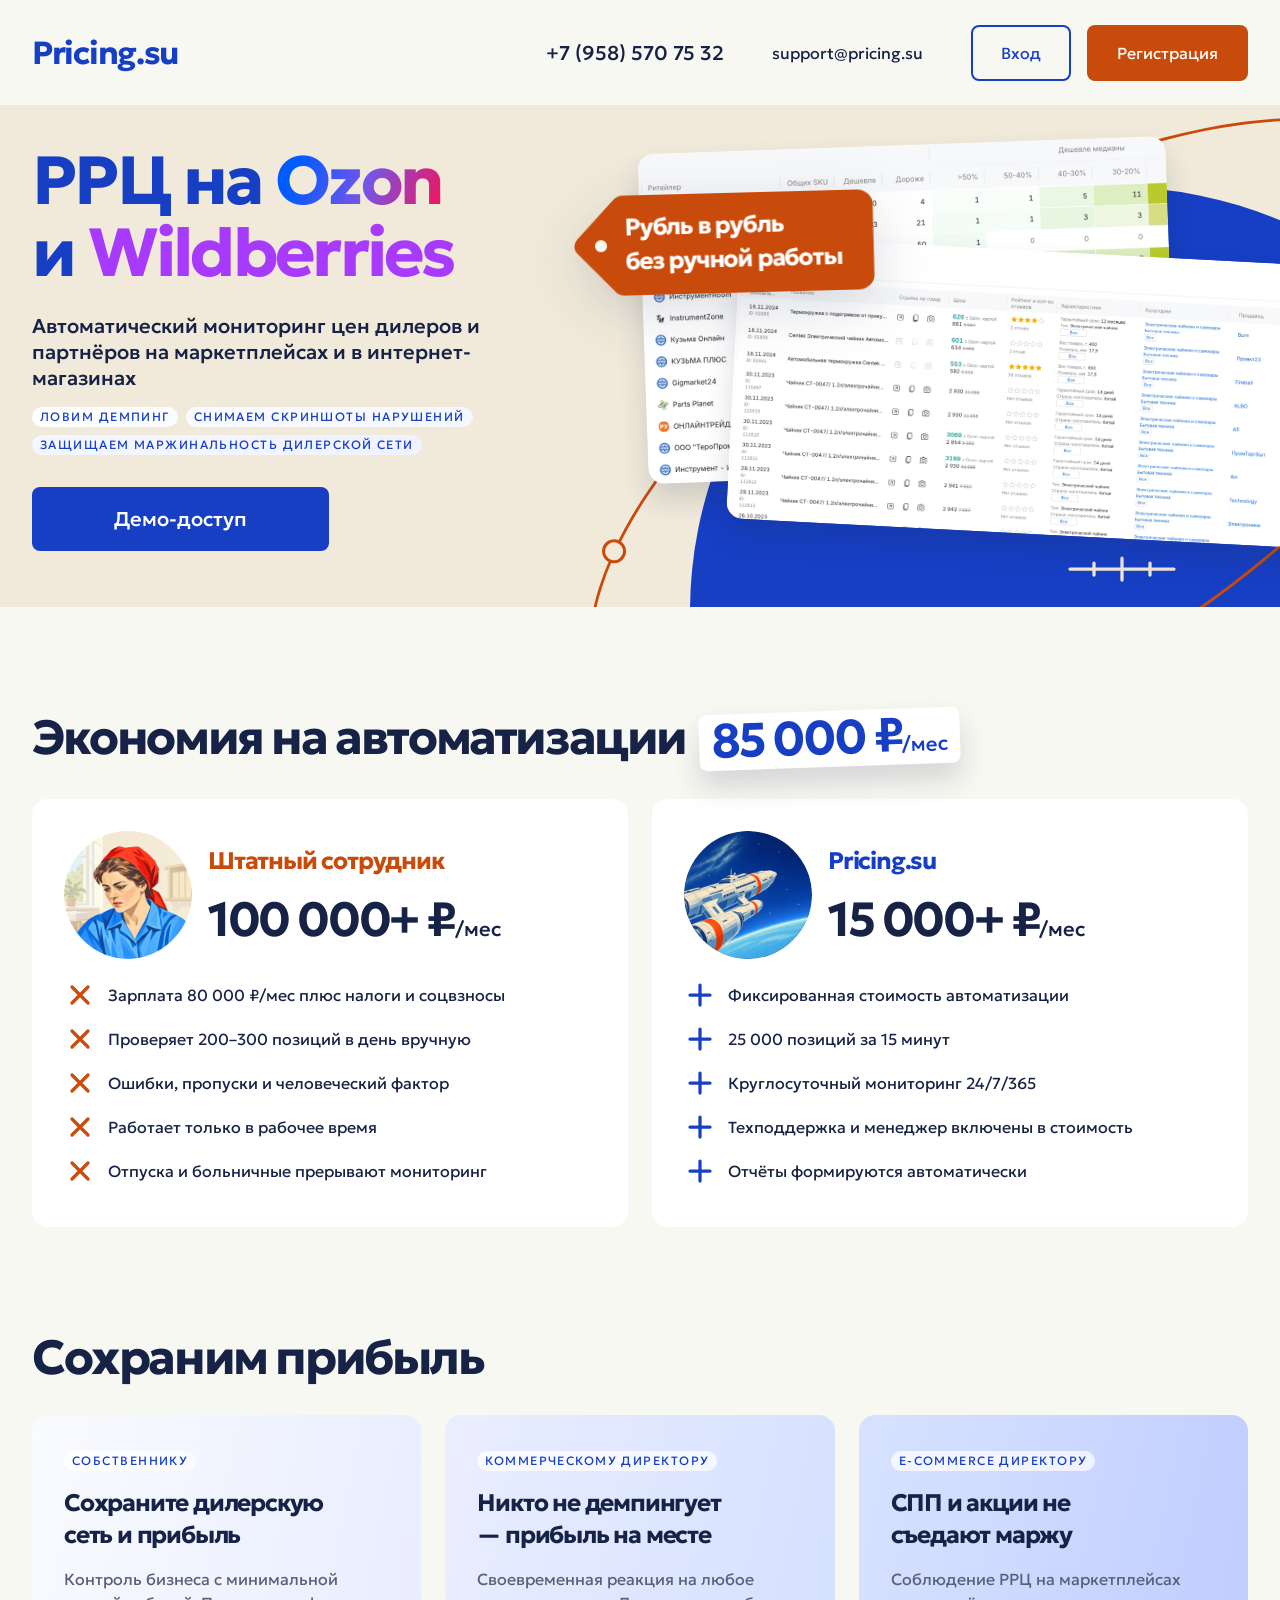
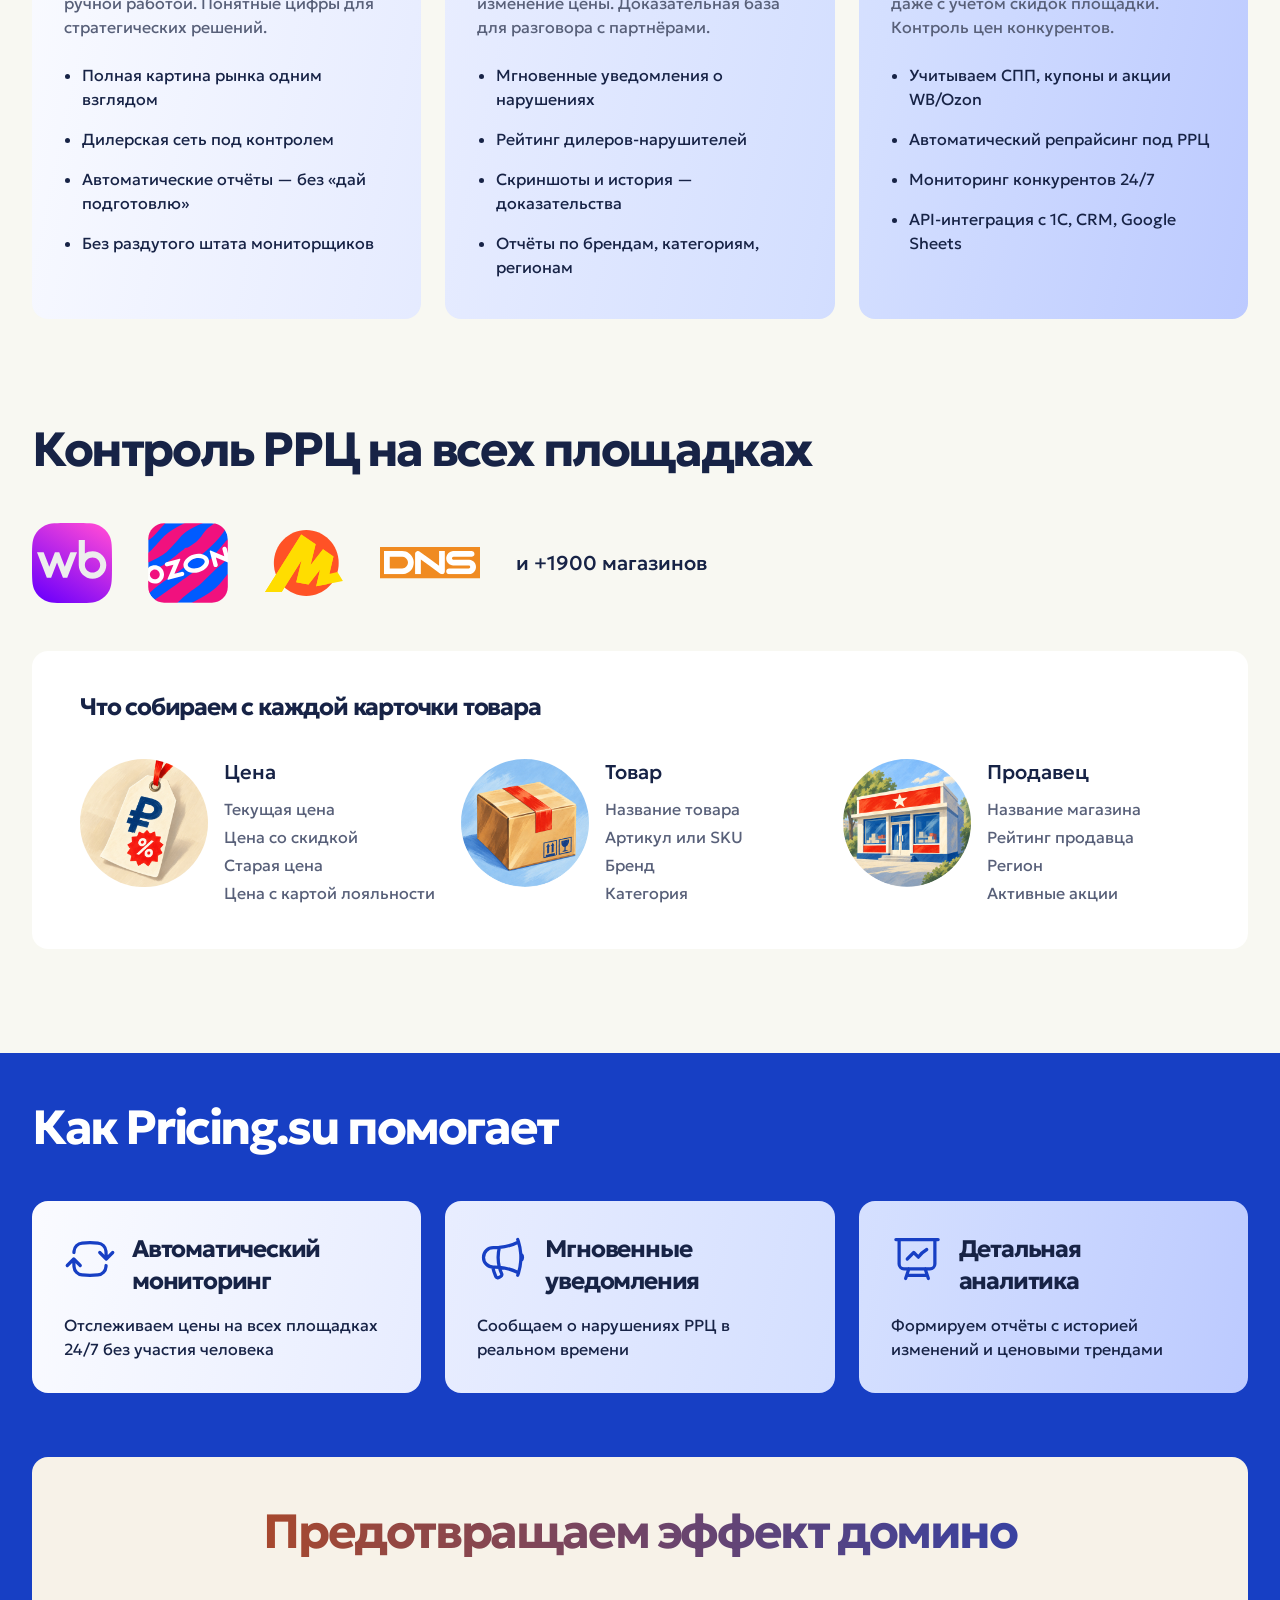
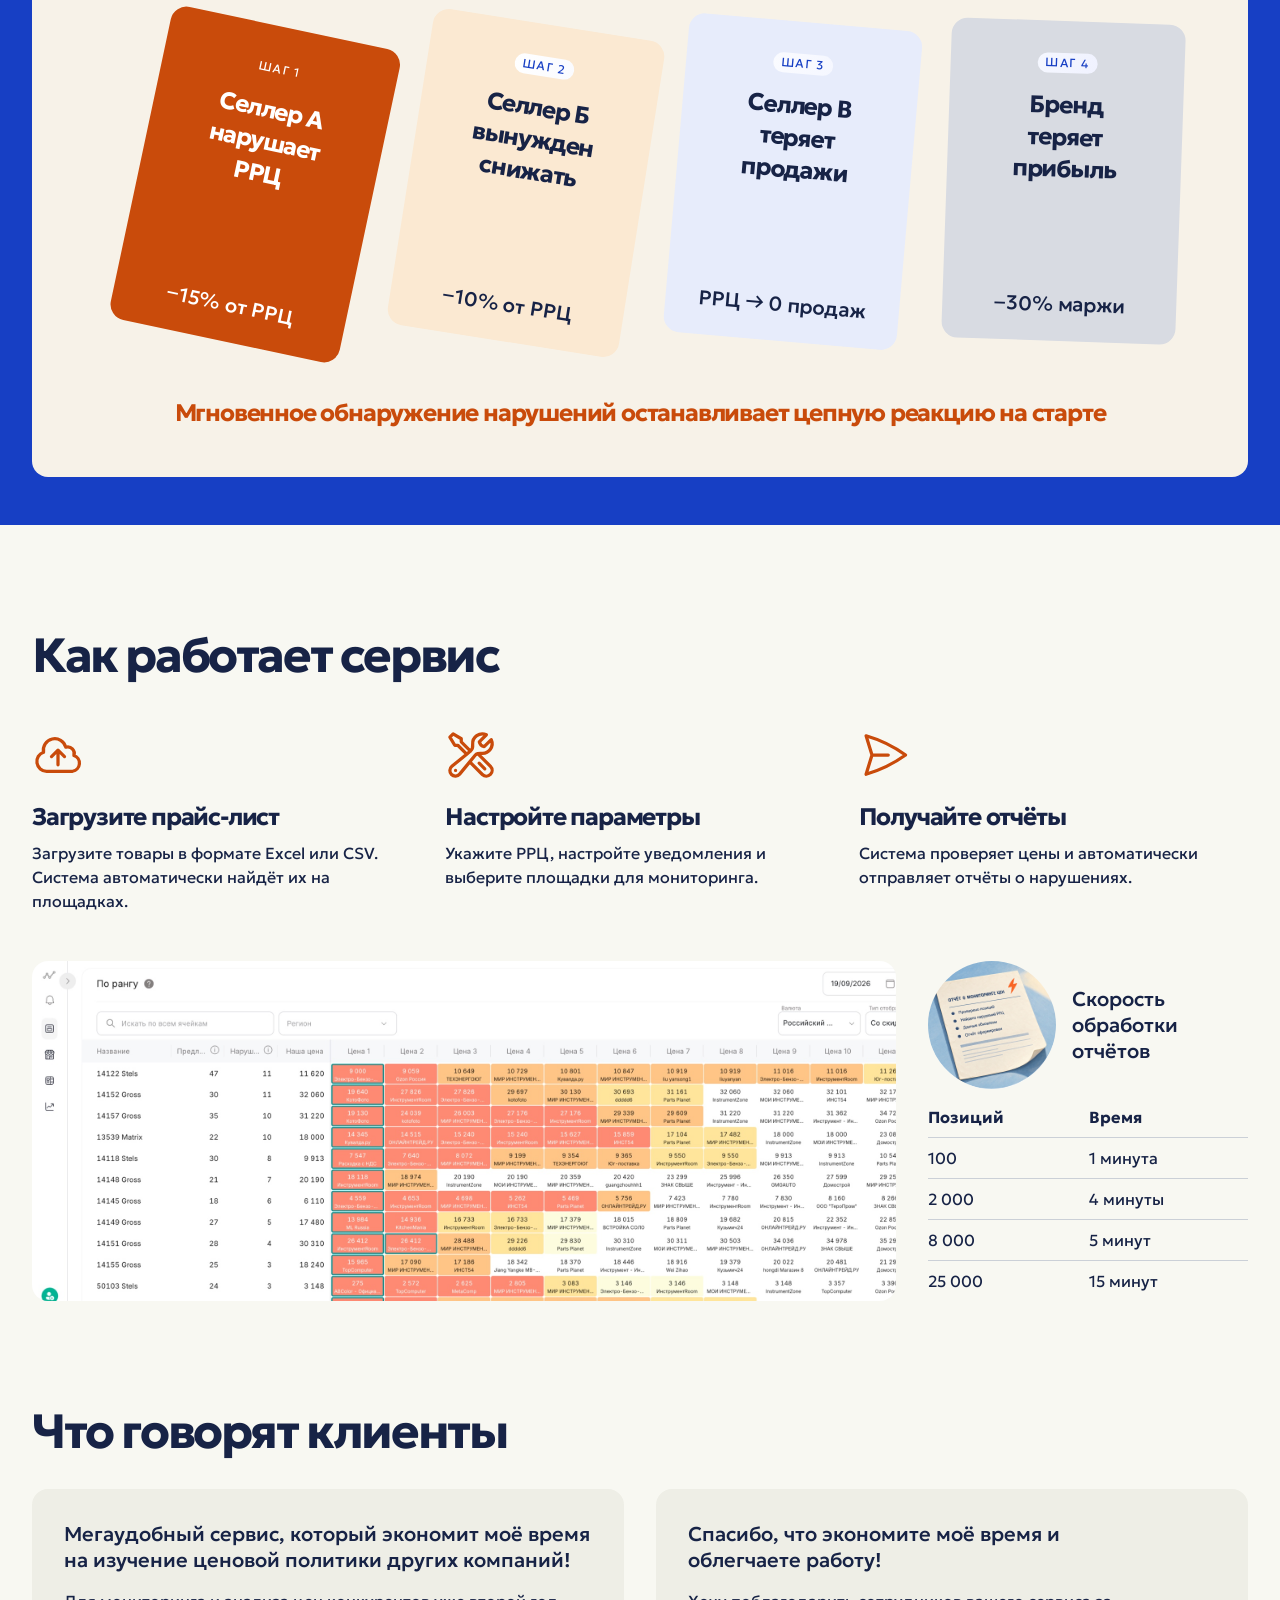
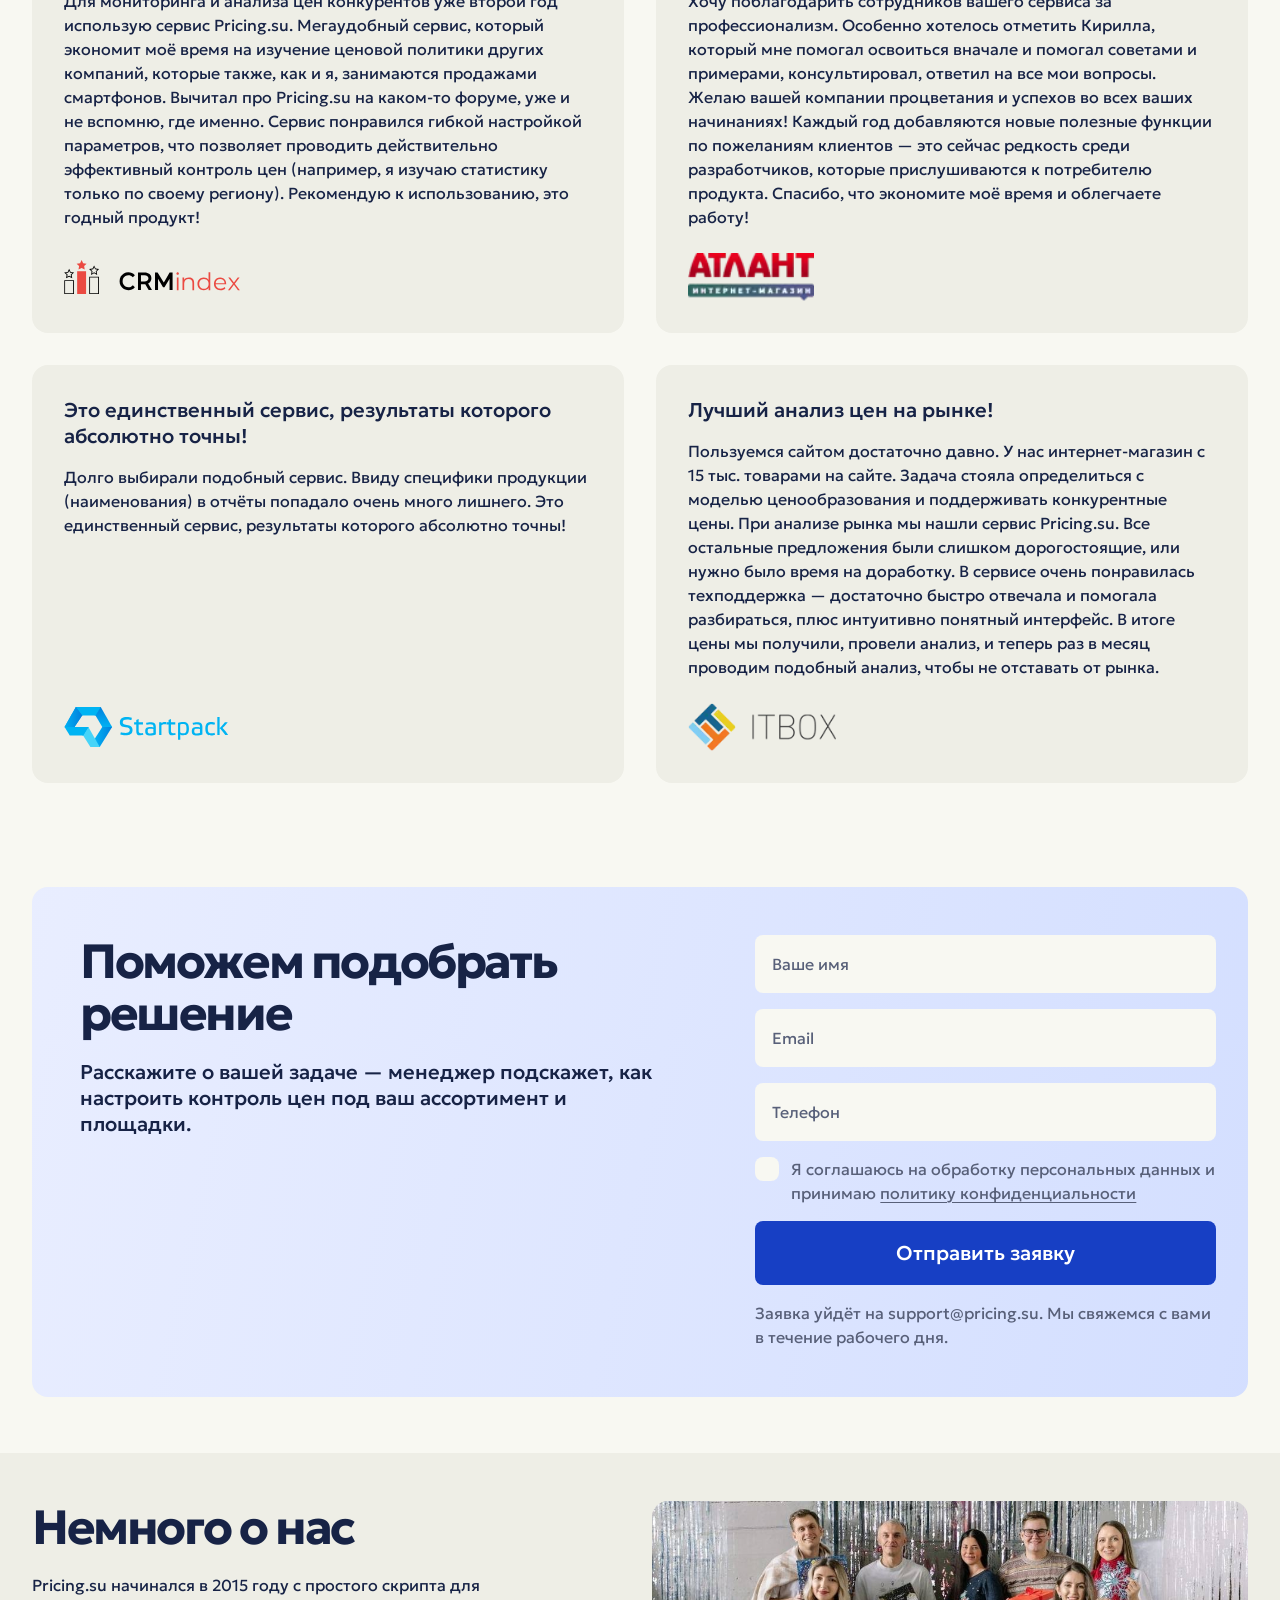
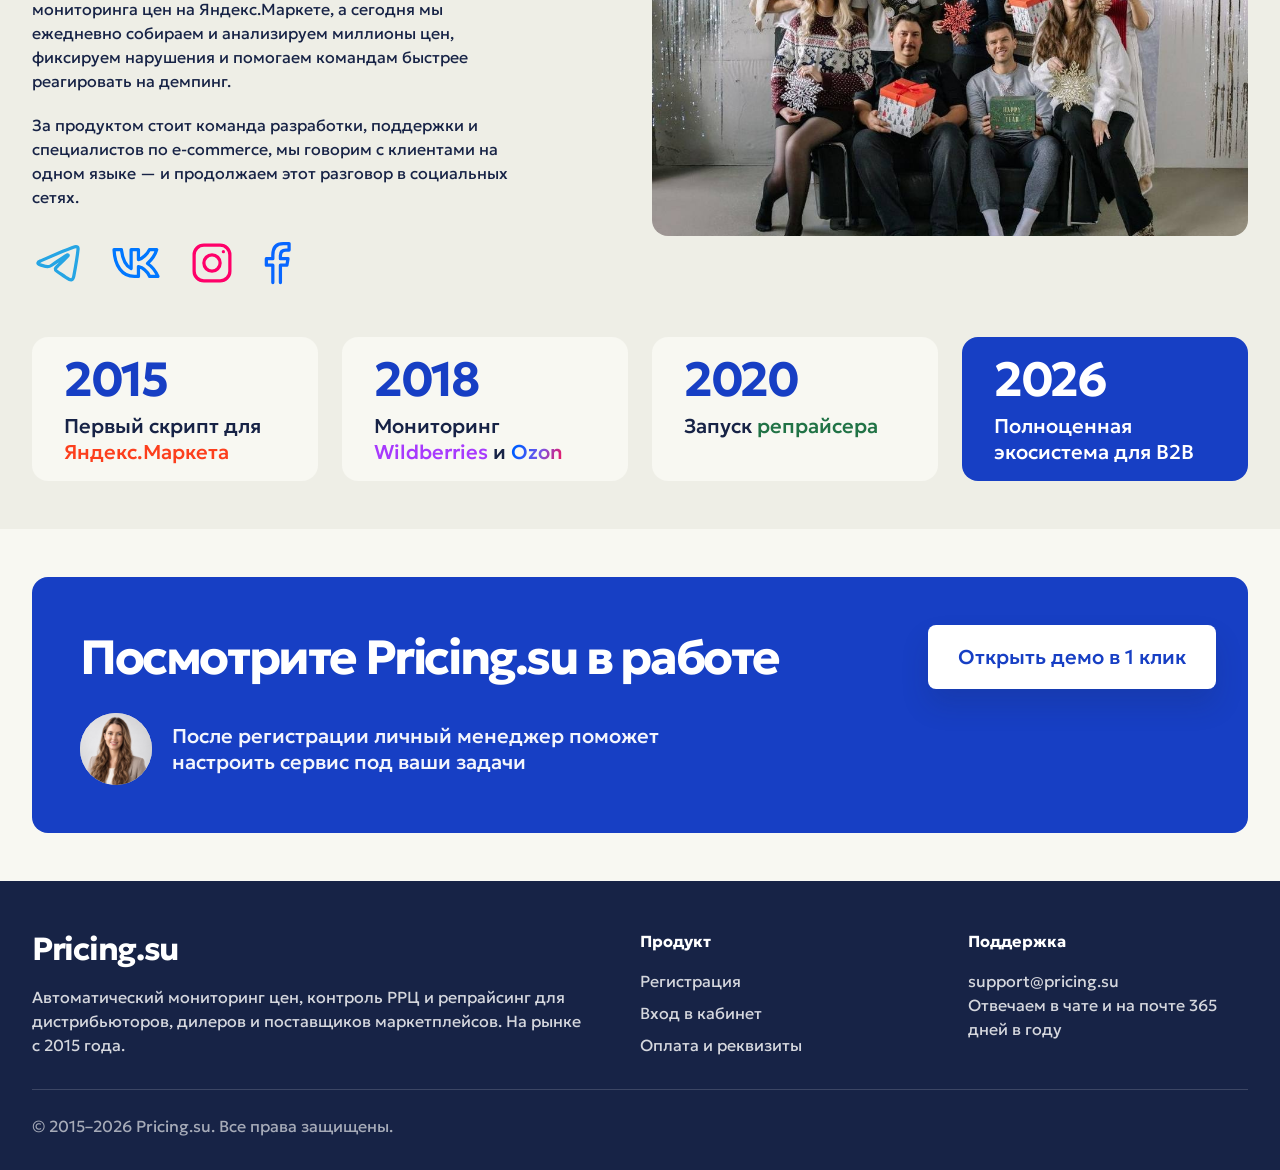
==== commit 820f681f: "Обновить preview: HTML, assets, styleguide, MD для агентов" ====
--- a/index2.html
+++ b/index2.html
@@ -110,7 +110,7 @@
 section { margin-bottom: var(--section-gap); }
 .section-title { text-align: left; max-width: 26ch; margin-bottom: var(--content-gap); }
 .section-title:has(+ .section-subtitle), .cta-final h2 { margin-bottom: var(--heading-gap); }
-.hero h1, .section-title, .cta-final h2, .pain-card h3, .ui-card h3, .feat-card h3, .term-card h4, .cons-item h4, .how-step h4, .clients-title, .client-card, details summary { text-wrap: balance; overflow-wrap: break-word; }
+.hero h1, .section-title, .cta-final h2, .pain-card h3, .ui-card h3, .feat-card h3, .term-card h4, .cons-item h4, .how-step h4, .block-title, details summary { text-wrap: balance; overflow-wrap: break-word; }
 .section-subtitle { color: var(--text-primary); text-align: left; max-width: 64ch; margin: 0 0 var(--content-gap); }
 .text-muted { color: var(--text-primary); }
 
@@ -120,7 +120,7 @@
 .hero h1 { font: var(--type-display); }
 .section-title, .cta-final h2, .metric-num, .calc-total .price, .tl-year, .how-num, .term-card h4 .term-code { font: var(--type-heading); }
 .pain-card h3, .ui-card h3, .feat-card h3, .term-card h4,
-.cons-item h4, .how-step h4, .clients-title, .foot-brand,
+.cons-item h4, .how-step h4, .block-title, .foot-brand,
 details summary, .gallery-caption, .platform-data-panel > h3, .hero-ticket .price-label,
 .calc-row .val { font: var(--type-title); }
 .hero .sub { font: var(--type-subtitle); letter-spacing: normal; }
@@ -178,7 +178,7 @@
 
 /* Cards and steps */
 .pain-grid { display: grid; grid-template-columns: repeat(2, minmax(0, 1fr)); gap: var(--grid-gap); }
-.audience-grid, .feat-grid, .clients-grid { display: grid; grid-template-columns: repeat(3, minmax(0, 1fr)); gap: var(--grid-gap); }
+.audience-grid, .feat-grid { display: grid; grid-template-columns: repeat(3, minmax(0, 1fr)); gap: var(--grid-gap); }
 .pain-card, .ui-card, .feat-card { border-radius: var(--radius-panel); padding: var(--card-padding); background: var(--surface-section); }
 .pain-card h3, .ui-card h3, .feat-card h3, .term-card h4 { margin-bottom: var(--space-2); }
 .pain-card p, .pain-card .now, .ui-card li, .feat-card p, .cons-item p, .how-step p, .term-card p { color: var(--text-primary); }
@@ -212,8 +212,12 @@
 .term-card:first-child p { color: inherit; }
 
 /* Clients */
-.clients-grid { margin: 0; }
-.client-card { padding: var(--card-padding); border-radius: var(--radius-panel); background: var(--surface-section); text-align: left; }
+/* Reviews */
+.reviews-grid { display: grid; grid-template-columns: repeat(2, minmax(0, 1fr)); gap: var(--grid-gap); margin: 0; }
+.review-card { display: flex; flex-direction: column; padding: var(--card-padding); border-radius: var(--radius-panel); background: var(--surface-section); text-align: left; }
+.review-card h3 { font: var(--type-subtitle); letter-spacing: normal; text-wrap: pretty; hyphens: none; overflow-wrap: normal; word-break: normal; margin-bottom: var(--space-2); }
+.review-card p { color: var(--text-primary); margin-bottom: var(--space-3); }
+.review-logo { align-self: flex-start; height: 48px; width: auto; max-width: 176px; object-fit: contain; margin-top: auto; }
 
 /* Calculator and comparison */
 .calc-wrap { margin: 0; padding: var(--card-padding); border-radius: var(--radius-panel); background: var(--surface-section); }
@@ -580,11 +584,6 @@
 .term-card h4 .term-code { display: block; color: var(--surface-accent); letter-spacing: var(--tracking-accent); margin-bottom: 24px; }
 .term-card:first-child .term-code { display: table; background: var(--surface-primary); color: var(--text-inverse); padding: 0 16px; border-radius: var(--radius-control); transform: rotate(-2deg); }
 .term-card p { color: var(--text-primary); }
-.clients-grid { gap: 0 24px; }
-.client-card { display: flex; align-items: center; gap: 16px; min-height: 0; padding: 22px 0; border-top: 1px solid var(--border-default); border-radius: 0; background: none; letter-spacing: normal; }
-.client-card > span:not(.client-logo-placeholder) { font: var(--type-title); letter-spacing: var(--tracking-accent); }
-.client-logo-placeholder { flex: 0 0 52px; width: 52px; height: 52px; border-radius: 50%; background: var(--surface-accent); }
-.client-card small { display: block; margin-top: 2px; font: var(--type-body); color: var(--text-secondary); letter-spacing: normal; }
 .calc-bg { padding: var(--panel-padding-y) 0; margin-top: 0; background: var(--surface-accent); color: #fff; }
 .calc-bg .section-title { max-width: none; }
 .calc-bg .section-subtitle { color: var(--text-inverse); }
@@ -634,7 +633,7 @@
 .tl-item:last-child .tl-year { color: #fff; }
 .tl-item:last-child .tl-desc { color: var(--text-inverse); }
 .platform-data-group h3,
-#how .metrics .clients-title { font: var(--type-subtitle); letter-spacing: normal; }
+#how .metrics .block-title { font: var(--type-subtitle); letter-spacing: normal; }
 .faq-section > .container { grid-template-columns: 1fr; gap: 48px; }
 .faq-section .section-title { max-width: none; margin-bottom: 0; }
 .faq-list { padding: 0; }
@@ -712,9 +711,8 @@
   #demo { padding: var(--panel-padding-y) 0; }
 }
 :is(.section-title, .cta-final h2, .pain-card h3, .ui-card h3, .feat-card h3, .term-card h4,
-.cons-item h4, .how-step h4, .clients-title, details summary,
-.gallery-caption, .platform-data-panel > h3, .hero-ticket .price-label,
-.client-card > span:not(.client-logo-placeholder)) {
+.cons-item h4, .how-step h4, .block-title, details summary,
+.gallery-caption, .platform-data-panel > h3, .hero-ticket .price-label) {
   letter-spacing: var(--tracking-accent);
 }
 #economy .about-text { display: grid; grid-template-columns: repeat(2, minmax(0, 1fr)); gap: 24px; align-items: stretch; }
@@ -804,10 +802,10 @@
 }
 #consequences .feature-heading h3 { margin: 0; }
 #consequences .feature-heroicon { display: block; width: 52px; height: 52px; color: var(--surface-accent); }
-#consequences .clients-title { margin-top: 64px; }
+#consequences .block-title { margin-top: 64px; }
 #consequences .domino-panel { margin-top: 64px; padding: 32px 0 48px; border-radius: var(--radius-panel); background: #f7f2e8; color: var(--surface-accent); }
 #consequences .domino-panel .section-title { background: linear-gradient(90deg, var(--surface-primary) 0%, var(--surface-accent) 100%); background-clip: text; -webkit-background-clip: text; -webkit-text-fill-color: transparent; color: var(--surface-primary); }
-#consequences .domino-panel .clients-title { margin: 48px 32px 24px; color: var(--surface-primary); }
+#consequences .domino-panel .block-title { margin: 48px 32px 24px; color: var(--surface-primary); }
 #consequences .domino-stage { overflow-x: auto; overflow-y: hidden; overscroll-behavior-inline: contain; }
 #consequences .domino-stage-inner { min-width: 960px; padding: 48px 0 24px; }
 #consequences .domino-grid { width: 88%; margin: 0 auto; gap: 48px; }
@@ -825,7 +823,7 @@
   #consequences .domino-stage-inner { min-width: 0; width: 100%; padding: 32px 0 24px; }
   #consequences .domino-grid { width: 88%; gap: clamp(24px, 3.5vw, 48px); }
   #consequences .domino-panel .section-title { text-align: center; }
-  #consequences .domino-panel .clients-title { margin: 32px 0 0; text-align: center; }
+  #consequences .domino-panel .block-title { margin: 32px 0 0; text-align: center; }
 }
 .domino-grid { display: grid; grid-template-columns: repeat(4, minmax(0, 1fr)); gap: 24px; margin: 32px 0 20px; }
 #how .how-layout { margin-top: 48px; }
@@ -838,7 +836,7 @@
 }
 #how .metrics { width: 100%; margin-top: 0; padding: 0; overflow: visible; border-radius: 0; color: var(--text-primary); background: var(--surface-page); }
 #how .metrics > div { display: grid; grid-template-columns: var(--illus-circle-col) minmax(0, 1fr); column-gap: 16px; row-gap: 8px; align-items: center; }
-#how .metrics .clients-title { grid-column: 2; grid-row: 1; margin-bottom: 0; color: var(--text-primary); letter-spacing: normal; }
+#how .metrics .block-title { grid-column: 2; grid-row: 1; margin-bottom: 0; color: var(--text-primary); letter-spacing: normal; }
 #how .metrics-table { grid-column: 1 / -1; grid-row: 2; width: 100%; border-collapse: collapse; font: var(--type-body); color: var(--text-primary); }
 #how .metrics-table th,
 #how .metrics-table td { padding: 8px 0; text-align: left; border-bottom: 1px solid var(--border-default); }
@@ -1045,7 +1043,7 @@
     background: #f7f2e8;
   }
   #consequences .domino-panel .section-title { text-align: center; }
-  #consequences .domino-panel .clients-title { margin: 32px 0 0; text-align: center; color: var(--surface-primary); }
+  #consequences .domino-panel .block-title { margin: 32px 0 0; text-align: center; color: var(--surface-primary); }
   #consequences .domino-stage { margin-inline: 0; padding-inline: 0; overflow: visible; }
   #consequences .domino-stage-inner {
     min-width: 0;
@@ -1083,7 +1081,7 @@
   .hero-orbit-track { width: min(760px, 140vw); height: 340px; right: -180px; bottom: -40px; }
   .metrics-grid { grid-template-columns: repeat(2, minmax(0, 1fr)); gap: 20px; padding: 32px var(--card-padding); }
   .metric-num { white-space: normal; }
-  .pain-grid, .audience-grid, .feat-grid, .terms-cards, .clients-grid, .gallery-grid, .foot-grid {
+  .pain-grid, .audience-grid, .feat-grid, .terms-cards, .gallery-grid, .foot-grid {
     grid-template-columns: repeat(2, minmax(0, 1fr));
   }
   #how .metrics > div { width: fit-content; max-width: 100%; }
@@ -1182,7 +1180,7 @@
   .hero-cta { flex-direction: column; align-items: stretch; }
   .hero-cta .btn { max-width: none; width: 100%; }
   .metrics-grid { grid-template-columns: minmax(0, 1fr); gap: 24px; }
-  .pain-grid, .audience-grid, .feat-grid, .terms-cards, .clients-grid, .how-grid, .gallery-grid, .foot-grid,
+  .pain-grid, .audience-grid, .feat-grid, .terms-cards, .reviews-grid, .how-grid, .gallery-grid, .foot-grid,
   #how .how-grid, #how .how-layout .how-grid, #how .how-showcase, #economy .about-text, .platform-data-groups, .about-grid {
     grid-template-columns: minmax(0, 1fr);
   }
@@ -1196,7 +1194,7 @@
     background: #f7f2e8;
   }
   #consequences .domino-panel .section-title { text-align: center; }
-  #consequences .domino-panel .clients-title { margin: 24px 0 0; text-align: center; }
+  #consequences .domino-panel .block-title { margin: 24px 0 0; text-align: center; }
   #consequences .domino-stage { margin-inline: 0; padding-inline: 0; overflow: visible; }
   #consequences .domino-stage-inner { width: 100%; padding: 12px 0; container-type: inline-size; container-name: domino; }
   #consequences .domino-grid { width: 100%; grid-template-columns: repeat(4, minmax(0, 1fr)); gap: 12px; }
@@ -1514,7 +1512,7 @@
         </div>
       </div>
       <div>
-        <p class="clients-title modal-caption">Мгновенное обнаружение нарушений останавливает цепную реакцию на старте</p>
+        <p class="block-title modal-caption">Мгновенное обнаружение нарушений останавливает цепную реакцию на старте</p>
       </div>
     </div>
 
@@ -1567,7 +1565,7 @@
         <div class="metrics" aria-label="Скорость обработки отчётов">
           <div>
             <div class="metrics-figure-slot"><img class="metrics-figure" src="assets/report-speed-realistic.jpg" alt="" aria-hidden="true"></div>
-            <h3 class="clients-title">Скорость обработки отчётов</h3>
+            <h3 class="block-title">Скорость обработки отчётов</h3>
             <table class="metrics-table">
               <thead>
                 <tr><th scope="col">Позиций</th><th scope="col">Время</th></tr>
@@ -1586,17 +1584,31 @@
   </div>
 </section>
 
-<!-- NICHES -->
+<!-- REVIEWS -->
 <section id="industries">
   <div class="container">
-    <h2 class="section-title">С кем мы работаем</h2>
-    <div class="clients-grid">
-      <div class="client-card"><span class="client-logo-placeholder" aria-hidden="true"></span><span>ООО «Сэльвин»</span></div>
-      <div class="client-card"><span class="client-logo-placeholder" aria-hidden="true"></span><span>ТЕХНОНИКОЛЬ<small>производитель стройматериалов</small></span></div>
-      <div class="client-card"><span class="client-logo-placeholder" aria-hidden="true"></span><span>KUDO<small>производитель автохимии</small></span></div>
-      <div class="client-card"><span class="client-logo-placeholder" aria-hidden="true"></span><span>Дистрибьютор Bosch</span></div>
-      <div class="client-card"><span class="client-logo-placeholder" aria-hidden="true"></span><span>Поставщик Grohe<small>сантехника</small></span></div>
-      <div class="client-card"><span class="client-logo-placeholder" aria-hidden="true"></span><span>Официальный импортер<small>итальянской сантехники</small></span></div>
+    <h2 class="section-title">Что говорят клиенты</h2>
+    <div class="reviews-grid">
+      <div class="review-card">
+        <h3>Мегаудобный сервис, который экономит моё время на изучение ценовой политики других компаний!</h3>
+        <p>Для мониторинга и анализа цен конкурентов уже второй год использую сервис Pricing.su. Мегаудобный сервис, который экономит моё время на изучение ценовой политики других компаний, которые также, как и я, занимаются продажами смартфонов. Вычитал про Pricing.su на каком-то форуме, уже и не вспомню, где именно. Сервис понравился гибкой настройкой параметров, что позволяет проводить действительно эффективный контроль цен (например, я изучаю статистику только по своему региону). Рекомендую к использованию, это годный продукт!</p>
+        <img class="review-logo" src="assets/review-crmindex.svg" alt="CRMIndex" loading="lazy">
+      </div>
+      <div class="review-card">
+        <h3>Спасибо, что экономите моё время и облегчаете работу!</h3>
+        <p>Хочу поблагодарить сотрудников вашего сервиса за профессионализм. Особенно хотелось отметить Кирилла, который мне помогал освоиться вначале и помогал советами и примерами, консультировал, ответил на все мои вопросы. Желаю вашей компании процветания и успехов во всех ваших начинаниях! Каждый год добавляются новые полезные функции по пожеланиям клиентов — это сейчас редкость среди разработчиков, которые прислушиваются к потребителю продукта. Спасибо, что экономите моё время и облегчаете работу!</p>
+        <img class="review-logo" src="assets/review-atlant.webp" alt="Интернет-магазин «Атлант»" loading="lazy">
+      </div>
+      <div class="review-card">
+        <h3>Это единственный сервис, результаты которого абсолютно точны!</h3>
+        <p>Долго выбирали подобный сервис. Ввиду специфики продукции (наименования) в отчёты попадало очень много лишнего. Это единственный сервис, результаты которого абсолютно точны!</p>
+        <img class="review-logo" src="assets/review-starpack.svg" alt="StartPack" loading="lazy">
+      </div>
+      <div class="review-card">
+        <h3>Лучший анализ цен на рынке!</h3>
+        <p>Пользуемся сайтом достаточно давно. У нас интернет-магазин с 15 тыс. товарами на сайте. Задача стояла определиться с моделью ценообразования и поддерживать конкурентные цены. При анализе рынка мы нашли сервис Pricing.su. Все остальные предложения были слишком дорогостоящие, или нужно было время на доработку. В сервисе очень понравилась техподдержка — достаточно быстро отвечала и помогала разбираться, плюс интуитивно понятный интерфейс. В итоге цены мы получили, провели анализ, и теперь раз в месяц проводим подобный анализ, чтобы не отставать от рынка.</p>
+        <img class="review-logo" src="assets/review-itbox.webp" alt="ITBox" loading="lazy">
+      </div>
     </div>
   </div>
 </section>
@@ -1612,7 +1624,7 @@
 
       <form class="form-wrap lead-form" id="leadForm" onsubmit="return sendLead(event)">
         <input type="text" id="lf_name" placeholder="Ваше имя" required>
-        <input type="email" id="lf_email" placeholder="Корпоративный email" required>
+        <input type="email" id="lf_email" placeholder="Email" required>
         <input type="tel" id="lf_phone" placeholder="Телефон">
         <label class="lead-consent">
           <input type="checkbox" id="lf_consent" required>
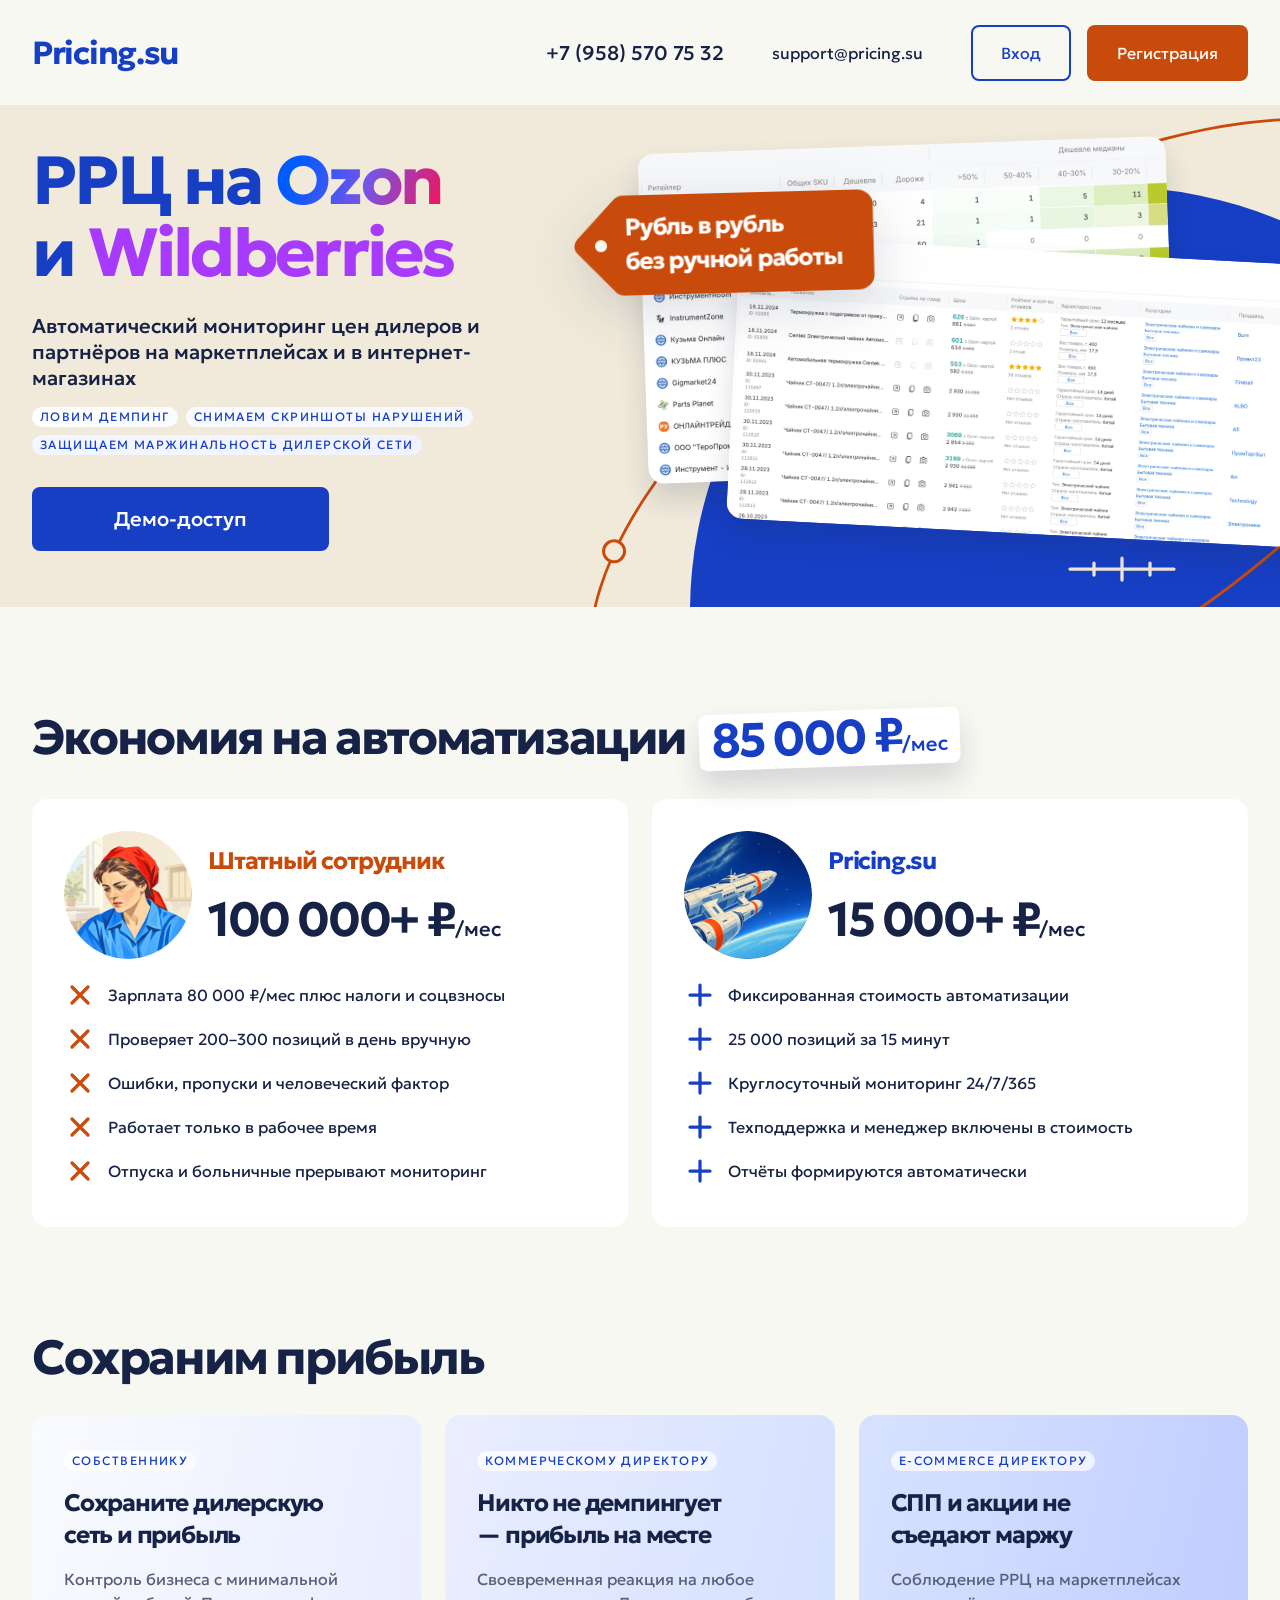
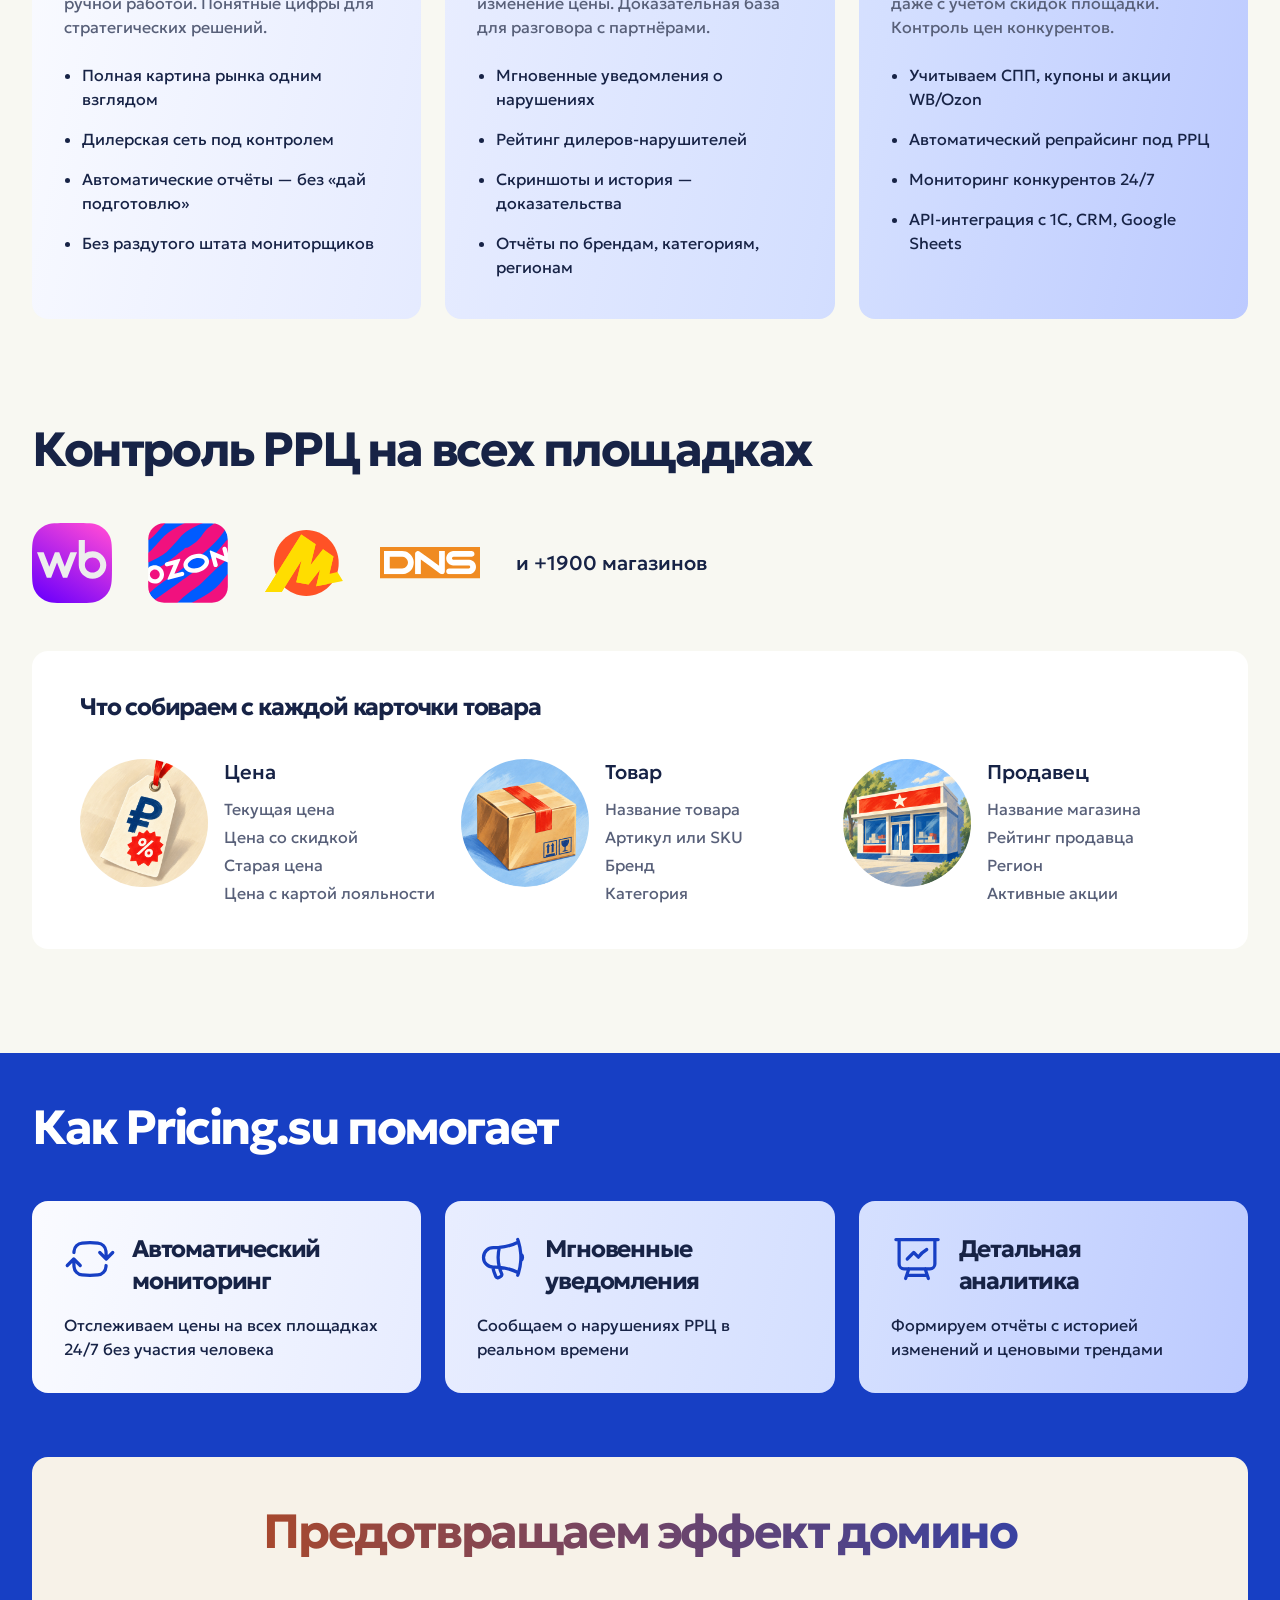
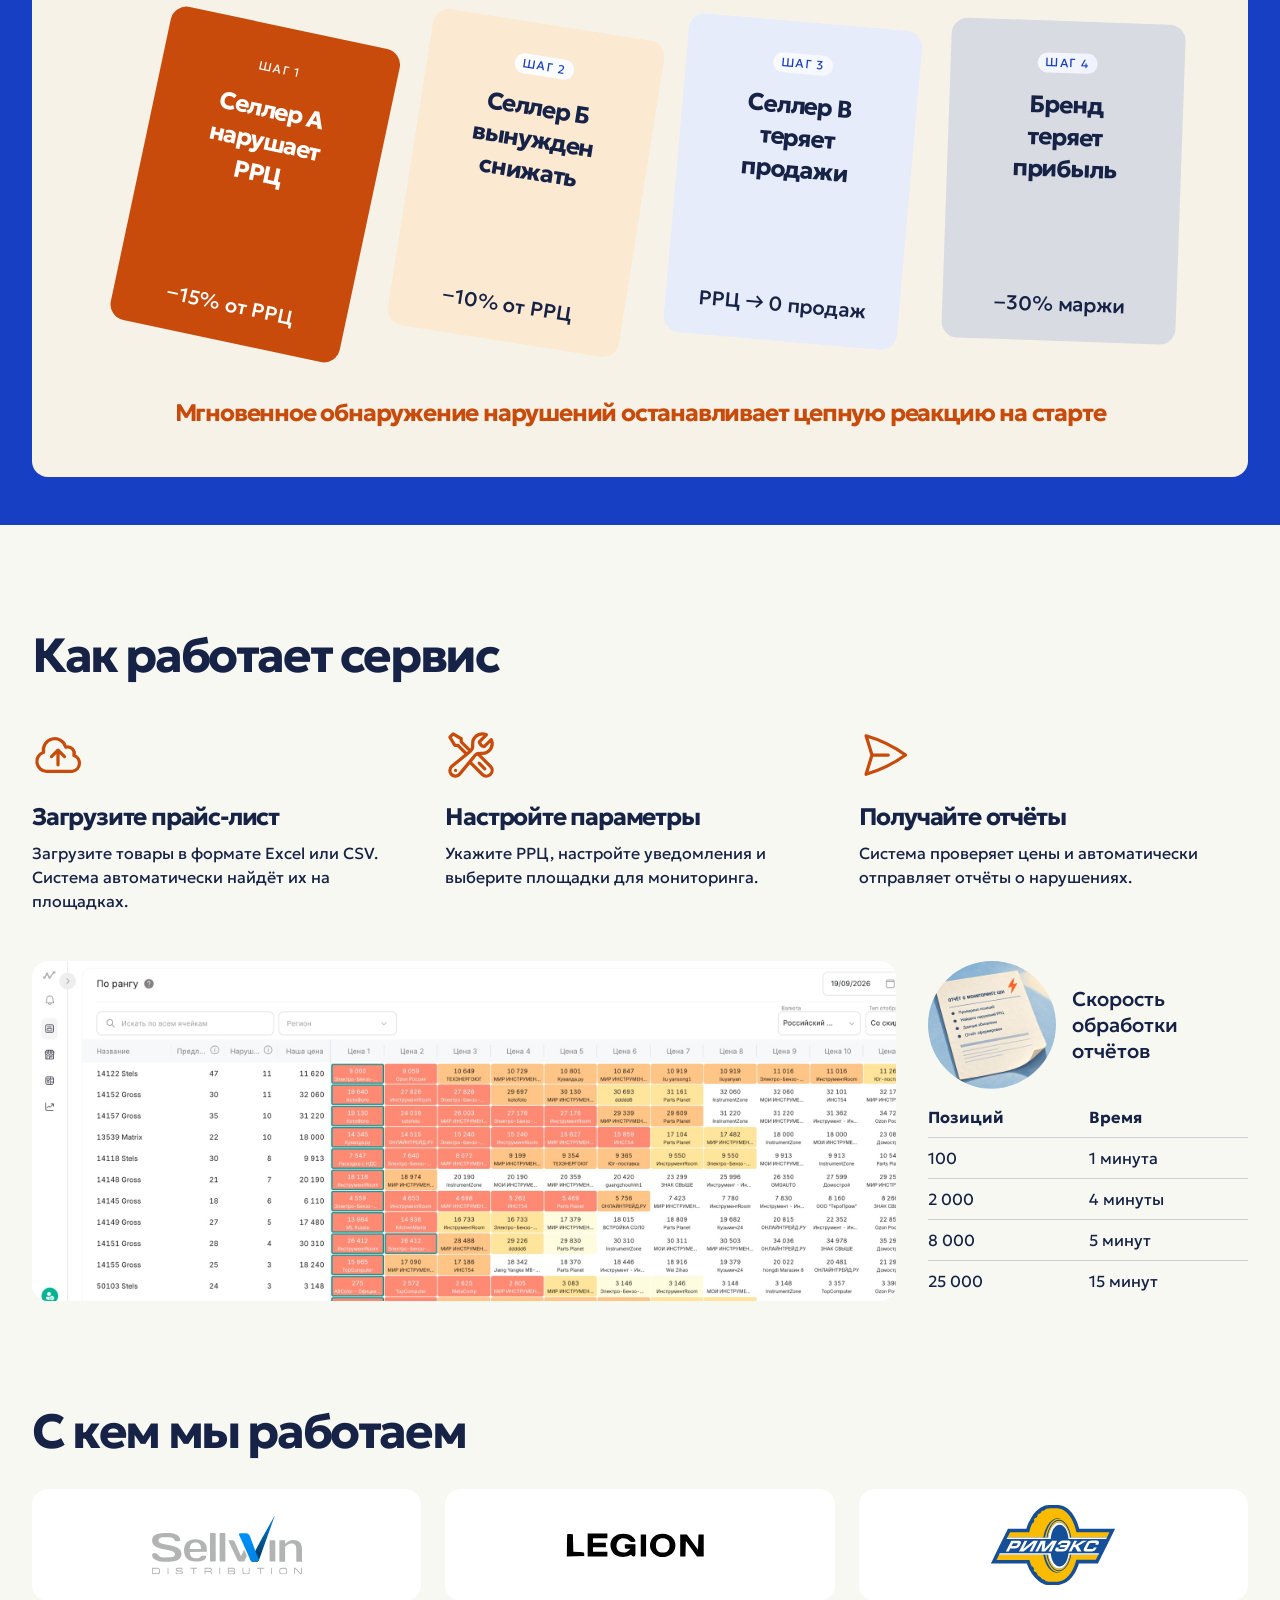
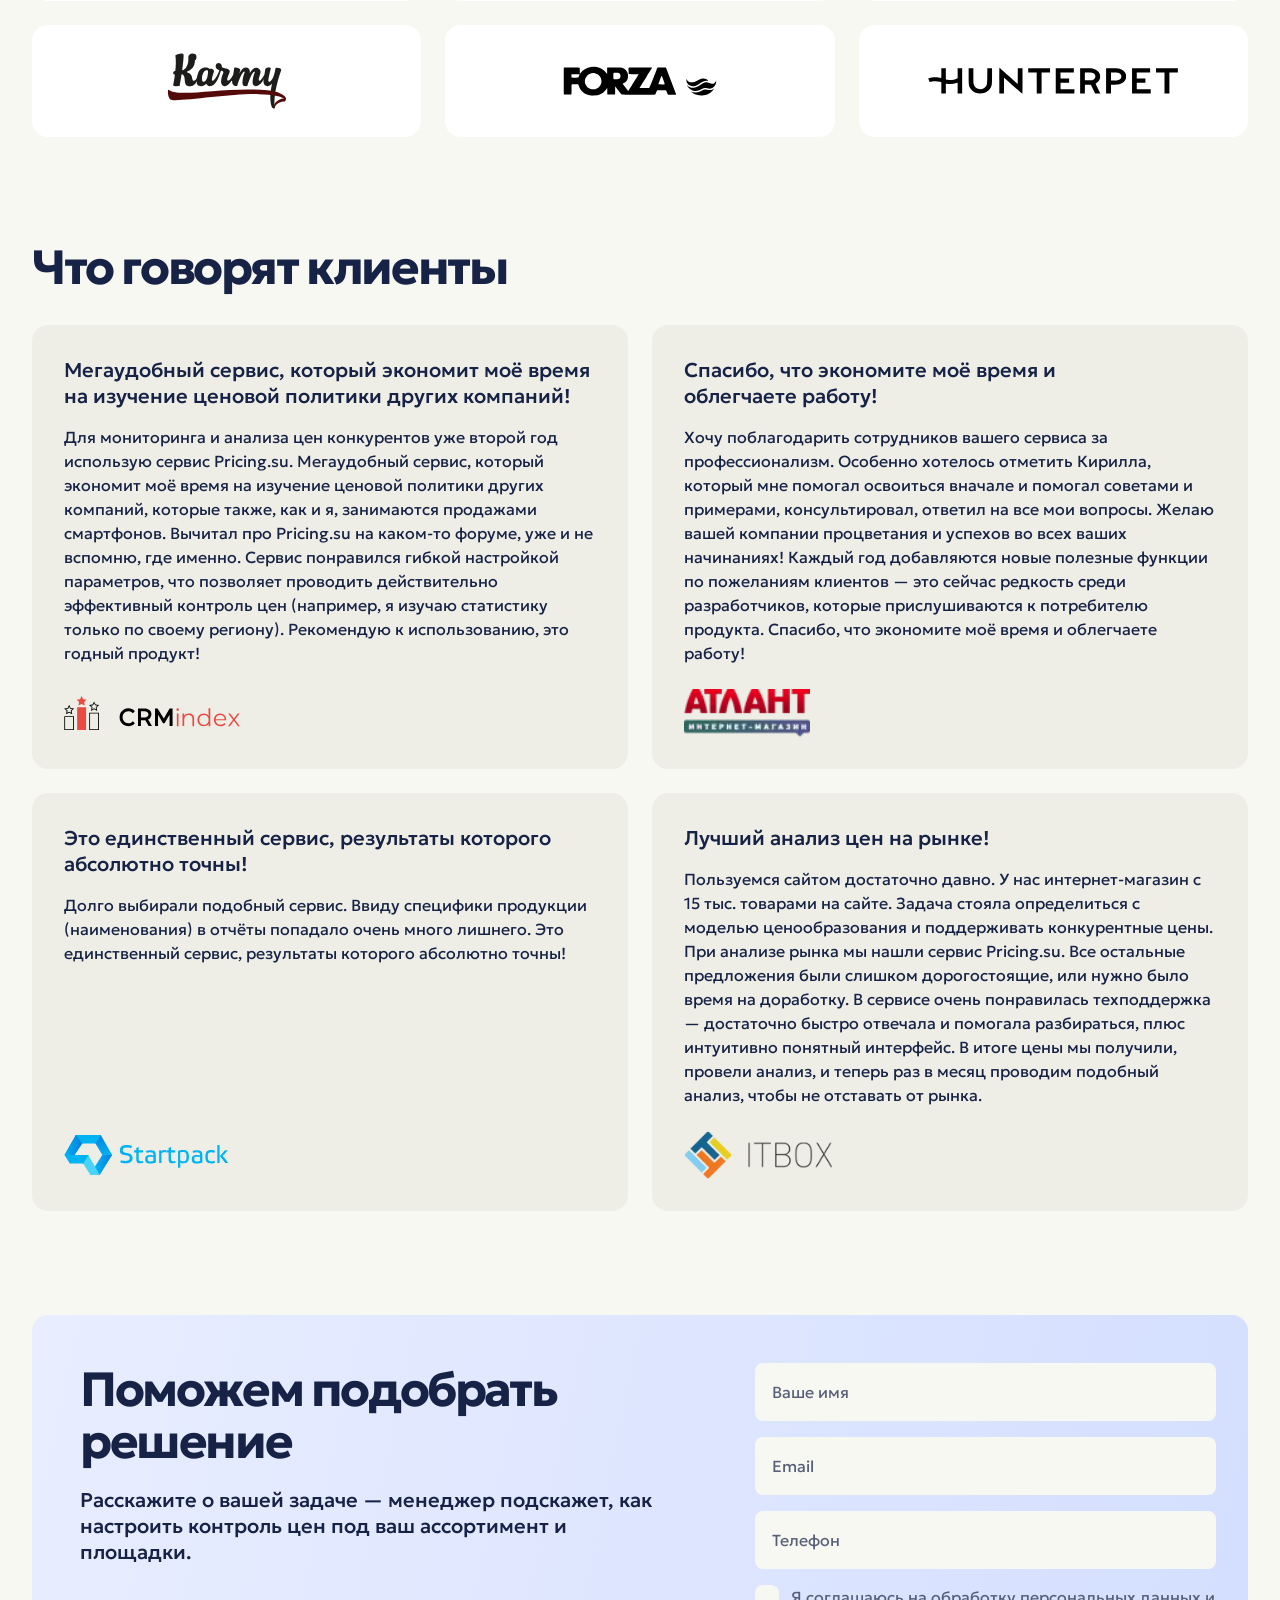
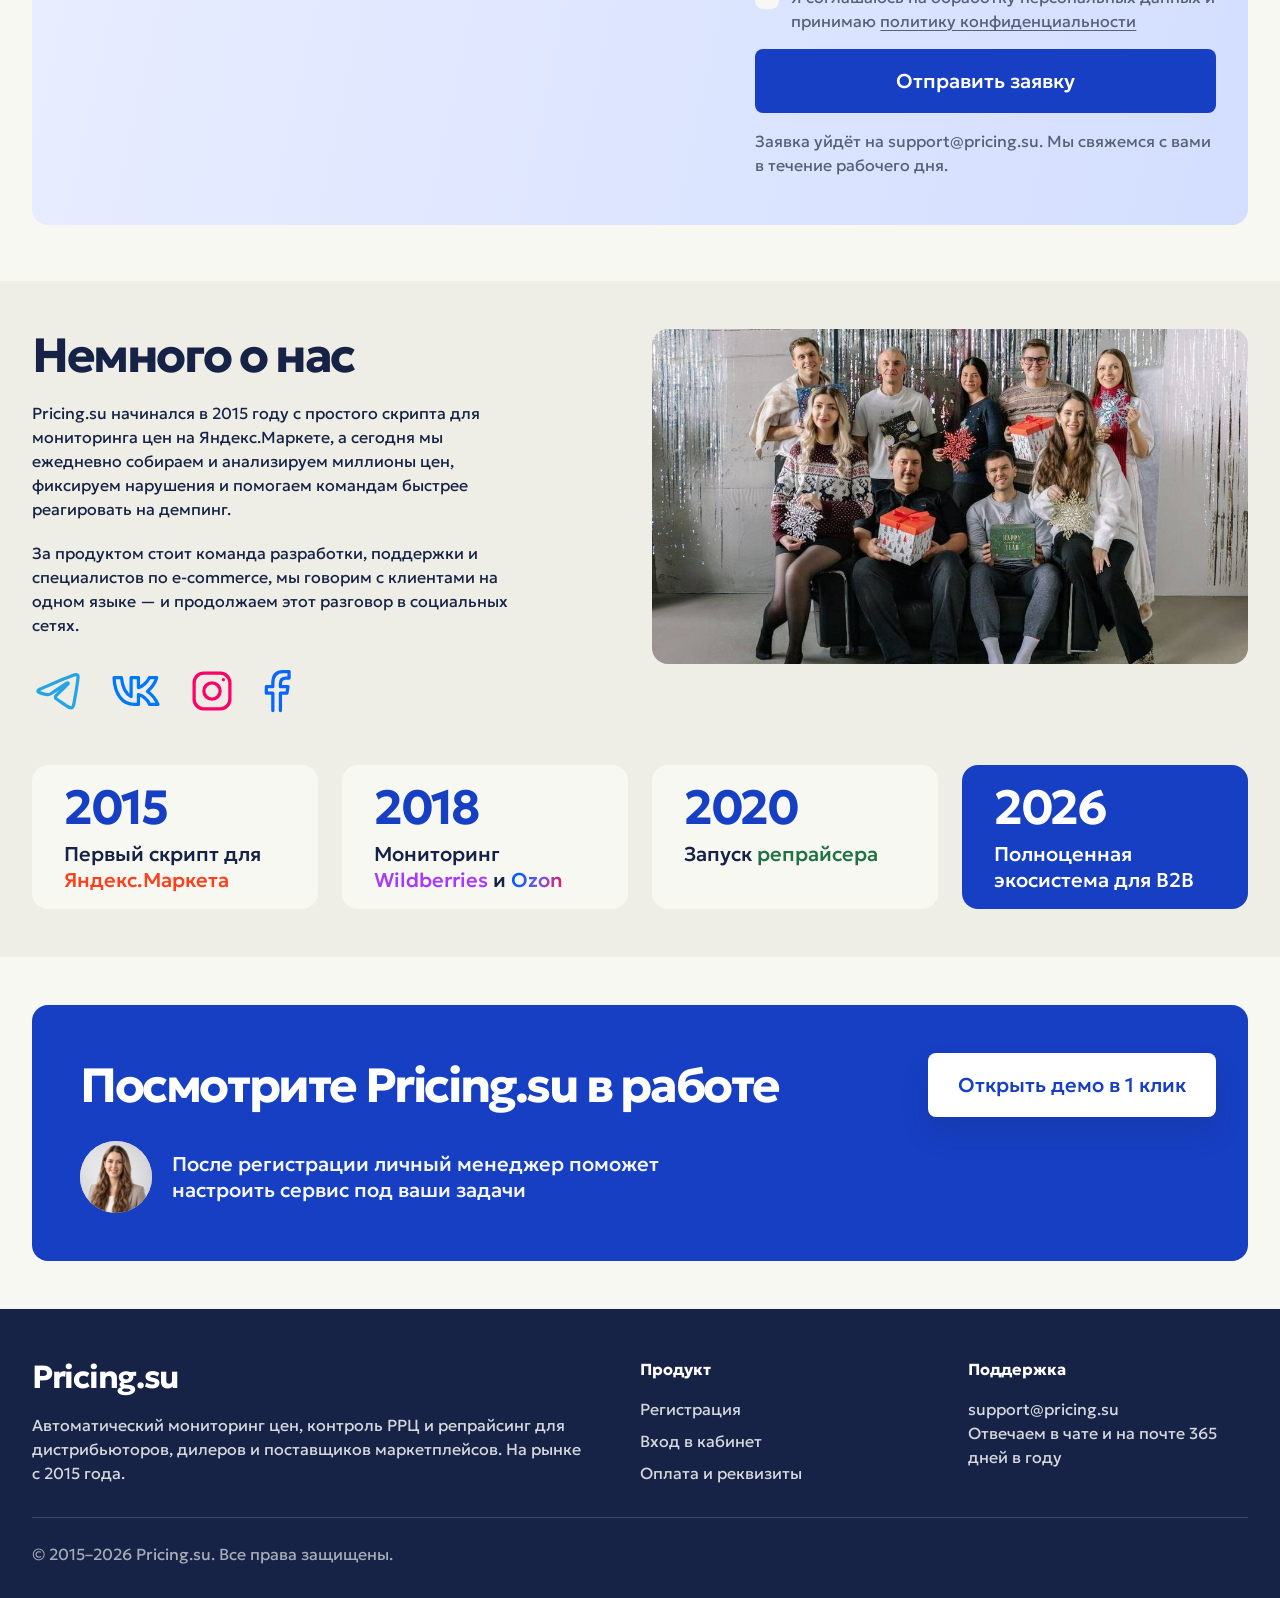
==== commit 616b461e: "Обновить preview" ====
--- a/index2.html
+++ b/index2.html
@@ -212,6 +212,17 @@
 .term-card:first-child p { color: inherit; }
 
 /* Clients */
+.clients-logo-grid { display: grid; grid-template-columns: repeat(3, minmax(0, 1fr)); gap: var(--grid-gap); list-style: none; margin: 0; padding: 0; }
+.clients-logo-item { display: flex; align-items: center; justify-content: center; min-height: 112px; padding: var(--card-padding); border-radius: var(--radius-panel); background: #fff; overflow: visible; }
+.clients-logo-mark { display: flex; align-items: center; justify-content: center; width: 176px; height: 48px; flex-shrink: 0; overflow: visible; }
+.clients-logo-mark img { display: block; width: 100%; height: 100%; object-fit: contain; object-position: center; transform: scale(var(--client-logo-scale, 1)); transform-origin: center; }
+.clients-logo-mark--sellwin { --client-logo-scale: 1.23; }
+.clients-logo-mark--legion { --client-logo-scale: 3.16; }
+.clients-logo-mark--rimex { --client-logo-scale: 1.68; }
+.clients-logo-mark--karmy { --client-logo-scale: 2.58; }
+.clients-logo-mark--forza { --client-logo-scale: 0.87; }
+.clients-logo-mark--hunterpet { --client-logo-scale: 1.43; }
+
 /* Reviews */
 .reviews-grid { display: grid; grid-template-columns: repeat(2, minmax(0, 1fr)); gap: var(--grid-gap); margin: 0; }
 .review-card { display: flex; flex-direction: column; padding: var(--card-padding); border-radius: var(--radius-panel); background: var(--surface-section); text-align: left; }
@@ -374,15 +385,24 @@
 /* Same surface: one gap between blocks, padding at junctions collapses. */
 #economy + #audience,
 #audience + #platforms,
-#how + #industries,
 #industries + #lead {
   margin-top: var(--block-gap);
   padding-top: 0;
 }
 #economy:has(+ #audience),
 #audience:has(+ #platforms),
-#how:has(+ #industries),
 #industries:has(+ #lead) { padding-bottom: 0; }
+#how + #clients,
+#clients + #industries,
+#terms + #clients {
+  margin-top: var(--block-gap);
+  padding-top: 0;
+}
+#how:has(+ #clients),
+#clients:has(+ #industries),
+#terms:has(+ #clients) {
+  padding-bottom: 0;
+}
 .section-title { max-width: none; letter-spacing: var(--tracking-accent); }
 .section-subtitle { max-width: 60ch; color: var(--text-primary); margin-bottom: 48px; }
 .hero {
@@ -516,6 +536,8 @@
 .pain-card p, .pain-card .now { font: var(--type-body); }
 .pain-card .now { color: var(--text-secondary); }
 .audience-grid { grid-template-columns: repeat(3, minmax(0, 1fr)); gap: 24px; align-items: stretch; }
+.clients-logo-grid,
+.reviews-grid { gap: 24px; }
 .ui-card, .ui-card:nth-child(2), .ui-card:nth-child(3) { padding: var(--card-padding); color: var(--text-primary); background: var(--surface-secondary); }
 :is(#audience, #consequences) .audience-grid > .ui-card {
   background-image: linear-gradient(102deg, var(--aud-tone-a) 0%, var(--aud-tone-b) 33.33%, var(--aud-tone-c) 66.66%, var(--aud-tone-d) 100%);
@@ -578,6 +600,7 @@
 .feat-card:first-child p { color: var(--text-inverse); }
 .feat-card:nth-child(5) p { color: var(--text-inverse); }
 .terms .section-title { max-width: none; }
+.clients .section-title { max-width: none; }
 .terms-grid { display: block; }
 .terms-cards { display: grid; grid-template-columns: repeat(3, 1fr); gap: 24px; }
 .term-card, .term-card:first-child { padding: 0; background: none; color: var(--text-primary); }
@@ -1084,6 +1107,9 @@
   .pain-grid, .audience-grid, .feat-grid, .terms-cards, .gallery-grid, .foot-grid {
     grid-template-columns: repeat(2, minmax(0, 1fr));
   }
+  .clients-logo-grid { grid-template-columns: repeat(2, minmax(0, 1fr)); }
+  .clients-logo-item { min-width: 0; overflow: hidden; }
+  .clients-logo-mark { width: min(100%, 176px); max-width: 100%; }
   #how .metrics > div { width: fit-content; max-width: 100%; }
   #how .metrics-table { width: auto; max-width: 36ch; }
   .feat-card:first-child, .feat-card:nth-child(5), .feat-card:nth-child(8) { grid-column: span 2; }
@@ -1112,6 +1138,9 @@
     padding-inline: var(--page-gutter);
   }
 }
+@media (min-width: 768px) and (max-width: 959px) {
+  .reviews-grid { grid-template-columns: minmax(0, 1fr); }
+}
 @media (max-width: 767px) {
   :root {
     --display-size: 40px;
@@ -1180,7 +1209,7 @@
   .hero-cta { flex-direction: column; align-items: stretch; }
   .hero-cta .btn { max-width: none; width: 100%; }
   .metrics-grid { grid-template-columns: minmax(0, 1fr); gap: 24px; }
-  .pain-grid, .audience-grid, .feat-grid, .terms-cards, .reviews-grid, .how-grid, .gallery-grid, .foot-grid,
+  .pain-grid, .audience-grid, .feat-grid, .terms-cards, .reviews-grid, .clients-logo-grid, .how-grid, .gallery-grid, .foot-grid,
   #how .how-grid, #how .how-layout .how-grid, #how .how-showcase, #economy .about-text, .platform-data-groups, .about-grid {
     grid-template-columns: minmax(0, 1fr);
   }
@@ -1584,6 +1613,21 @@
   </div>
 </section>
 
+<!-- CLIENTS -->
+<section class="clients" id="clients">
+  <div class="container">
+    <h2 class="section-title">С кем мы работаем</h2>
+    <ul class="clients-logo-grid" aria-label="Клиенты Pricing.su">
+      <li class="clients-logo-item"><span class="clients-logo-mark clients-logo-mark--sellwin"><img src="assets/client-logo-sellwin.svg" alt="Sellwin" width="176" height="48" loading="eager"></span></li>
+      <li class="clients-logo-item"><span class="clients-logo-mark clients-logo-mark--legion"><img src="assets/client-logo-legion.svg" alt="Легион" width="176" height="48" loading="eager"></span></li>
+      <li class="clients-logo-item"><span class="clients-logo-mark clients-logo-mark--rimex"><img src="assets/client-logo-rimex.svg" alt="Римекс" width="176" height="48" loading="eager"></span></li>
+      <li class="clients-logo-item"><span class="clients-logo-mark clients-logo-mark--karmy"><img src="assets/client-logo-karmy.svg" alt="Karmy" width="176" height="48" loading="eager"></span></li>
+      <li class="clients-logo-item"><span class="clients-logo-mark clients-logo-mark--forza"><img src="assets/client-logo-forza.svg" alt="Forza" width="176" height="48" loading="eager"></span></li>
+      <li class="clients-logo-item"><span class="clients-logo-mark clients-logo-mark--hunterpet"><img src="assets/client-logo-hunterpet.svg" alt="HunterPet" width="176" height="48" loading="eager"></span></li>
+    </ul>
+  </div>
+</section>
+
 <!-- REVIEWS -->
 <section id="industries">
   <div class="container">
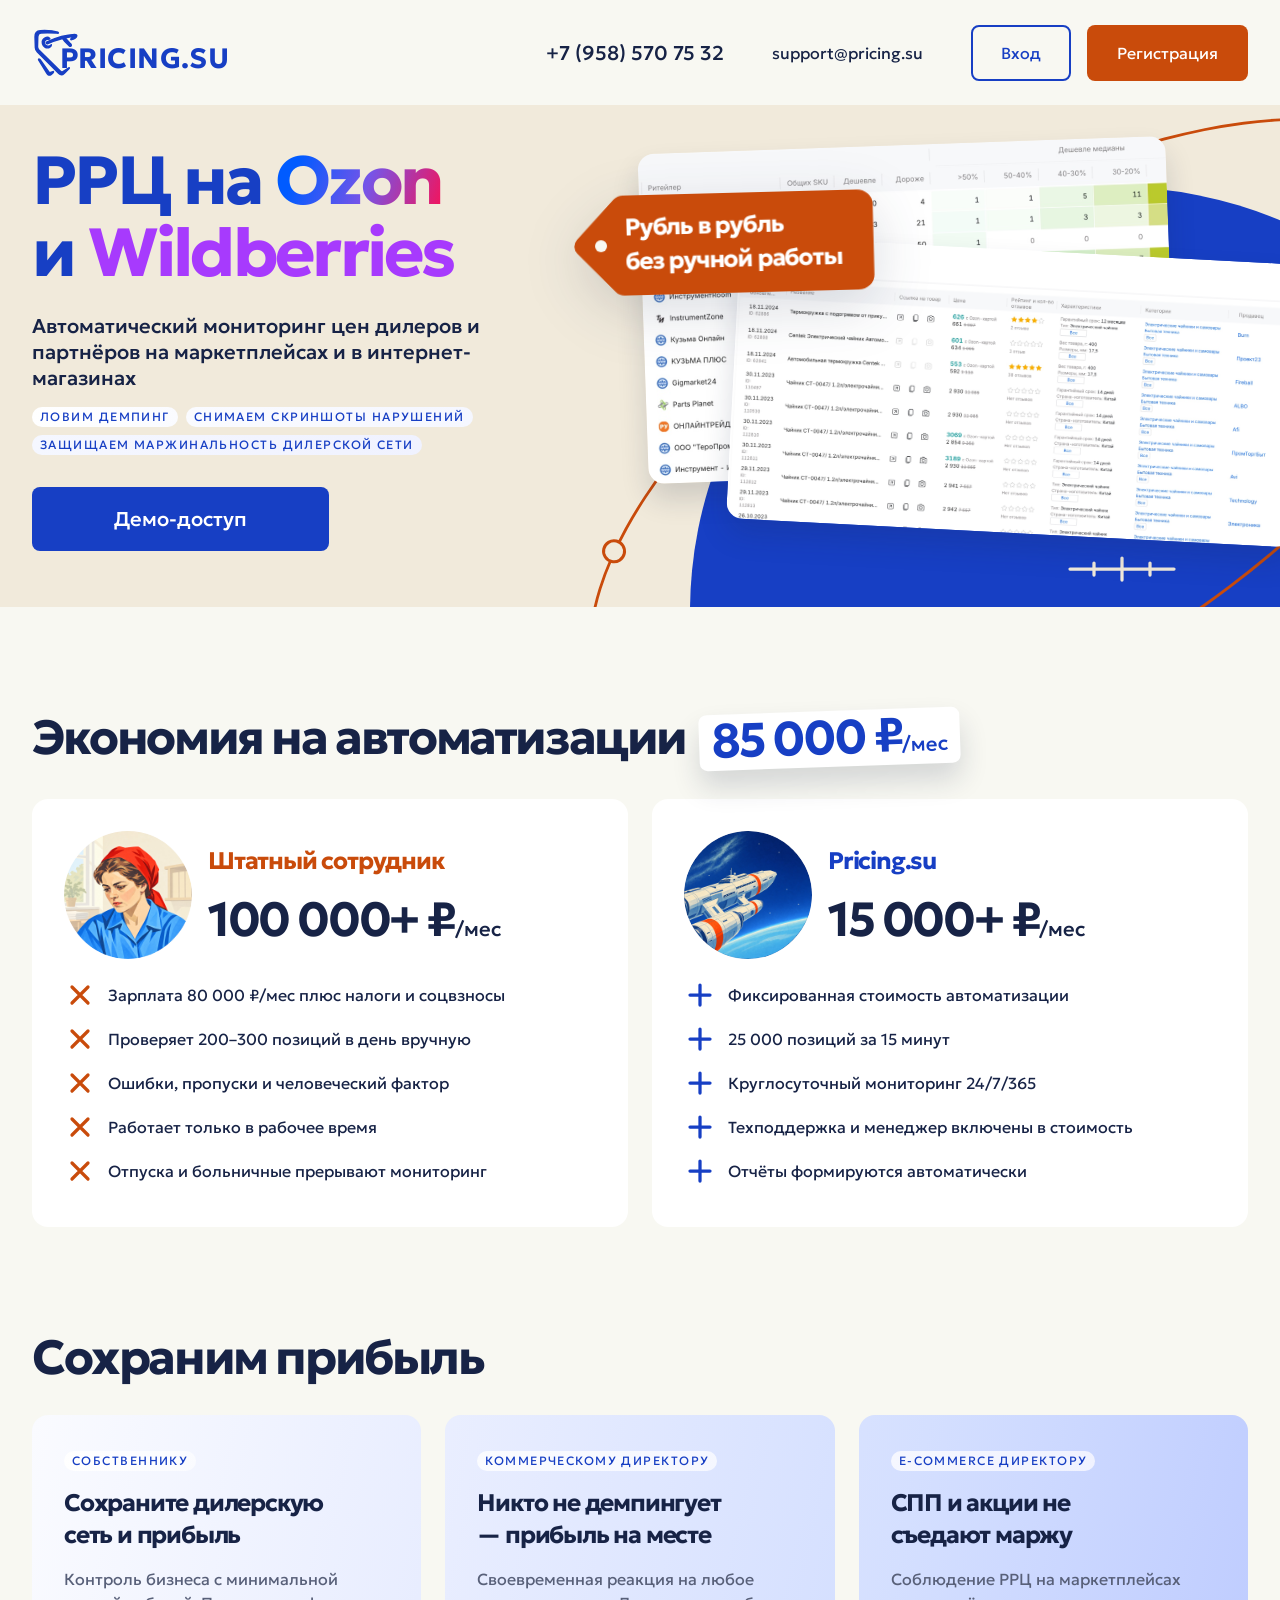
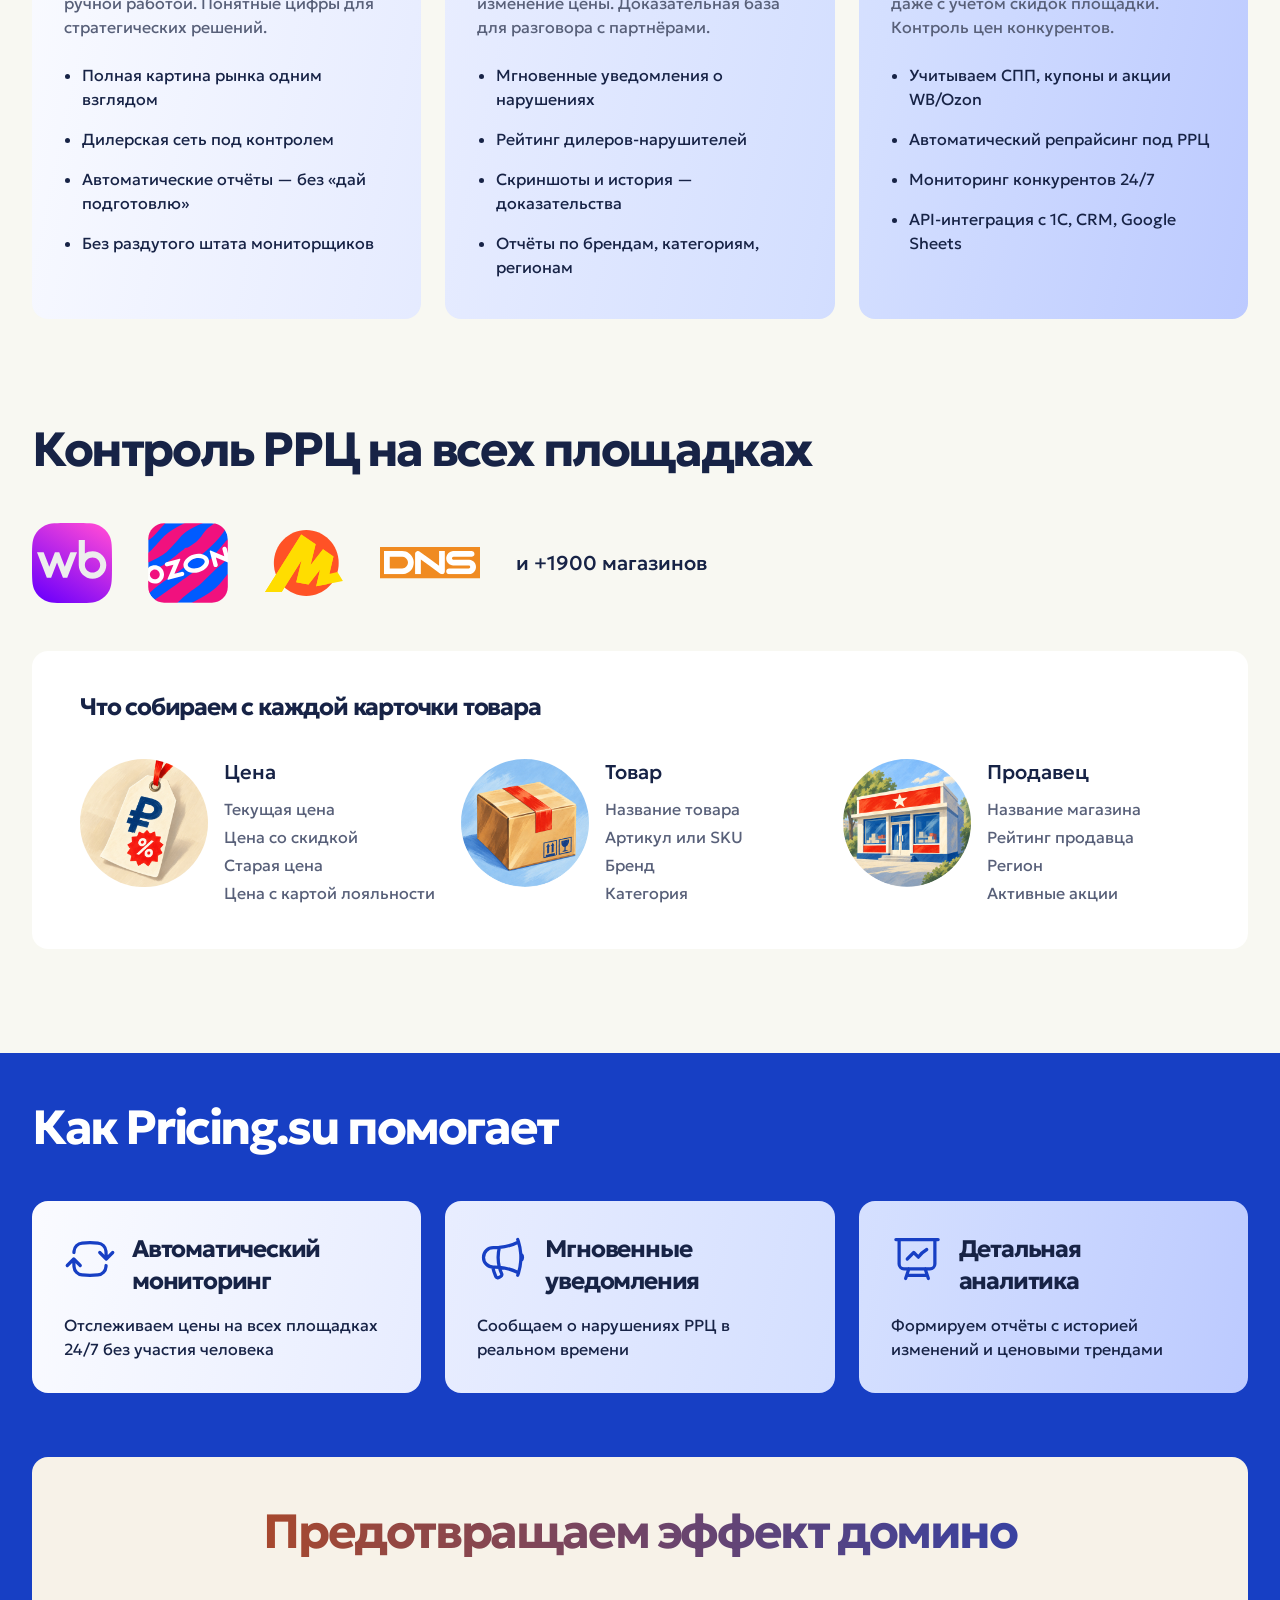
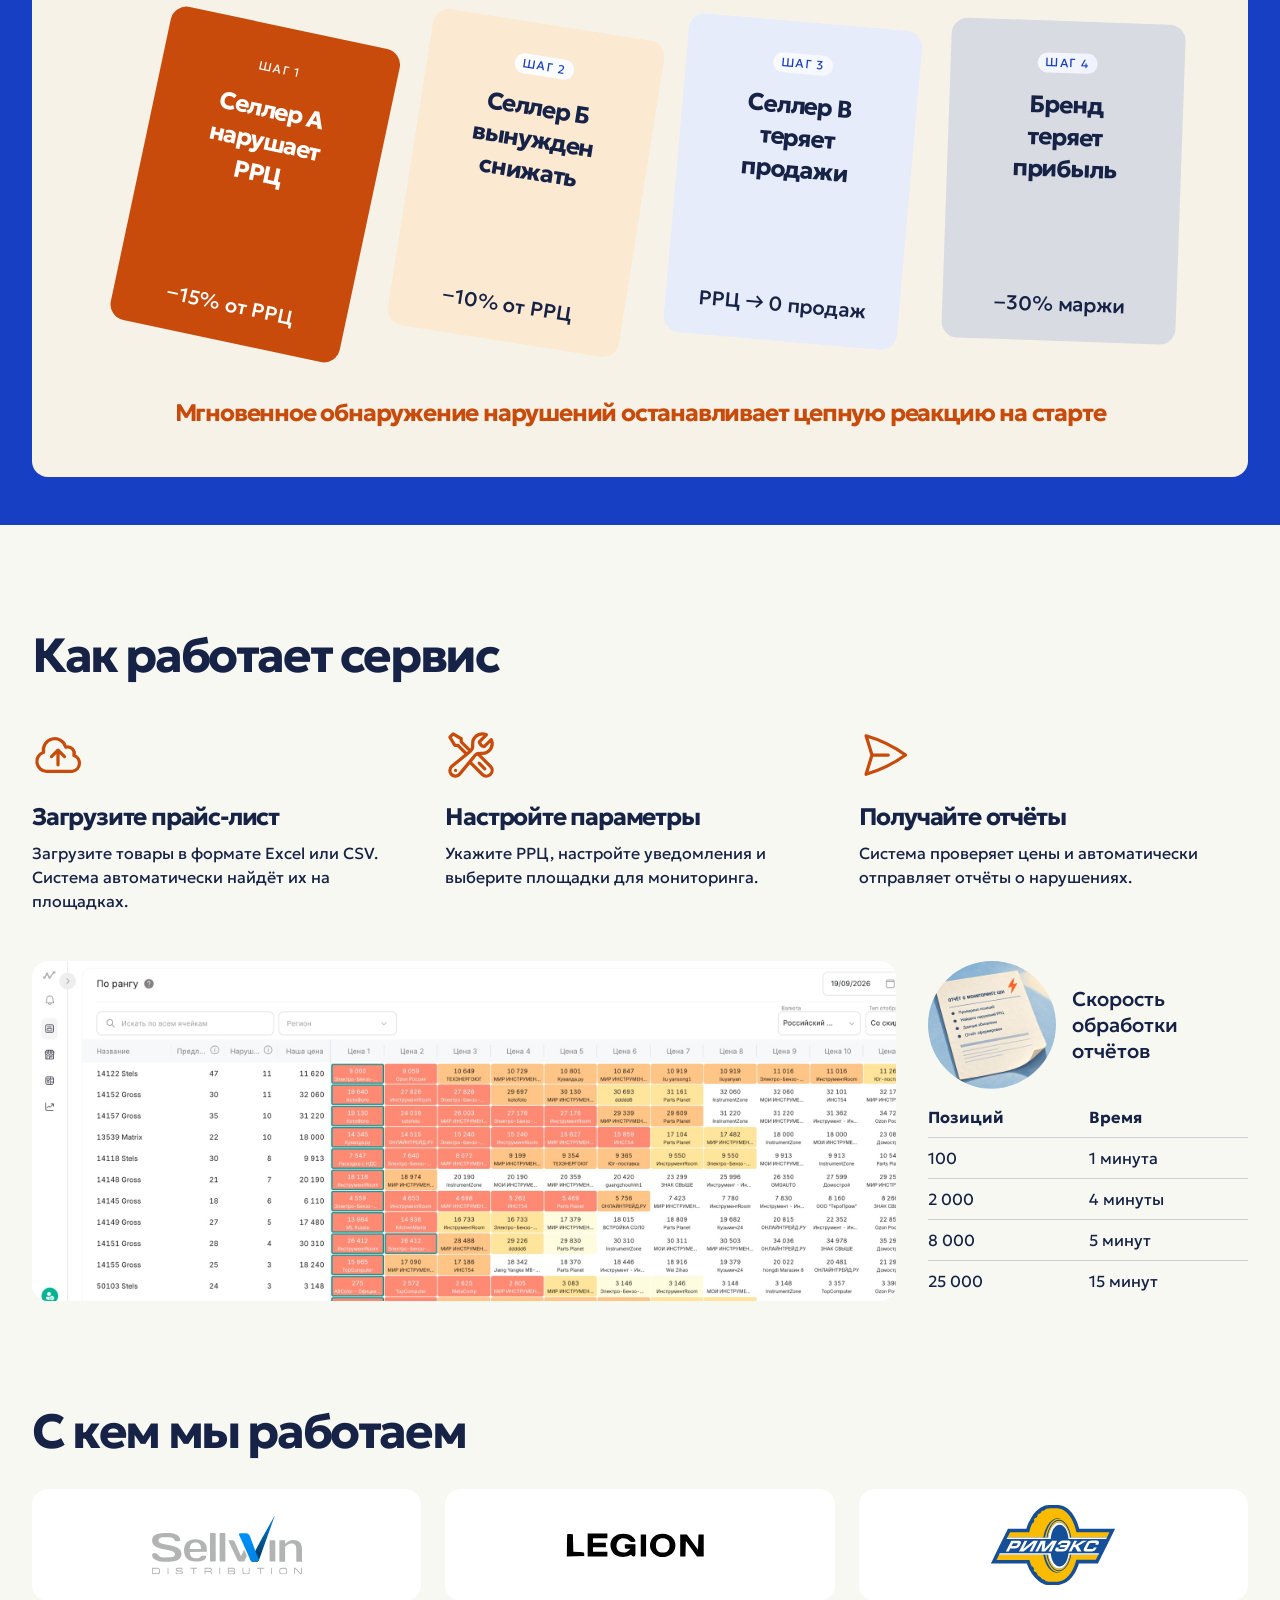
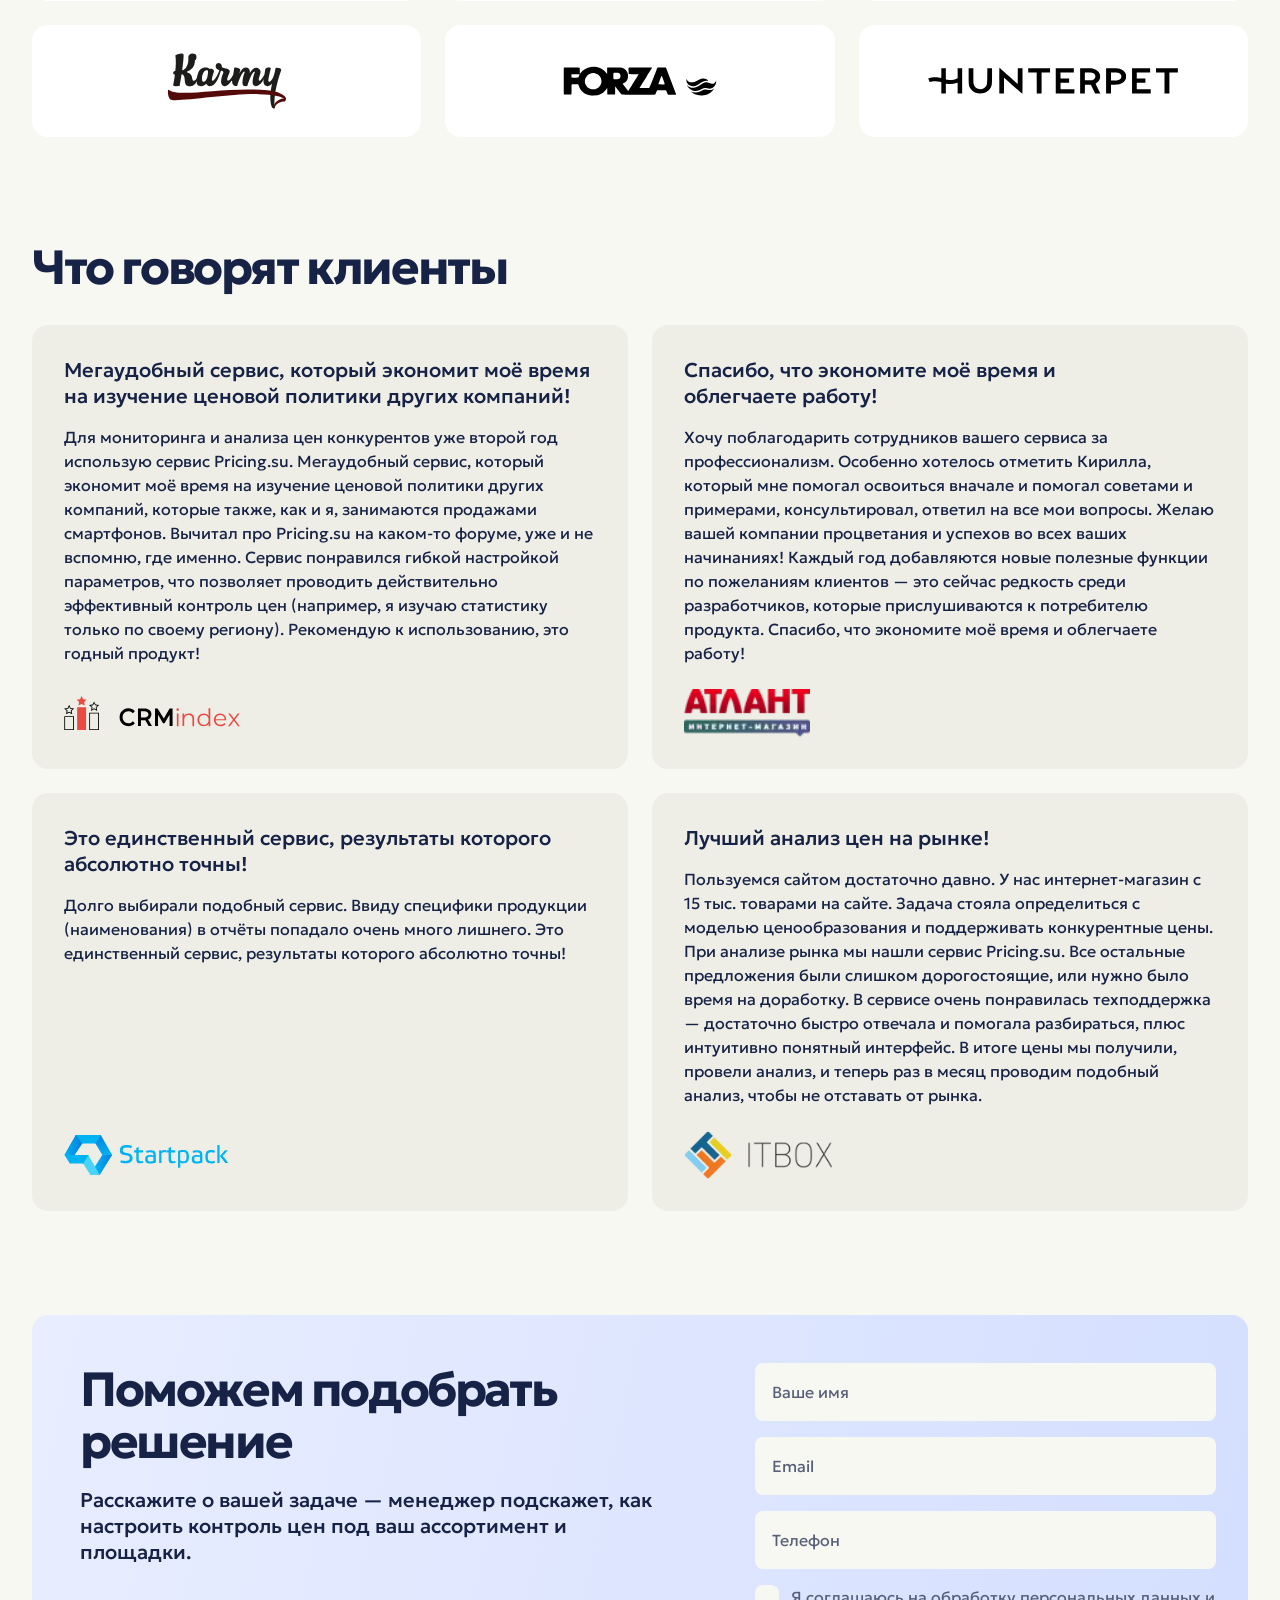
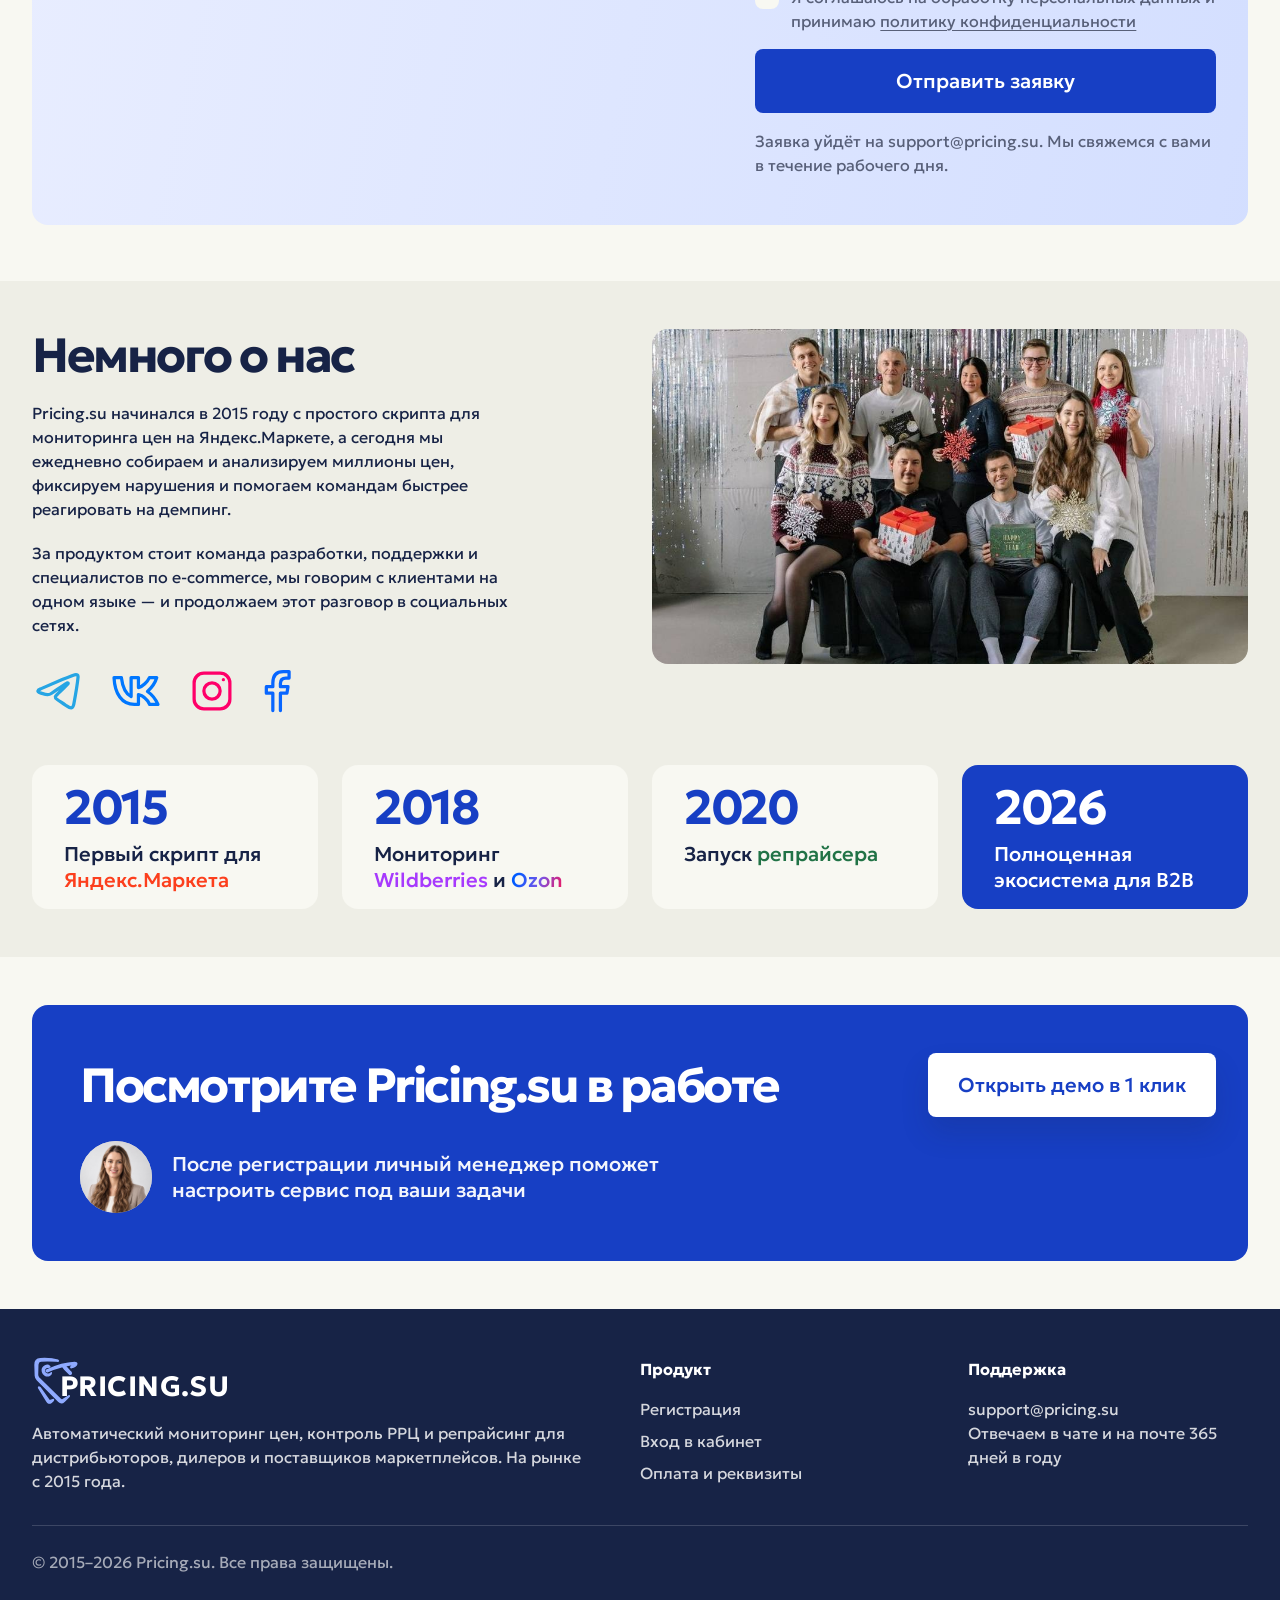
==== commit 50df0541: "Обновить preview" ====
--- a/index2.html
+++ b/index2.html
@@ -139,7 +139,11 @@
 header.is-scrolled { box-shadow: 0 8px 28px rgb(23 35 70 / 8%); transform: translateZ(0); }
 .header-scroll-sentinel { height: 1px; pointer-events: none; visibility: hidden; }
 .header-inner { display: flex; align-items: center; justify-content: space-between; padding-top: var(--space-2); padding-bottom: var(--space-2); gap: var(--space-2); }
-.logo { display: flex; align-items: center; }
+.logo { display: flex; align-items: center; gap: 0; }
+.logo-mark { display: block; width: 48px; height: 48px; flex: 0 0 auto; color: var(--surface-accent); overflow: visible; }
+.logo-wordmark { position: relative; margin-left: -20px; transform: translateY(6px); font-size: 28px; line-height: 36px; letter-spacing: .015em; text-transform: uppercase; white-space: nowrap; }
+.foot-brand .logo-mark { color: #8faaff; }
+.foot-brand:has(.logo-mark) { gap: 0; }
 .header-contacts { display: flex; align-items: center; gap: var(--space-5); flex-wrap: wrap; }
 .header-contacts .email { color: var(--text-primary); }
 .header-contacts .phone { font: var(--type-subtitle); letter-spacing: normal; color: var(--text-primary); }
@@ -160,8 +164,6 @@
   display: block; width: 100%; max-width: 100%; height: auto; aspect-ratio: 1;
   background: var(--surface-section); border: 1px solid var(--border-default); border-radius: 0;
 }
-.logo img { width: 48px; }
-
 /* Hero and metrics */
 .hero { padding-top: var(--hero-top); margin-bottom: var(--hero-bottom); }
 .hero-grid { display: grid; grid-template-columns: 1.4fr 1fr; gap: var(--grid-gap); align-items: center; }
@@ -297,7 +299,7 @@
 .foot-col h4 { margin-bottom: var(--space-2); }
 .foot-col a, .foot-col p { color: var(--text-primary); display: block; }
 .foot-col a + a { margin-top: var(--space-1); }
-.foot-brand { margin-bottom: var(--space-2); }
+.foot-brand { display: flex; align-items: center; gap: 10px; margin-bottom: var(--space-2); }
 .foot-bottom { padding-top: var(--space-3); }
 
 /* Poster / price-label visual layer. Desktop composition: 1440px. */
@@ -1173,7 +1175,9 @@
     padding: 12px 0;
     gap: 10px 12px;
   }
-  .logo { grid-column: 1; grid-row: 1; white-space: nowrap; }
+  .logo { grid-column: 1; grid-row: 1; gap: 0; white-space: nowrap; font-size: 26px; line-height: 32px; }
+  .logo .logo-mark { width: 40px; height: 40px; }
+  .logo .logo-wordmark { margin-left: -18px; transform: translateY(4px); font-size: 23px; line-height: 30px; }
   .header-contacts { display: contents; flex: unset; min-width: 0; }
   .header-contacts .phone {
     grid-column: 1;
@@ -1193,7 +1197,7 @@
     text-overflow: ellipsis;
   }
   .header-actions { grid-column: 2; grid-row: 1; margin-left: 0; gap: 8px; }
-  .header-contacts .btn { min-height: 44px; padding: 10px 14px; font-size: 14px; line-height: 20px; }
+  .header-contacts .btn { min-height: 44px; padding: 10px; font-size: 14px; line-height: 20px; }
   .hero { padding: 32px 0 40px; }
   .hero-grid > div:first-child { gap: 24px; text-align: left; }
   .hero h1 { font: 700 40px/44px var(--font-family); }
@@ -1275,6 +1279,13 @@
   .manager-card { align-items: flex-start; }
   .foot-grid { grid-template-columns: minmax(0, 1fr); gap: 32px; }
 }
+@media (max-width: 389px) {
+  .header-inner { grid-template-rows: auto auto auto auto; }
+  .logo { grid-column: 1 / -1; }
+  .header-actions { grid-column: 1 / -1; grid-row: 2; justify-content: flex-start; }
+  .header-contacts .phone { grid-row: 3; }
+  .header-contacts .email { grid-row: 4; }
+}
 @media (prefers-reduced-motion: reduce) {
   html { scroll-behavior: auto; }
   .btn { transition: none; }
@@ -1291,13 +1302,18 @@
 <!-- HEADER -->
 <header>
   <div class="container header-inner">
-    <a href="#" class="logo">Pricing.su</a>
+    <a href="index.html" class="logo">
+      <svg class="logo-mark" viewBox="100 80 1080 1140" aria-hidden="true" focusable="false">
+        <use href="assets/pricing-label-rocket-flourish.svg#pricing-label-flourish"/>
+      </svg>
+      <span class="logo-wordmark">Pricing.su</span>
+    </a>
     <div class="header-contacts">
       <a href="tel:+79585707532" class="phone">+7 (958) 570 75 32</a>
       <a href="mailto:support@pricing.su" class="email">support@pricing.su</a>
       <div class="header-actions">
-        <a href="https://panel.pricing.su/login" class="btn btn-outline">Вход</a>
-        <a href="https://panel.pricing.su/login" class="btn btn-primary">Регистрация</a>
+        <a href="login.html" class="btn btn-outline">Вход</a>
+        <a href="register.html" class="btn btn-primary">Регистрация</a>
       </div>
     </div>
   </div>
@@ -1327,7 +1343,7 @@
           <span class="ui-badge ui-badge--tone-3">защищаем маржинальность дилерской сети</span>
         </div>
         <div class="hero-cta">
-          <a href="https://panel.pricing.su/login" class="btn btn-cta btn-lg" target="_blank">Демо-доступ</a>
+          <a href="login.html" class="btn btn-cta btn-lg">Демо-доступ</a>
         </div>
       </div>
       <div class="hero-media">
@@ -1716,7 +1732,7 @@
       <div class="demo-head">
         <h2>Посмотрите Pricing.su в работе</h2>
         <div class="cta-actions">
-          <a href="https://panel.pricing.su/login" class="btn btn-white btn-lg">Открыть демо в 1 клик</a>
+          <a href="login.html" class="btn btn-white btn-lg">Открыть демо в 1 клик</a>
         </div>
       </div>
       <div class="manager-card">
@@ -1732,13 +1748,18 @@
   <div class="container">
     <div class="foot-grid">
       <div class="foot-col">
-        <div class="foot-brand">Pricing.su</div>
+        <div class="foot-brand">
+          <svg class="logo-mark" viewBox="100 80 1080 1140" aria-hidden="true" focusable="false">
+            <use href="assets/pricing-label-rocket-flourish.svg#pricing-label-flourish"/>
+          </svg>
+          <span class="logo-wordmark">Pricing.su</span>
+        </div>
         <p class="foot-desc">Автоматический мониторинг цен, контроль РРЦ и репрайсинг для дистрибьюторов, дилеров и поставщиков маркетплейсов. На рынке с 2015 года.</p>
       </div>
       <div class="foot-col">
         <h4>Продукт</h4>
-        <a href="https://panel.pricing.su/login">Регистрация</a>
-        <a href="https://panel.pricing.su/login">Вход в кабинет</a>
+        <a href="register.html">Регистрация</a>
+        <a href="login.html">Вход в кабинет</a>
         <a href="https://pricing.su/bepaid.html">Оплата и реквизиты</a>
       </div>
       <div class="foot-col">
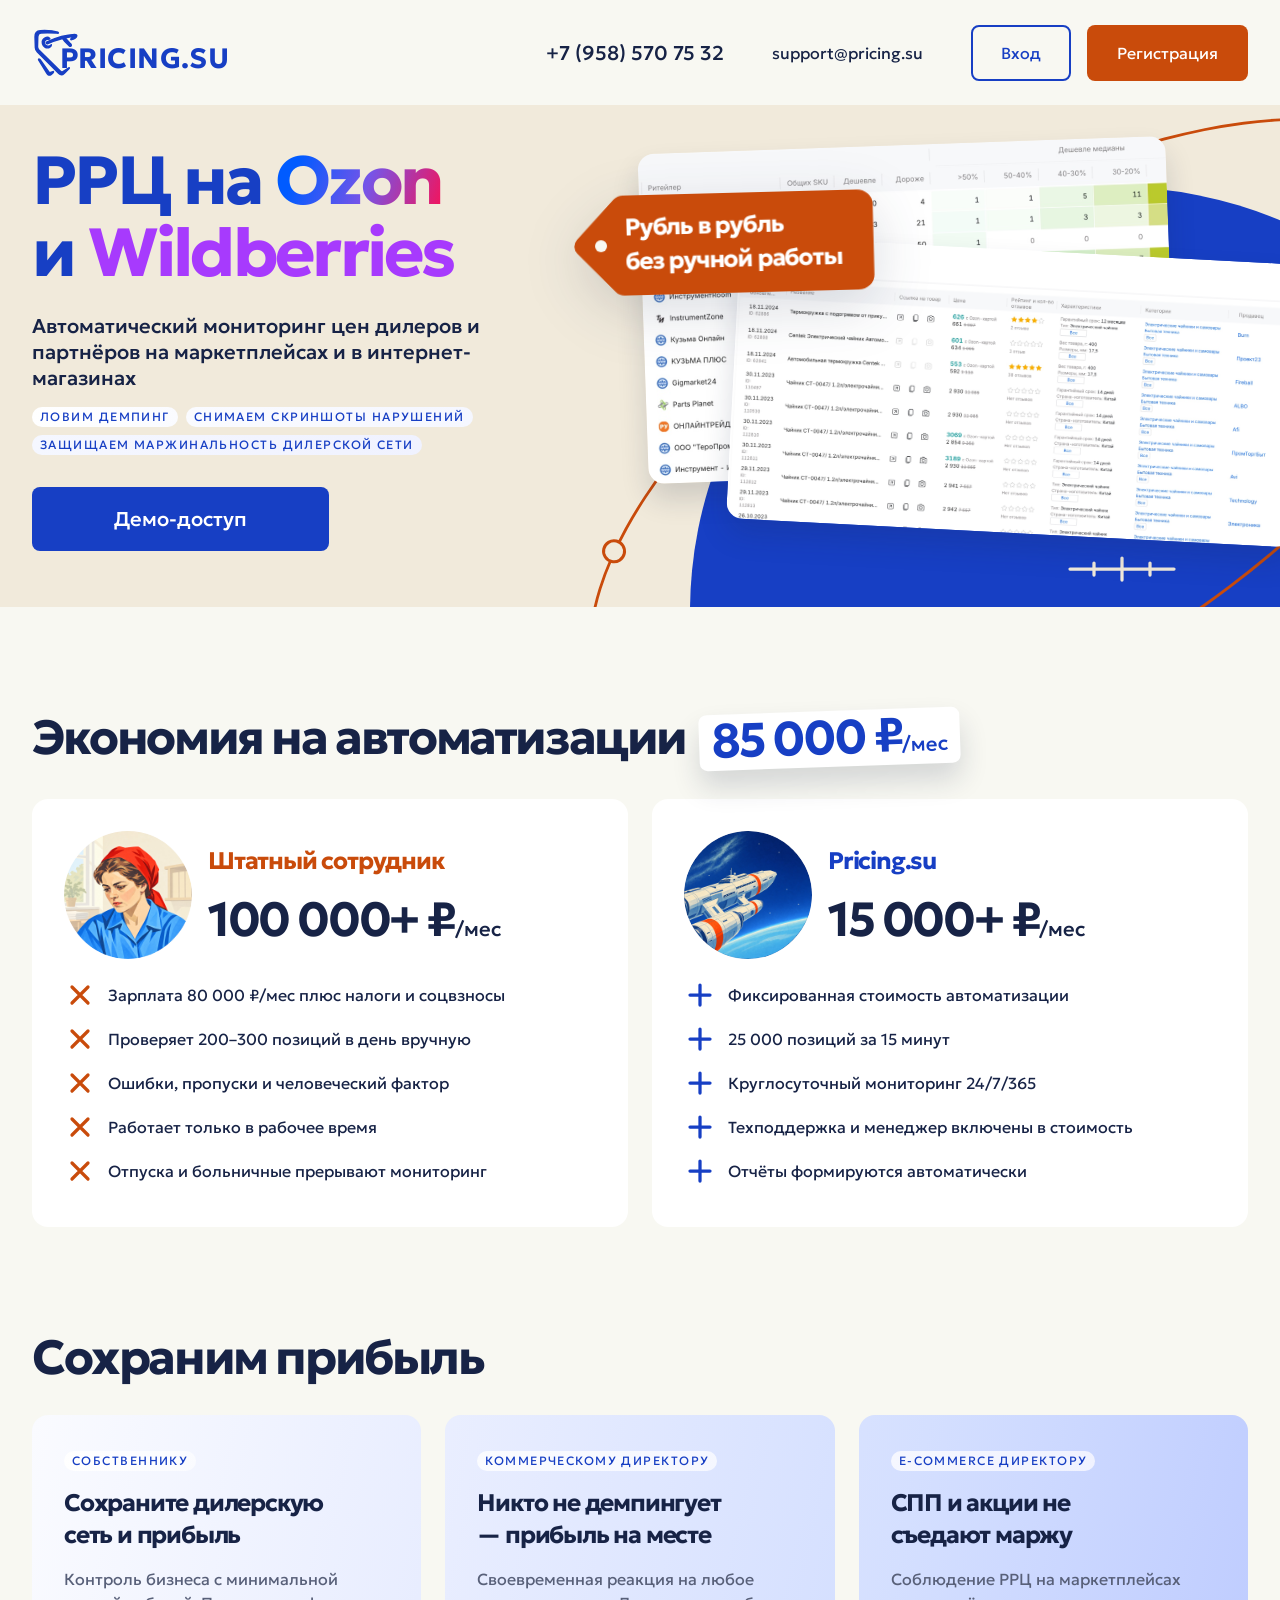
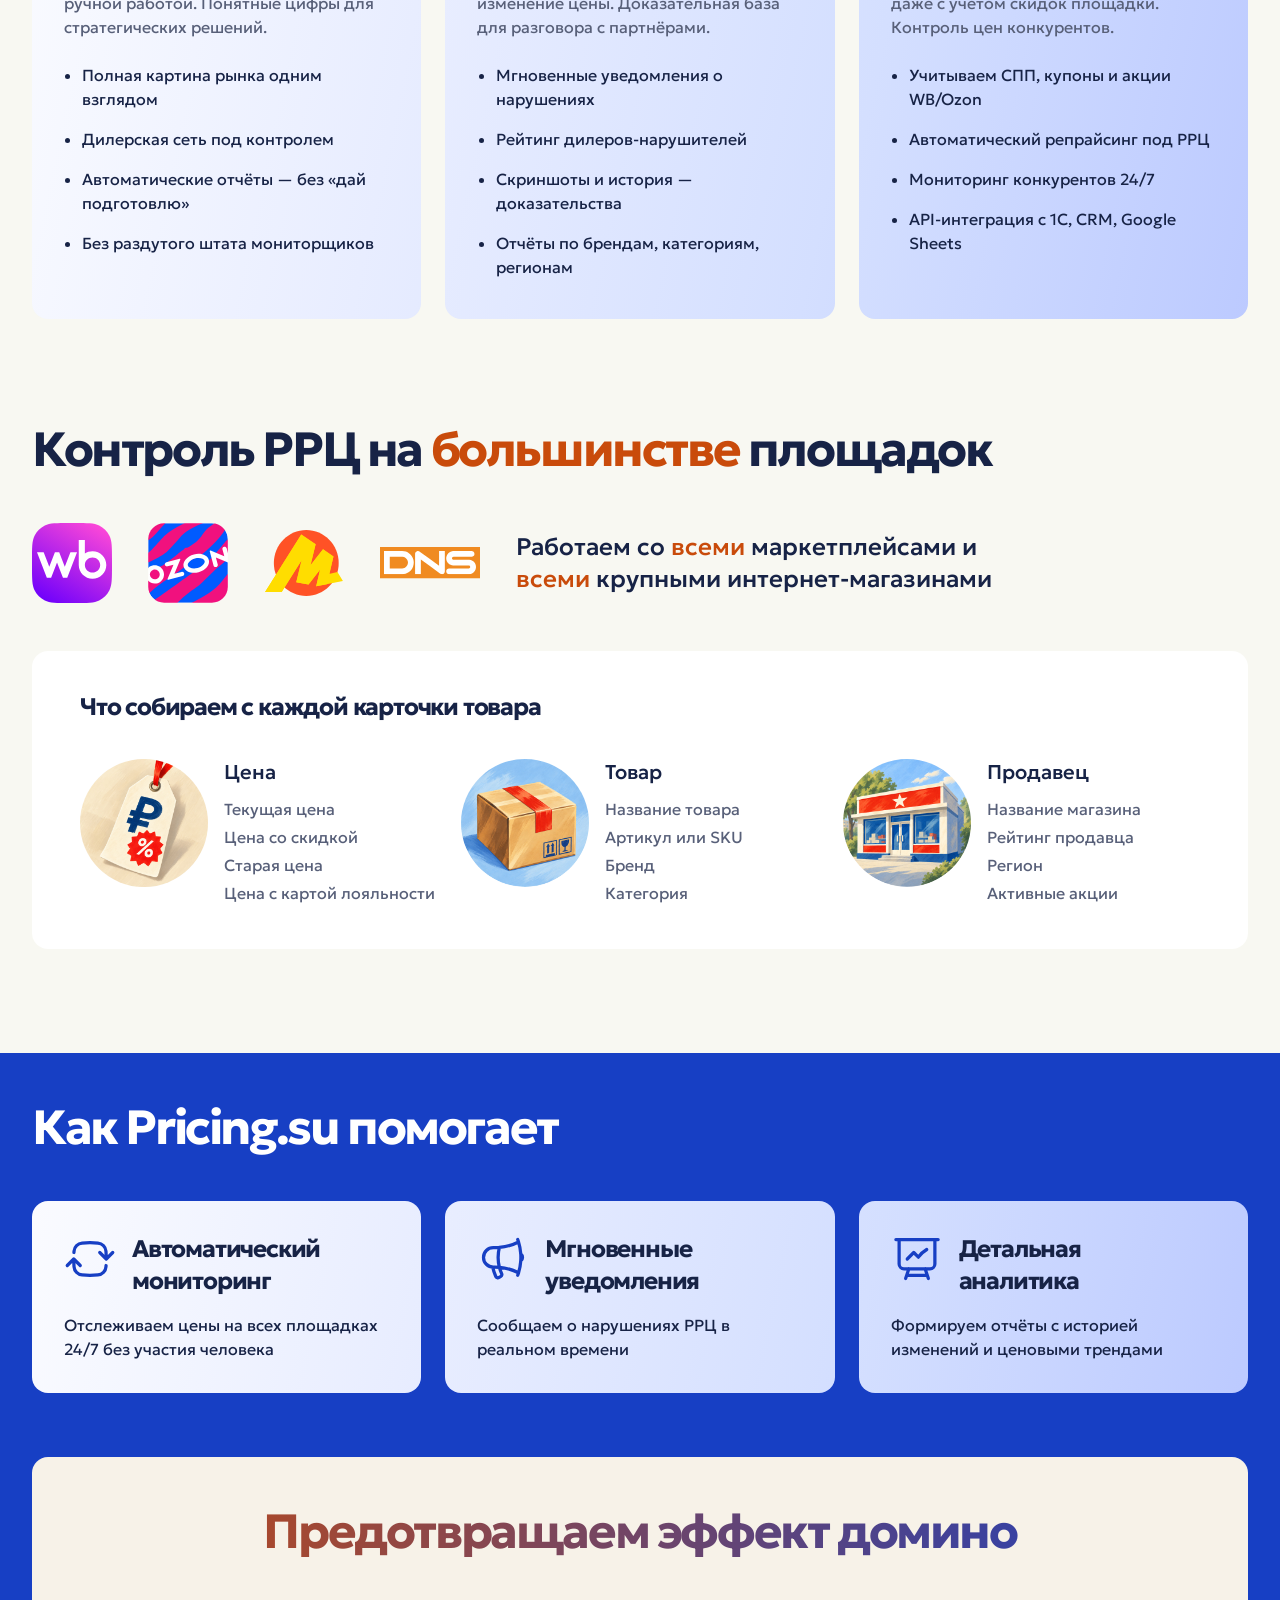
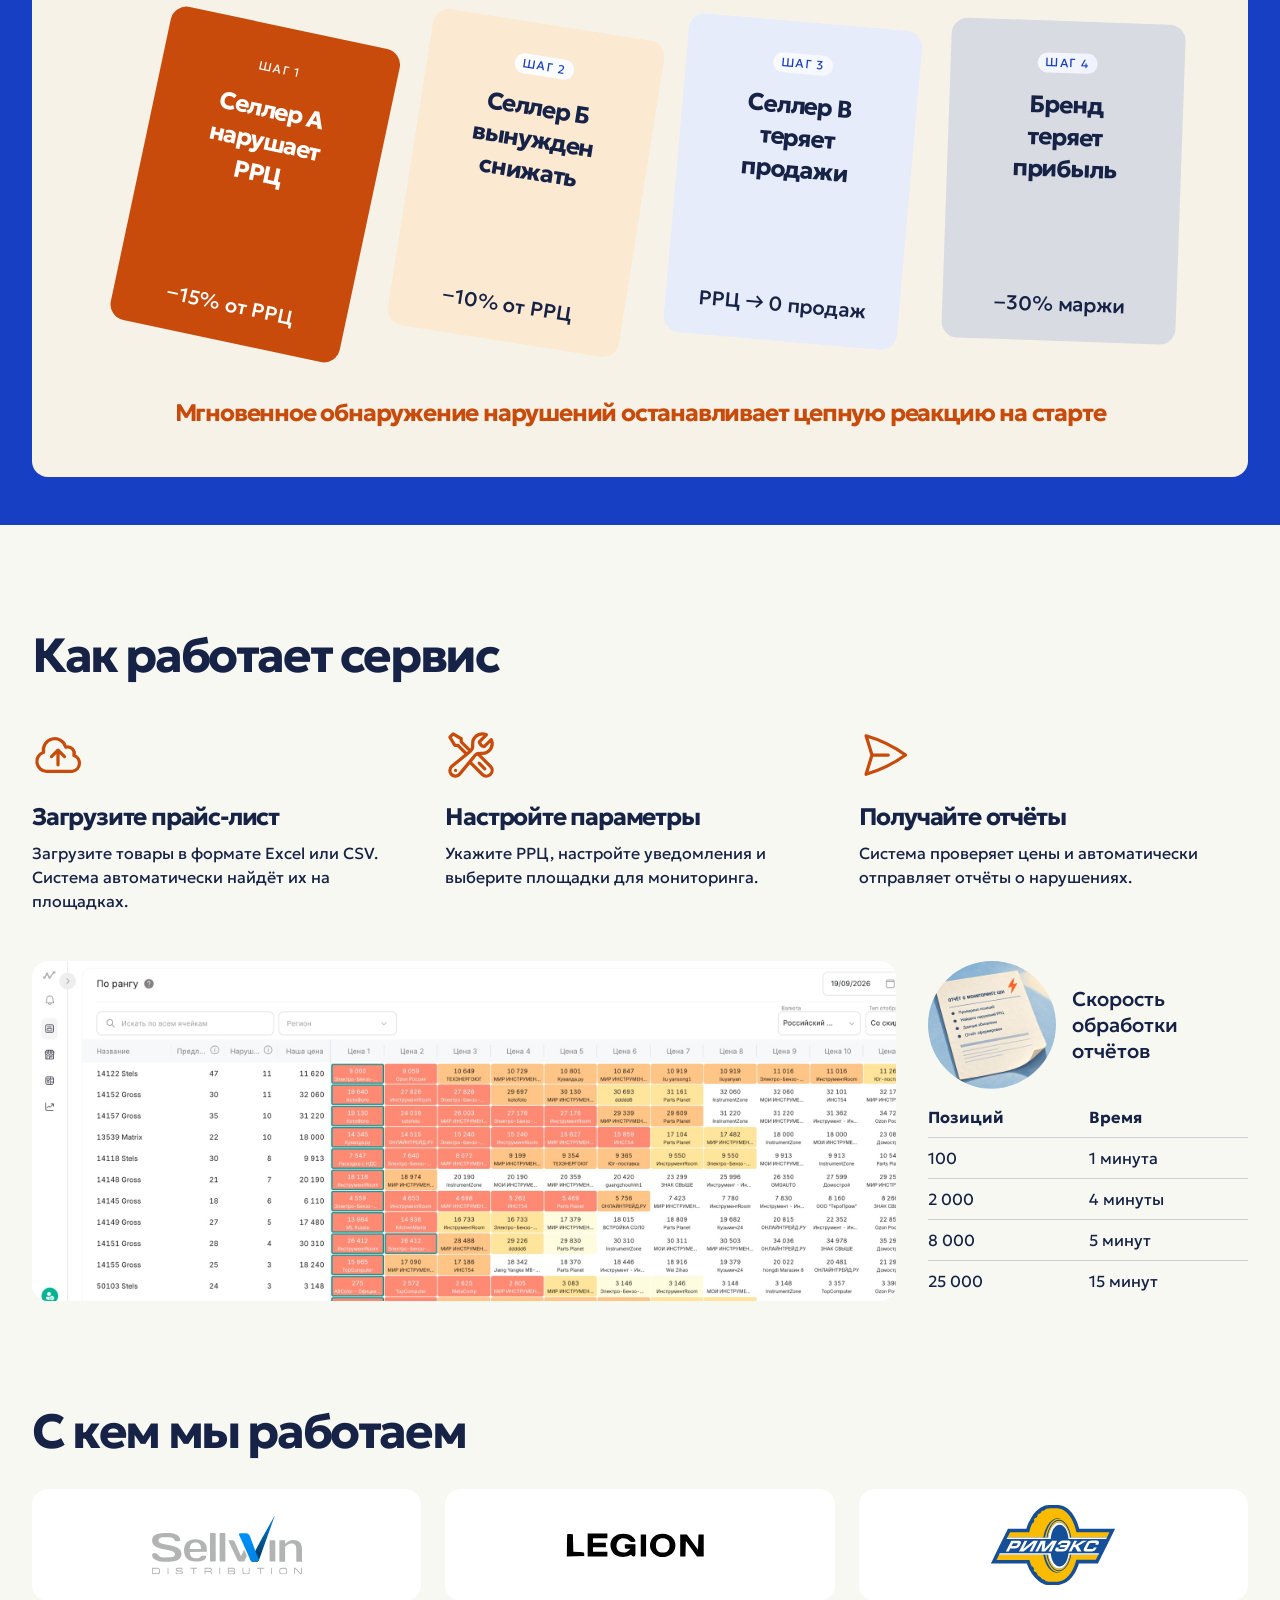
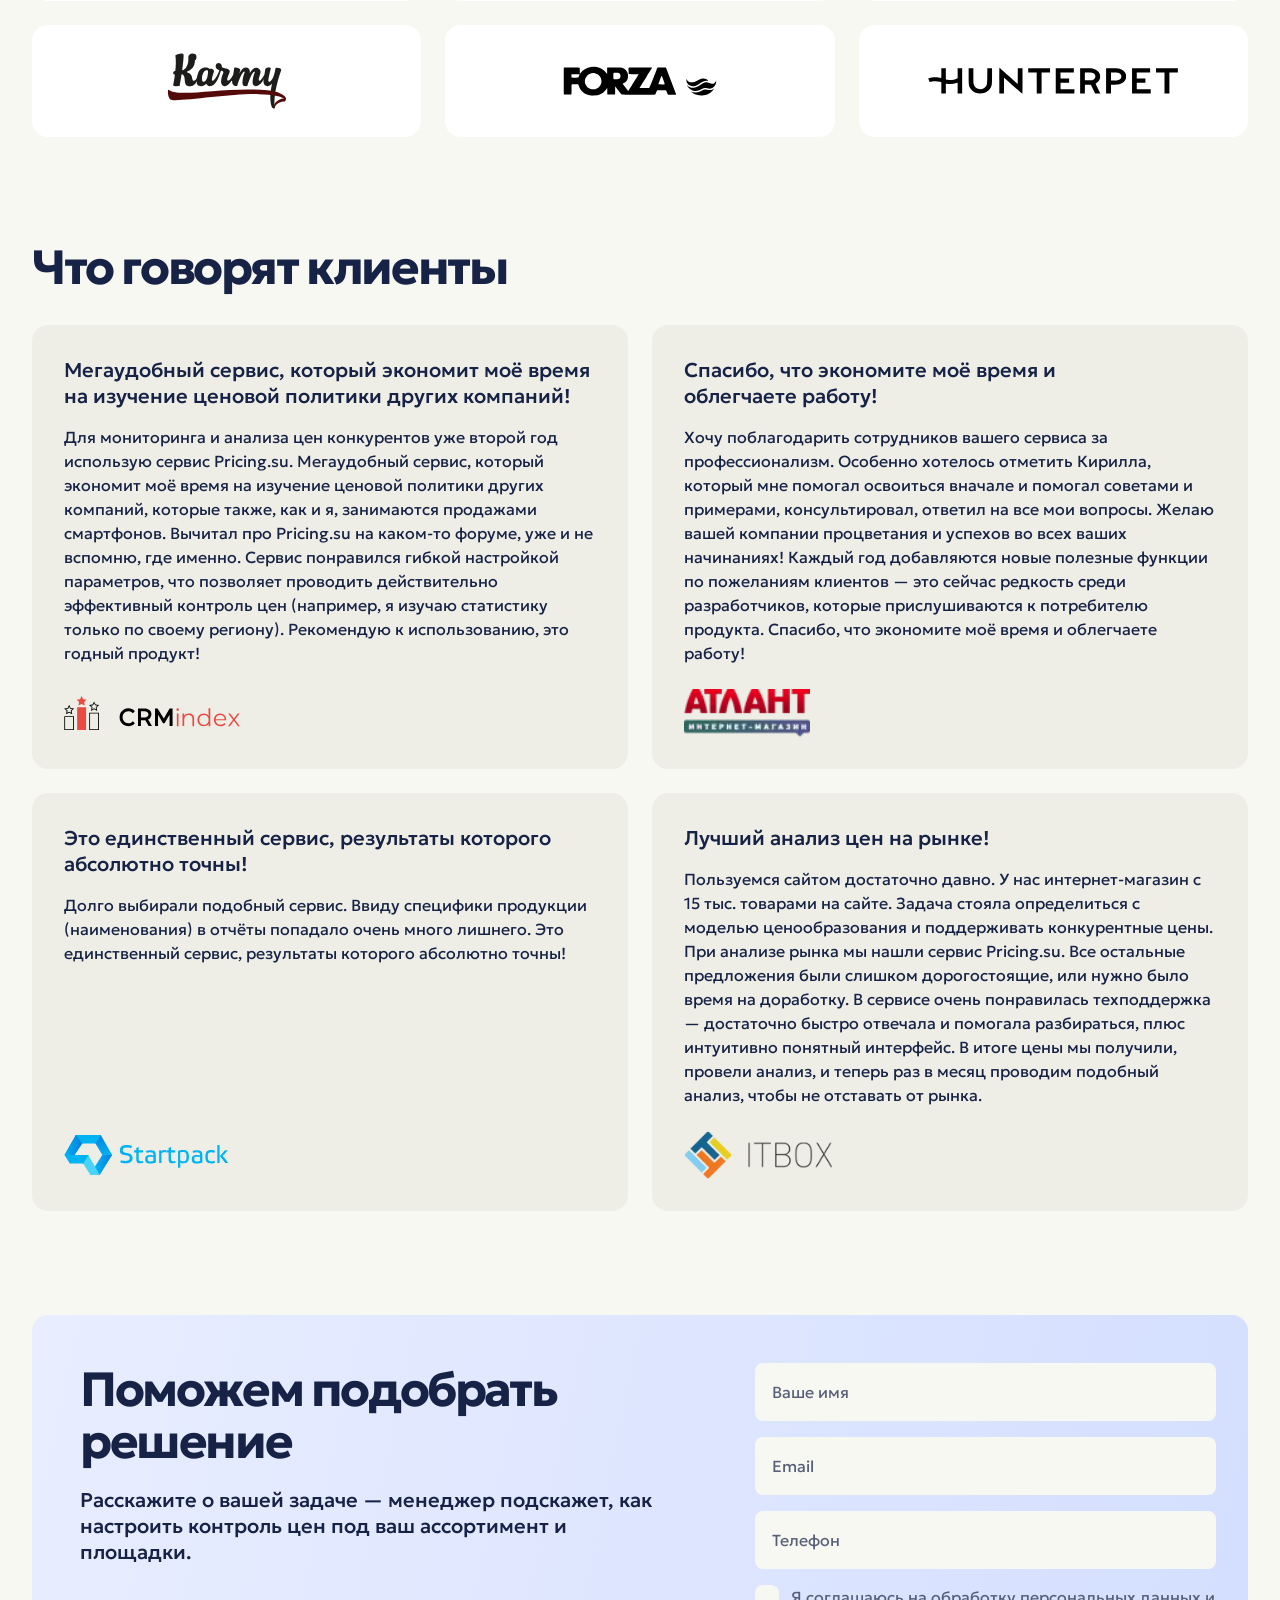
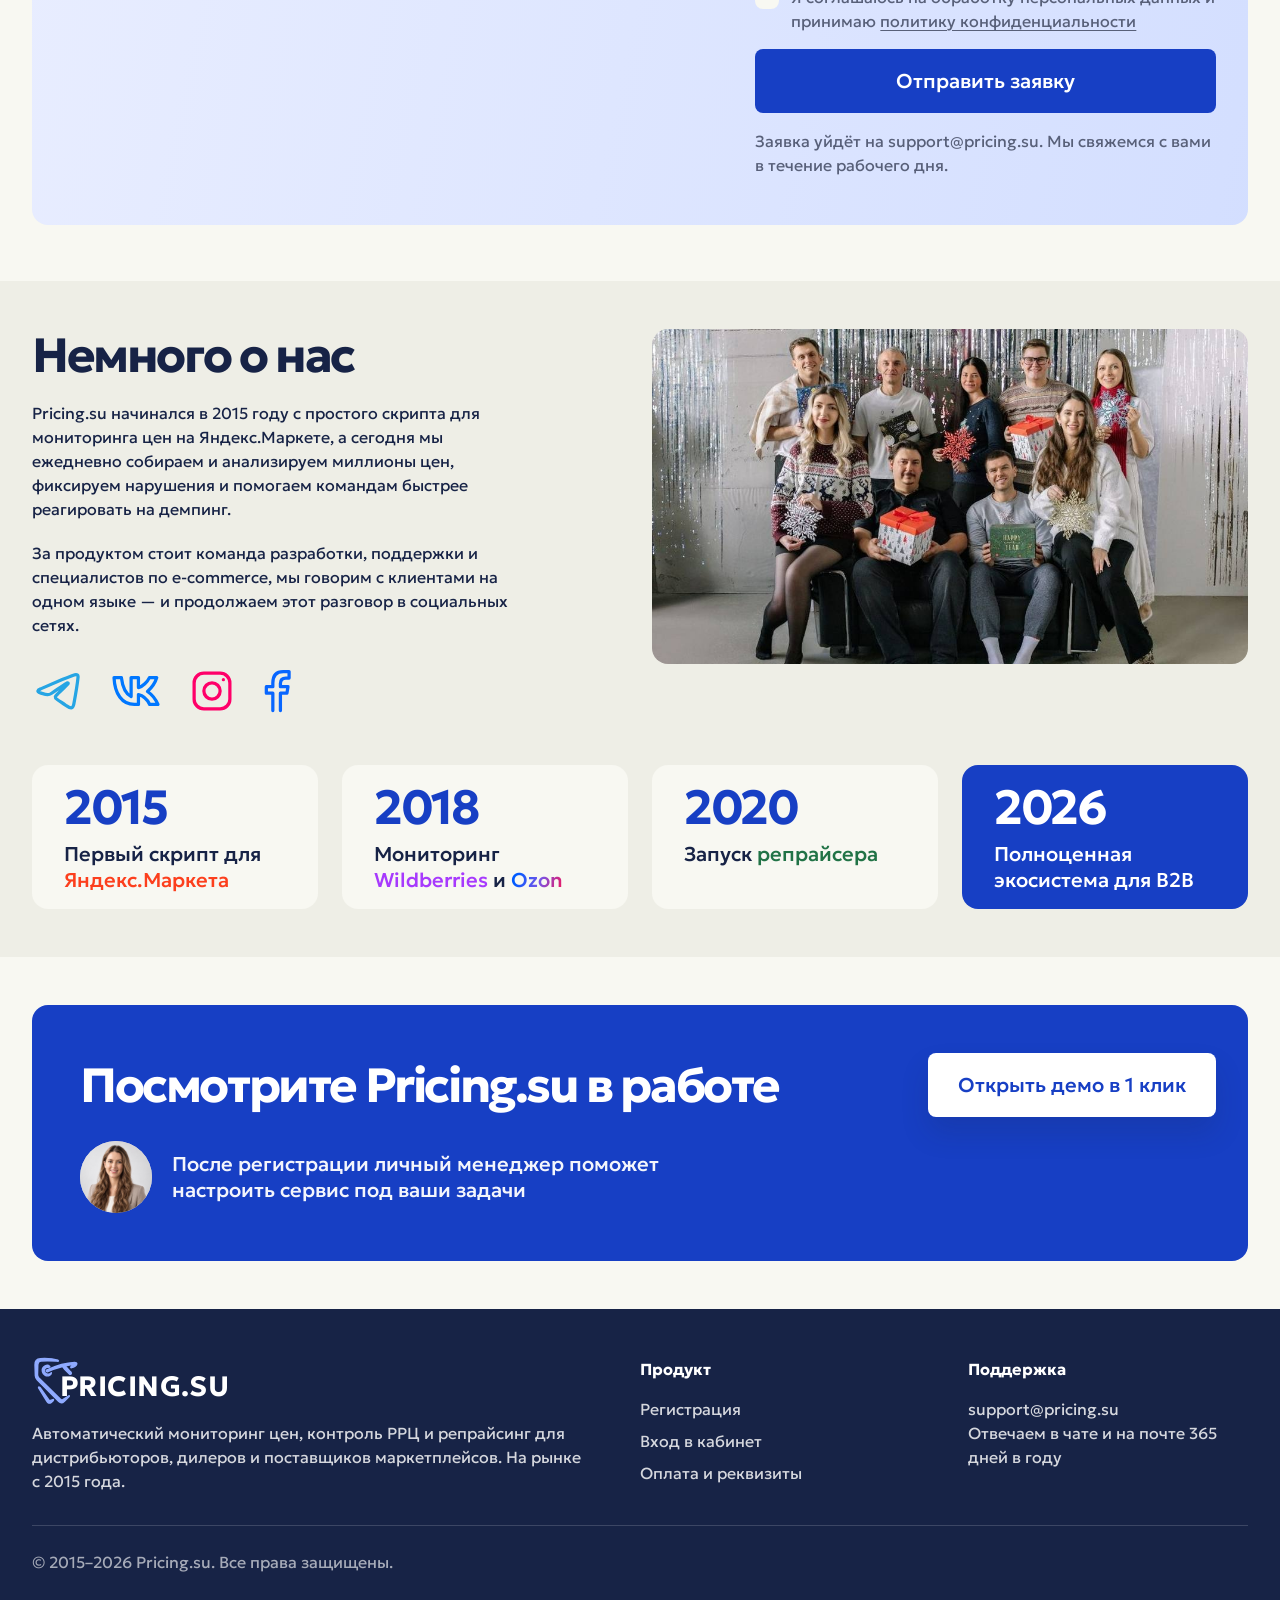
==== commit 5ce76997: "Обновить preview" ====
--- a/index2.html
+++ b/index2.html
@@ -4,8 +4,9 @@
 <meta charset="UTF-8">
 <meta name="viewport" content="width=device-width, initial-scale=1.0">
 <title>Pricing.su — Автоматический контроль РРЦ и цен дилеров на маркетплейсах и в интернет-магазинах</title>
-<link rel="icon" type="image/png" href="[data-uri]">
-<link rel="apple-touch-icon" href="[data-uri]">
+<link rel="icon" href="assets/favicon.svg" type="image/svg+xml">
+<link rel="icon" href="assets/favicon-32.png" sizes="32x32" type="image/png">
+<link rel="apple-touch-icon" href="assets/apple-touch-icon.png">
 <meta name="description" content="Pricing.su — сервис автоматического контроля РРЦ, мониторинга цен дилеров и репрайсинга на Wildberries, Ozon, Яндекс.Маркете. Защитите маржинальность и дилерскую сеть.">
 
 <!-- Google Tag Manager -->
@@ -792,7 +793,8 @@
 .platform-logo-slot { display: flex; flex-shrink: 0; align-items: center; justify-content: center; width: 80px; height: 80px; overflow: hidden; }
 .platform-logo-slot img { display: block; width: 100%; height: 100%; object-fit: contain; }
 .platform-logo-slot--wide { width: 100px; height: 80px; }
-.platform-more-shops { margin: 0; font: var(--type-subtitle); letter-spacing: normal; color: var(--text-primary); white-space: nowrap; }
+.platform-more-shops { margin: 0; font: 500 var(--title-size)/var(--title-leading) var(--font-family); letter-spacing: normal; color: var(--text-primary); flex: 1 1 280px; max-width: 46ch; text-wrap: balance; }
+#platforms .platform-accent { color: var(--surface-primary); }
 .platform-data-panel { margin-top: 48px; padding: 40px 48px 44px; background: #fff; border-radius: var(--radius-panel); }
 .platform-data-panel > h3 { margin-bottom: 36px; text-align: left; }
 .platform-data-groups { display: grid; grid-template-columns: repeat(3, minmax(0, 1fr)); gap: 24px; }
@@ -1450,7 +1452,7 @@
 <!-- PLATFORMS -->
 <section class="features-bg" id="platforms">
   <div class="container">
-    <h2 class="section-title">Контроль РРЦ на всех площадках</h2>
+    <h2 class="section-title">Контроль РРЦ на <span class="platform-accent">большинстве</span> площадок</h2>
 
     <div class="platform-showcase">
       <div class="platform-logo-rail" aria-label="Площадки мониторинга">
@@ -1458,7 +1460,7 @@
         <div class="platform-logo-slot"><img src="assets/logo-ozon.svg" alt="Ozon" width="80" height="80"></div>
         <div class="platform-logo-slot"><img src="assets/logo-yandex-market.svg" alt="Яндекс Маркет" width="80" height="80"></div>
         <div class="platform-logo-slot platform-logo-slot--wide"><img src="assets/logo-megamarket.svg" alt="Мегамаркет" width="100" height="32"></div>
-        <p class="platform-more-shops">и +1900 магазинов</p>
+        <p class="platform-more-shops">Работаем со <span class="platform-accent">всеми</span> маркетплейсами и <span class="platform-accent">всеми</span> крупными интернет-магазинами</p>
       </div>
 
       <div class="platform-data-panel">
